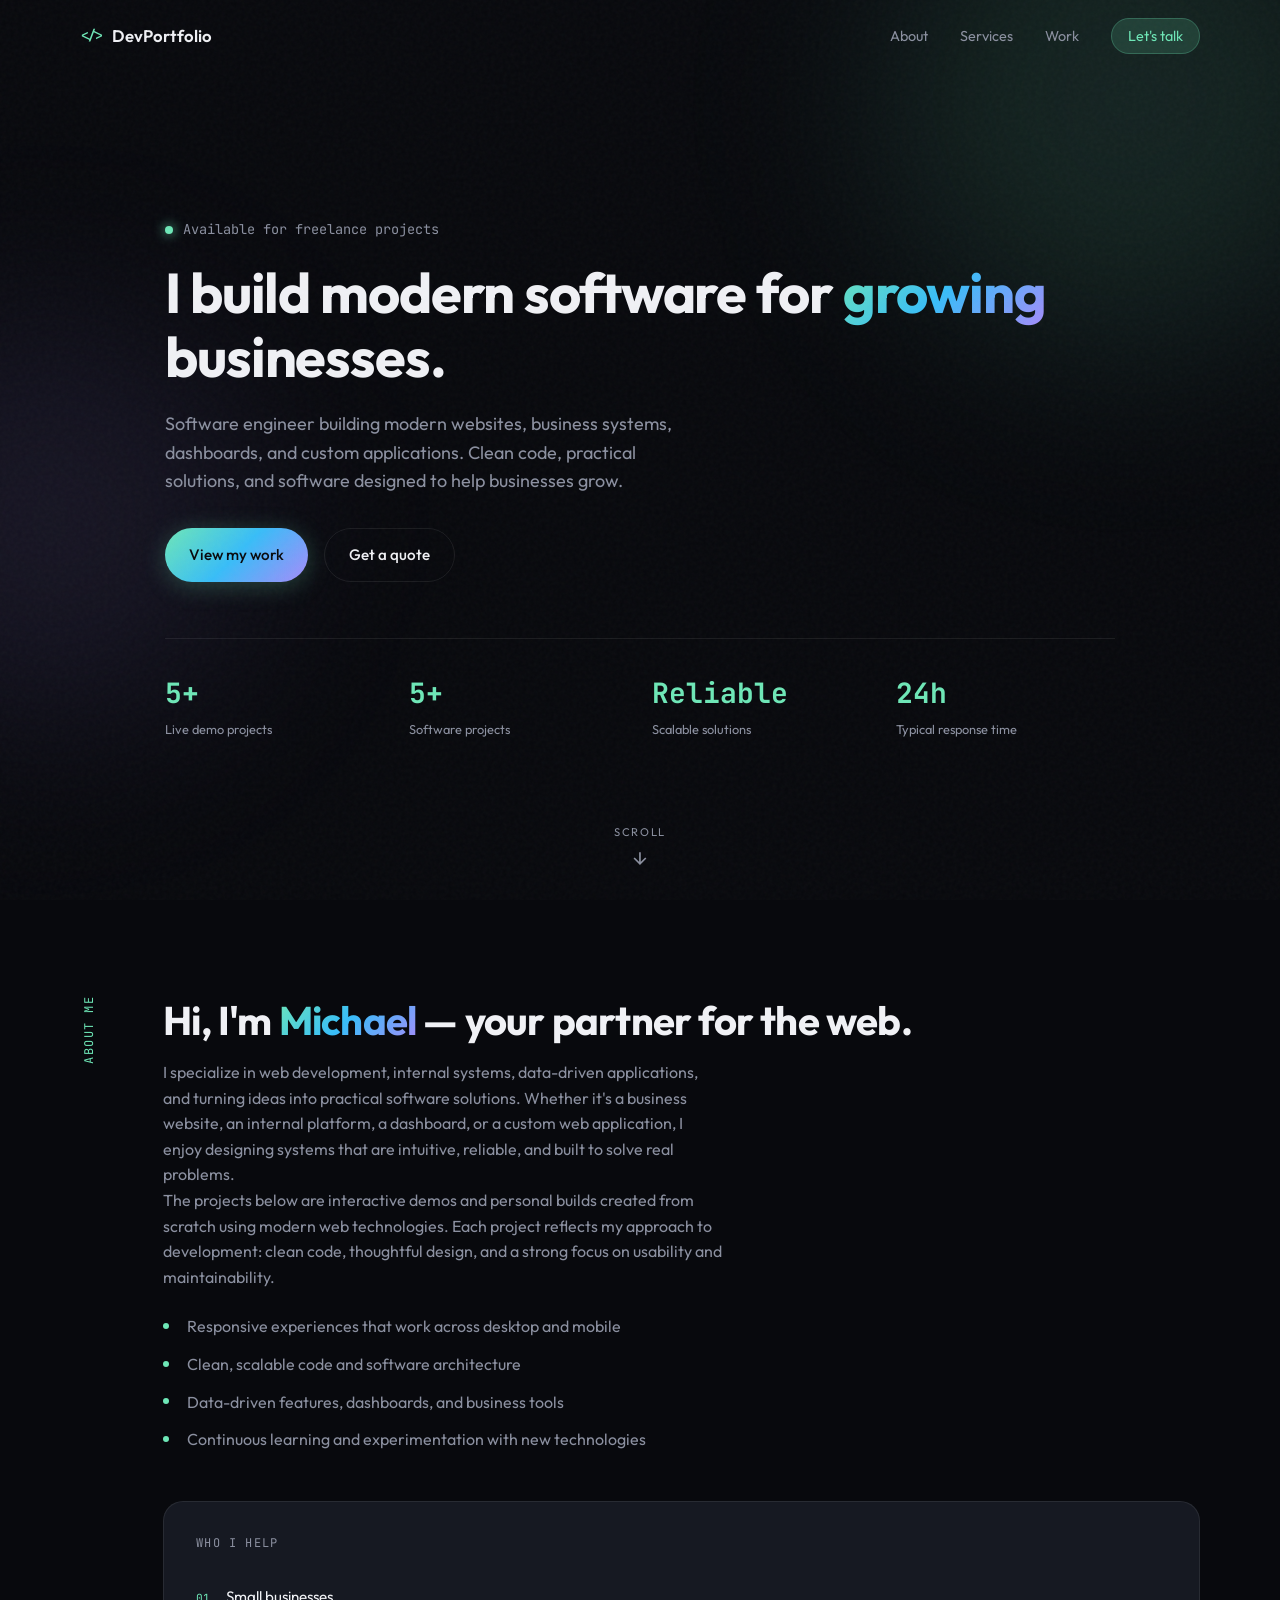
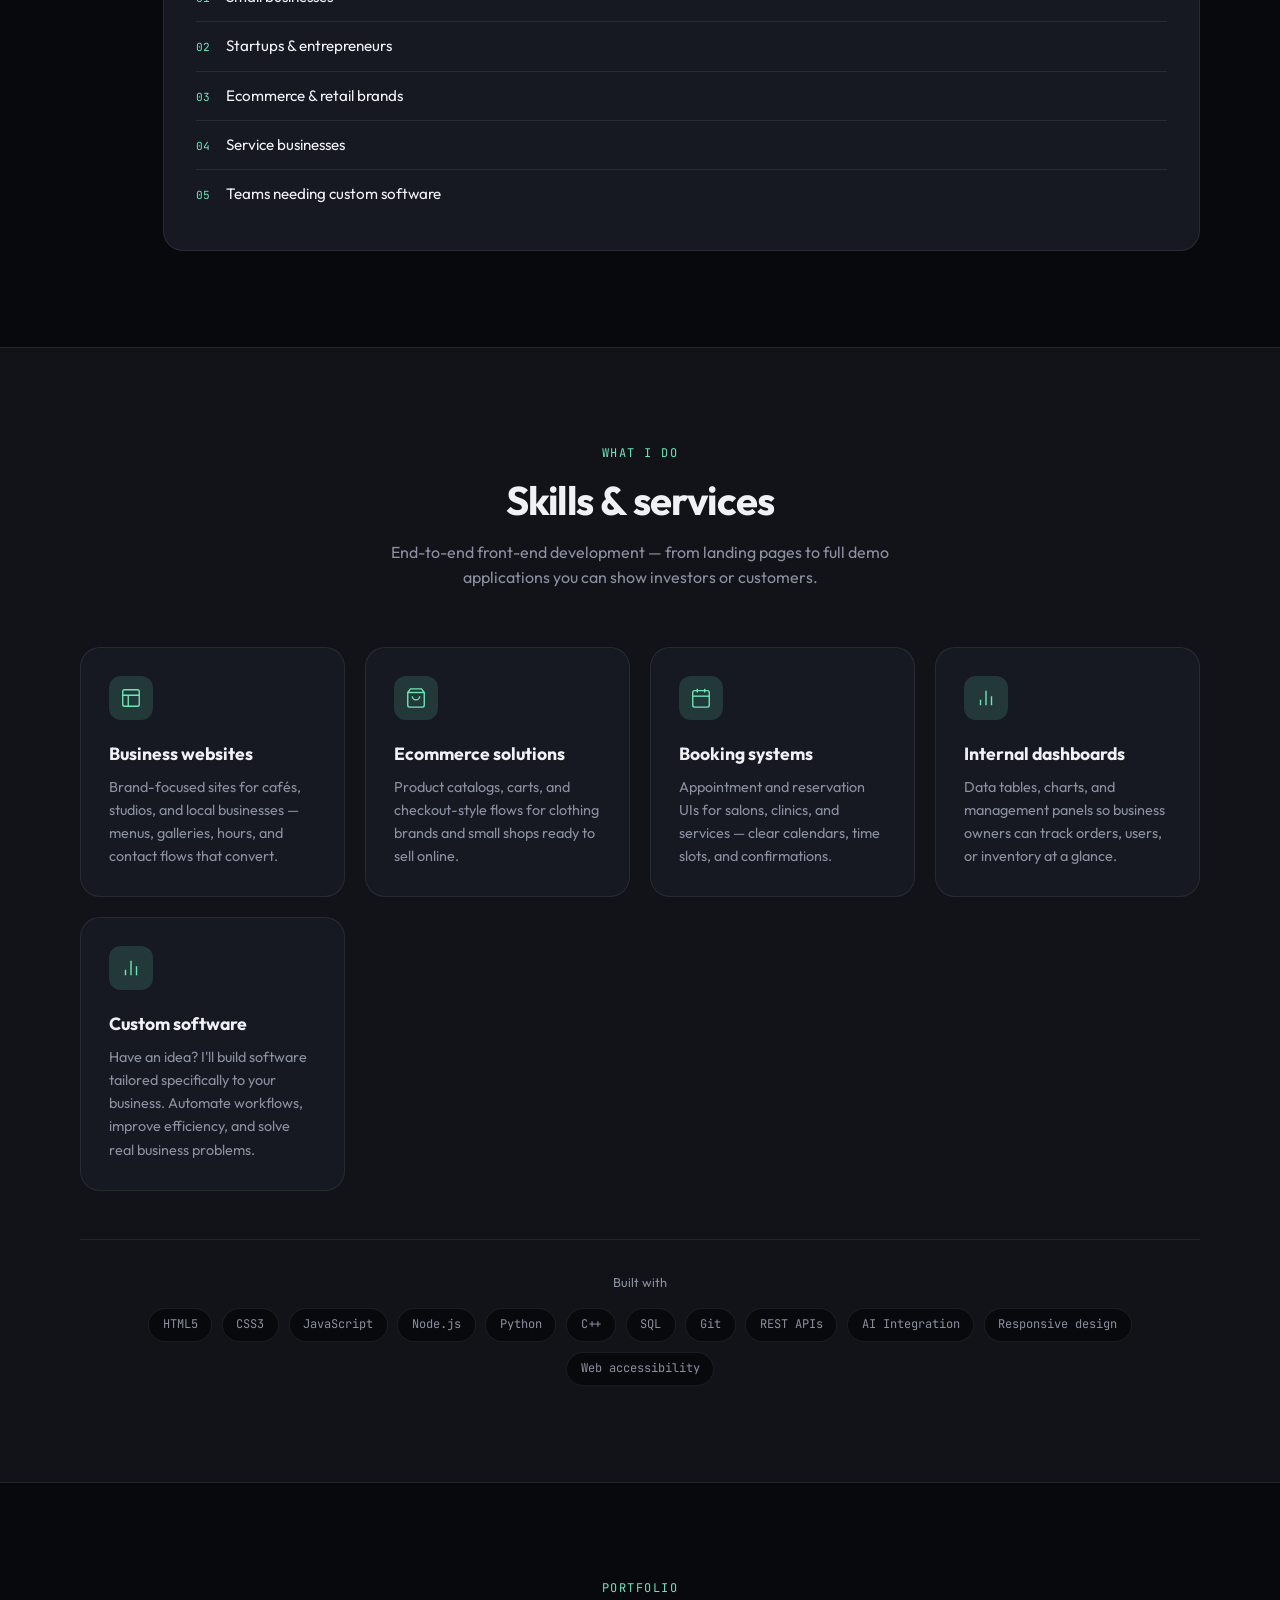
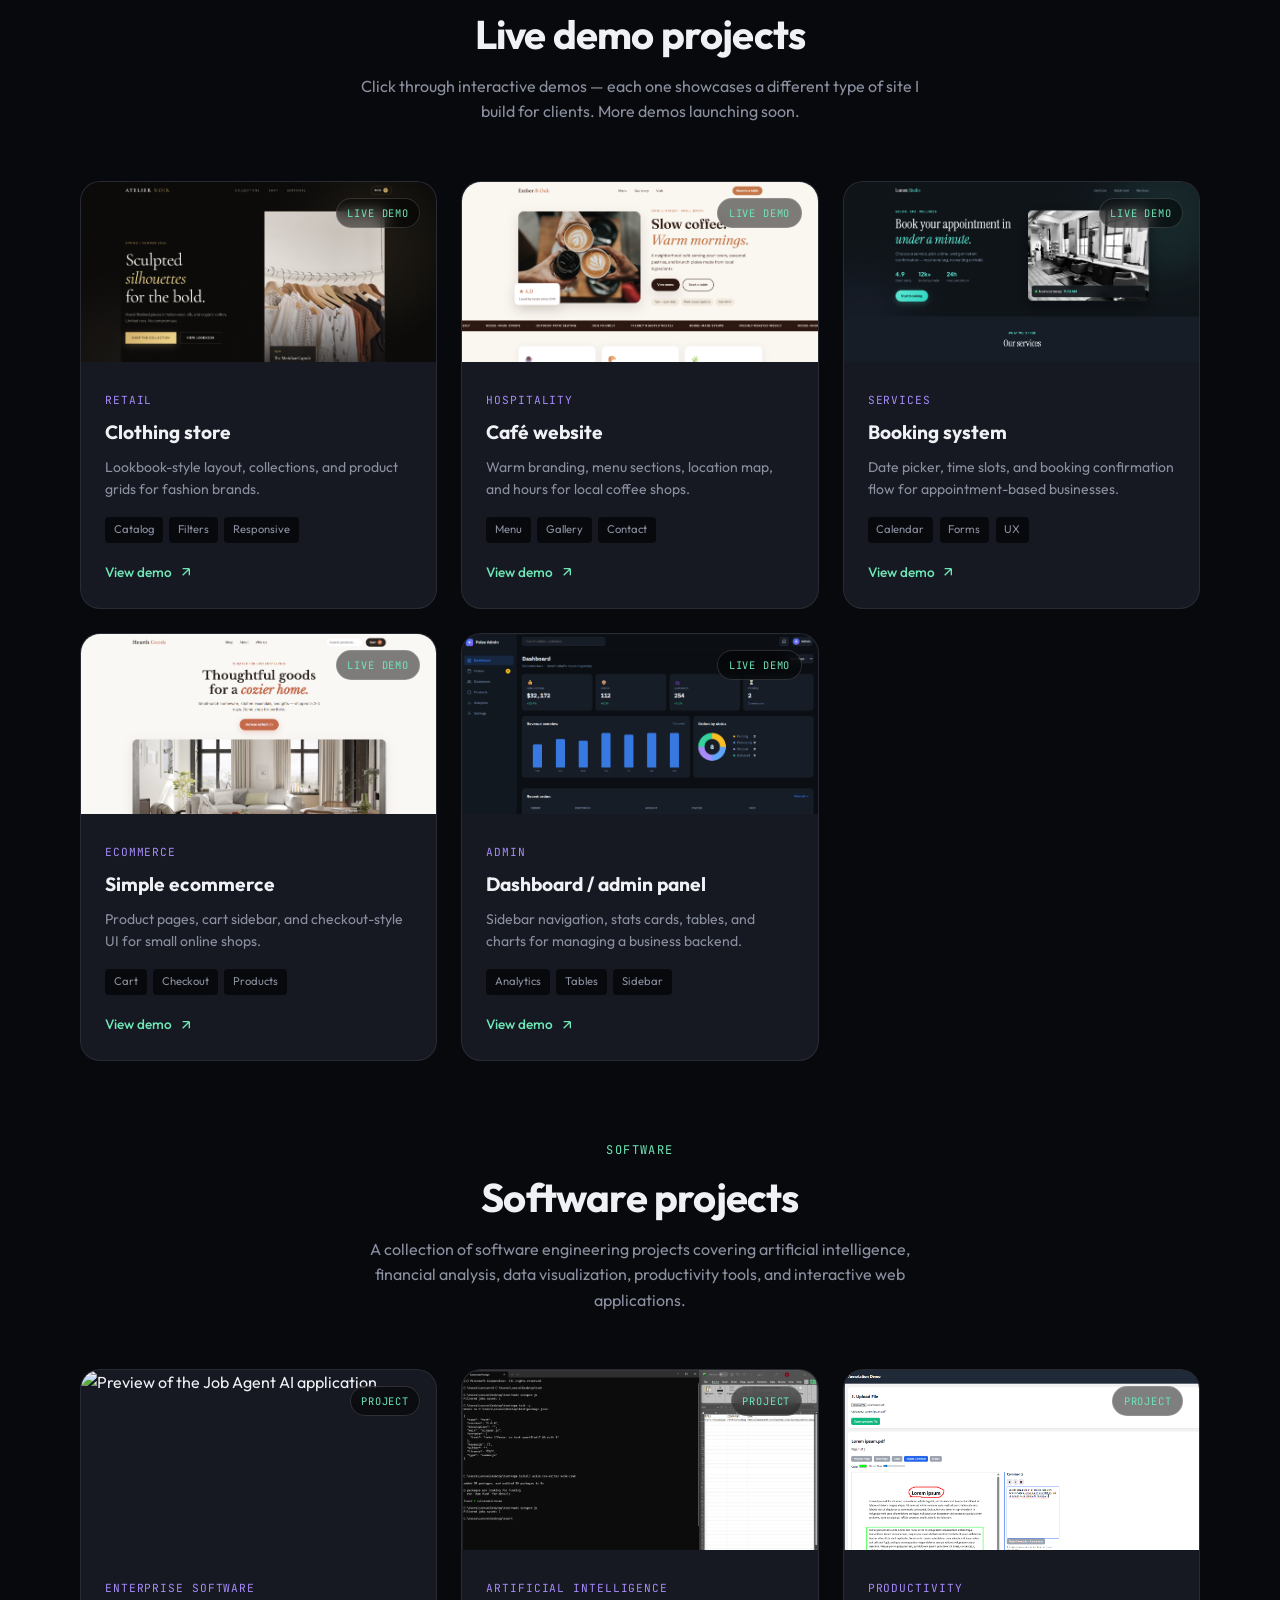
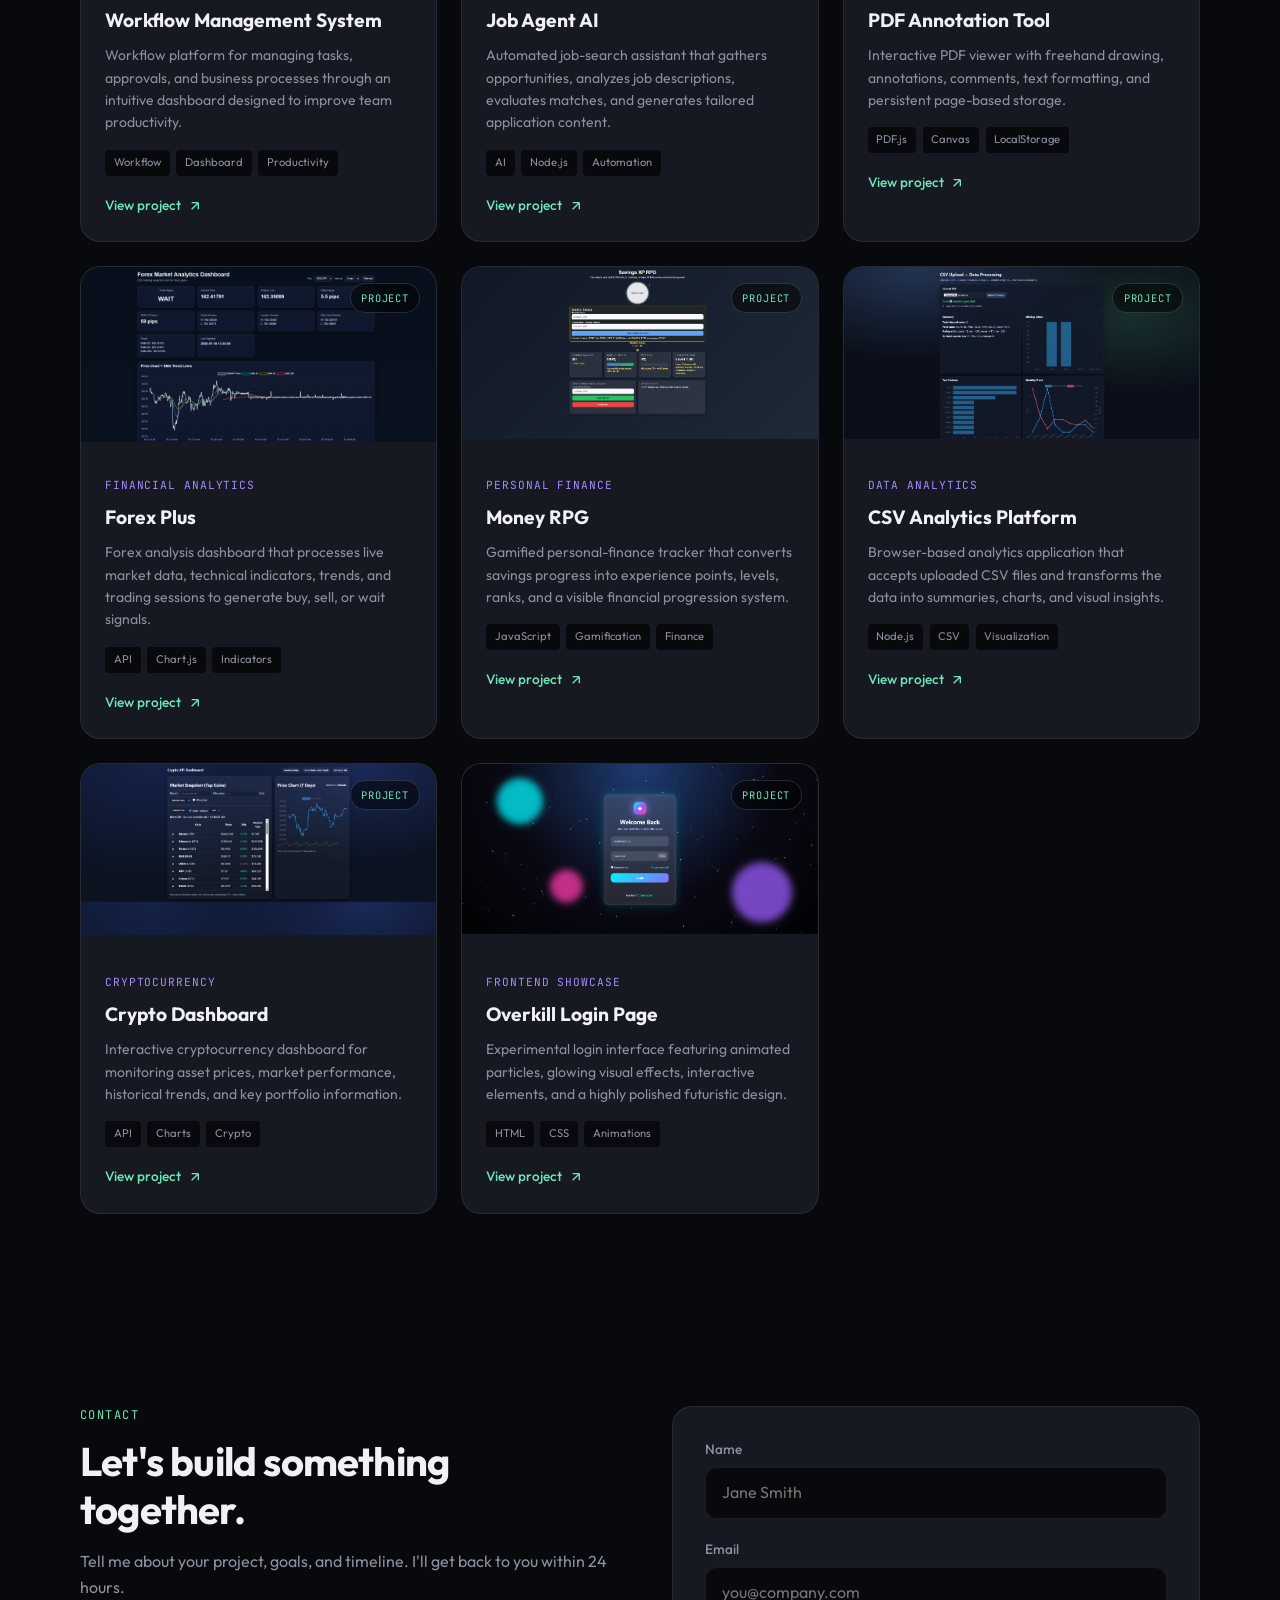
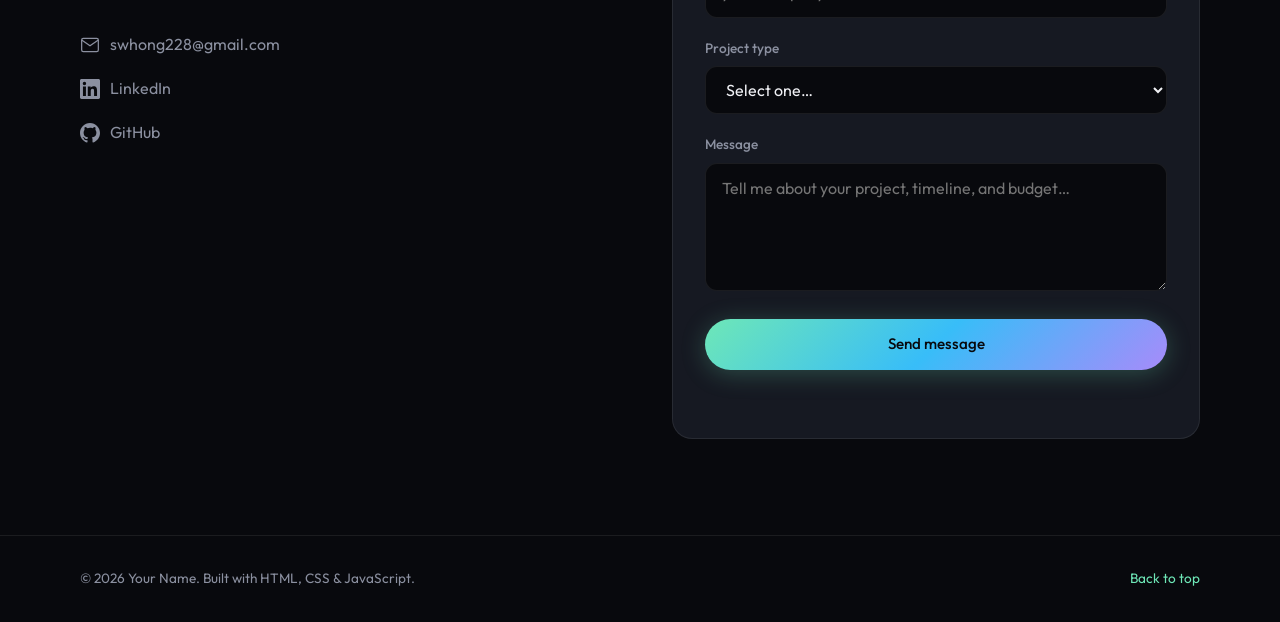
==== index.html @ 82aaf023 "Update index.html" ====
<!DOCTYPE html>
<html lang="en">
<head>
  <meta charset="UTF-8" />
  <meta name="viewport" content="width=device-width, initial-scale=1.0" />
  <meta name="description" content="Freelance web developer — custom websites, ecommerce, booking systems, and admin dashboards for small businesses." />
  <title>Michael Seung Wook Hong | Software Developer</title>
  <link rel="preconnect" href="https://fonts.googleapis.com" />
  <link rel="preconnect" href="https://fonts.gstatic.com" crossorigin />
  <link href="https://fonts.googleapis.com/css2?family=Outfit:wght@300;400;500;600;700&family=JetBrains+Mono:wght@400;500&display=swap" rel="stylesheet" />
  <!-- Use only ONE stylesheet (do not also link styles.css — that causes double styling) -->
  <link rel="stylesheet" href="css/style.css" />
</head>
<body>
  <div class="noise" aria-hidden="true"></div>
  <div class="gradient-orb gradient-orb--1" aria-hidden="true"></div>
  <div class="gradient-orb gradient-orb--2" aria-hidden="true"></div>

  <header class="header" id="header">
    <nav class="nav container" aria-label="Main navigation">
      <a href="#home" class="nav__logo">
        <span class="nav__logo-mark">&lt;/&gt;</span>
        <span class="nav__logo-text">DevPortfolio</span>
      </a>
      <button class="nav__toggle" id="navToggle" aria-label="Open menu" aria-expanded="false">
        <span></span>
        <span></span>
        <span></span>
      </button>
      <ul class="nav__links" id="navLinks">
        <li><a href="#about" class="nav__link">About</a></li>
        <li><a href="#services" class="nav__link">Services</a></li>
        <li><a href="#work" class="nav__link">Work</a></li>
        <li><a href="#contact" class="nav__link nav__link--cta">Let's talk</a></li>
      </ul>
    </nav>
  </header>

  <main>
    <!-- Hero -->
    <section class="hero" id="home">
      <div class="container hero__inner">
        <p class="hero__eyebrow reveal">
          <span class="hero__status"></span>
          Available for freelance projects
        </p>
        <h1 class="hero__title reveal reveal--delay-1">
          I build modern software for
          <span class="hero__highlight">growing</span>
          businesses.
        </h1>
        <p class="hero__subtitle reveal reveal--delay-2">
          Software engineer building modern websites, business systems, dashboards, and custom applications. Clean code, practical solutions, and software designed to help businesses grow.
        </p>
        <div class="hero__actions reveal reveal--delay-3">
          <a href="#work" class="btn btn--primary">View my work</a>
          <a href="#contact" class="btn btn--ghost">Get a quote</a>
        </div>
        <dl class="hero__stats reveal reveal--delay-4">
          <div>
            <dt>5+</dt>
            <dd>Live demo projects</dd>
          </div>
          <div>
            <dt>5+</dt>
            <dd>Software projects</dd>
          </div>
          <div>
            <dt>Reliable</dt>
            <dd>Scalable solutions</dd>
          </div>
          <div>
            <dt>24h</dt>
            <dd>Typical response time</dd>
          </div>
        </dl>
      </div>
      <a href="#about" class="hero__scroll" aria-label="Scroll to about section">
        <span>Scroll</span>
        <svg width="20" height="20" viewBox="0 0 24 24" fill="none" stroke="currentColor" stroke-width="2"><path d="M12 5v14M5 12l7 7 7-7"/></svg>
      </a>
    </section>

    <!-- About -->
    <section class="section about" id="about">
      <div class="container about__grid">
        <div class="section__label reveal">About me</div>
        <div class="about__content">
          <h2 class="section__title reveal">Hi, I'm <span class="text-accent">Michael</span> — your partner for the web.</h2>
          <p class="section__text reveal reveal--delay-1">
            I specialize in web development, internal systems, data-driven applications, and turning ideas into practical software solutions. Whether it's a business website, an internal platform, a dashboard, or a custom web application, I enjoy designing systems that are intuitive, reliable, and built to solve real problems.
          </p>
          <p class="section__text reveal reveal--delay-2">
            The projects below are interactive demos and personal builds created from scratch using modern web technologies. Each project reflects my approach to development: clean code, thoughtful design, and a strong focus on usability and maintainability.
          </p>
          <ul class="about__list reveal reveal--delay-3">
            <li>Responsive experiences that work across desktop and mobile</li>
            <li>Clean, scalable code and software architecture</li>
            <li>Data-driven features, dashboards, and business tools</li>
            <li>Continuous learning and experimentation with new technologies</li>
          </ul>
        </div>
        <div class="about__card reveal reveal--delay-2">
          <div class="about__card-inner">
            <p class="about__card-label">Who I help</p>
            <ul class="about__clients">
              <li><span>01</span> Small businesses</li>
              <li><span>02</span> Startups & entrepreneurs</li>
              <li><span>03</span> Ecommerce & retail brands</li>
              <li><span>04</span> Service businesses</li>
              <li><span>05</span> Teams needing custom software</li>
            </ul>
          </div>
        </div>
      </div>
    </section>

    <!-- Services -->
    <section class="section services" id="services">
      <div class="container">
        <div class="section__header reveal">
          <div class="section__label">What I do</div>
          <h2 class="section__title">Skills &amp; services</h2>
          <p class="section__text section__text--narrow">
            End-to-end front-end development — from landing pages to full demo applications you can show investors or customers.
          </p>
        </div>
        <div class="services__grid">
          <article class="service-card reveal">
            <div class="service-card__icon" aria-hidden="true">
              <svg viewBox="0 0 24 24" fill="none" stroke="currentColor" stroke-width="1.5"><rect x="3" y="3" width="18" height="18" rx="2"/><path d="M3 9h18M9 21V9"/></svg>
            </div>
            <h3>Business websites</h3>
            <p>Brand-focused sites for cafés, studios, and local businesses — menus, galleries, hours, and contact flows that convert.</p>
          </article>
          <article class="service-card reveal reveal--delay-1">
            <div class="service-card__icon" aria-hidden="true">
              <svg viewBox="0 0 24 24" fill="none" stroke="currentColor" stroke-width="1.5"><path d="M6 2L3 6v14a2 2 0 002 2h14a2 2 0 002-2V6l-3-4z"/><line x1="3" y1="6" x2="21" y2="6"/><path d="M16 10a4 4 0 01-8 0"/></svg>
            </div>
            <h3>Ecommerce solutions</h3>
            <p>Product catalogs, carts, and checkout-style flows for clothing brands and small shops ready to sell online.</p>
          </article>
          <article class="service-card reveal reveal--delay-2">
            <div class="service-card__icon" aria-hidden="true">
              <svg viewBox="0 0 24 24" fill="none" stroke="currentColor" stroke-width="1.5"><rect x="3" y="4" width="18" height="18" rx="2"/><line x1="16" y1="2" x2="16" y2="6"/><line x1="8" y1="2" x2="8" y2="6"/><line x1="3" y1="10" x2="21" y2="10"/></svg>
            </div>
            <h3>Booking systems</h3>
            <p>Appointment and reservation UIs for salons, clinics, and services — clear calendars, time slots, and confirmations.</p>
          </article>
          <article class="service-card reveal reveal--delay-3">
            <div class="service-card__icon" aria-hidden="true">
              <svg viewBox="0 0 24 24" fill="none" stroke="currentColor" stroke-width="1.5"><path d="M18 20V10M12 20V4M6 20v-6"/></svg>
            </div>
            <h3>Internal dashboards</h3>
            <p>Data tables, charts, and management panels so business owners can track orders, users, or inventory at a glance.</p>
          </article>
          <article class="service-card reveal reveal--delay-3">
            <div class="service-card__icon" aria-hidden="true">
              <svg viewBox="0 0 24 24" fill="none" stroke="currentColor" stroke-width="1.5"><path d="M18 20V10M12 20V4M6 20v-6"/></svg>
            </div>
            <h3>Custom software</h3>
            <p>Have an idea? I'll build software tailored specifically to your business. Automate workflows, improve efficiency, and solve real business problems.</p>
          </article>
        </div>
        <div class="tech-stack reveal">
          <p class="tech-stack__label">Built with</p>
          <ul class="tech-stack__list">
            <li>HTML5</li>
            <li>CSS3</li>
            <li>JavaScript</li>
            <li>Node.js</li>
            <li>Python</li>
            <li>C++</li>
            <li>SQL</li>
            <li>Git</li>
            <li>REST APIs</li>
            <li>AI Integration</li>
            <li>Responsive design</li>
            <li>Web accessibility</li>
          </ul>
        </div>
      </div>
    </section>

    <!-- Work / Demos -->
    <section class="section work" id="work">
      <div class="container">
        <div class="section__header reveal">
          <div class="section__label">Portfolio</div>
          <h2 class="section__title">Live demo projects</h2>
          <p class="section__text section__text--narrow">
            Click through interactive demos — each one showcases a different type of site I build for clients. More demos launching soon.
          </p>
        </div>
        <div class="projects__grid">
          <!-- 1. Clothing store -->
          <article class="project-card reveal" data-demo="clothing-store">
            <a href="demos/clothing-store/index.html" class="project-card__link">
              <div class="project-card__visual">
                <img src="images/clothing.png" alt="Preview of the clothing store demo" class="project-card__image"/>
                <span class="project-card__badge">Live demo</span>
              </div>
              <div class="project-card__body">
                <span class="project-card__category">Retail</span>
                <h3>Clothing store</h3>
                <p>Lookbook-style layout, collections, and product grids for fashion brands.</p>
                <ul class="project-card__tags">
                  <li>Catalog</li>
                  <li>Filters</li>
                  <li>Responsive</li>
                </ul>
                <span class="project-card__cta">View demo <svg width="16" height="16" viewBox="0 0 24 24" fill="none" stroke="currentColor" stroke-width="2"><path d="M7 17L17 7M17 7H7M17 7v10"/></svg></span>
              </div>
            </a>
          </article>

          <!-- 2. Cafe -->
          <article class="project-card reveal reveal--delay-1" data-demo="cafe">
            <a href="demos/cafe/index.html" class="project-card__link">
              <div class="project-card__visual">
                <img src="images/cafe.png" alt="Preview of the cafe website demo" class="project-card__image"/>
                <span class="project-card__badge">Live demo</span>
              </div>
              <div class="project-card__body">
                <span class="project-card__category">Hospitality</span>
                <h3>Café website</h3>
                <p>Warm branding, menu sections, location map, and hours for local coffee shops.</p>
                <ul class="project-card__tags">
                  <li>Menu</li>
                  <li>Gallery</li>
                  <li>Contact</li>
                </ul>
                <span class="project-card__cta">View demo <svg width="16" height="16" viewBox="0 0 24 24" fill="none" stroke="currentColor" stroke-width="2"><path d="M7 17L17 7M17 7H7M17 7v10"/></svg></span>
              </div>
            </a>
          </article>

          <!-- 3. Booking -->
          <article class="project-card reveal reveal--delay-2" data-demo="booking">
            <a href="demos/booking/index.html" class="project-card__link">
              <div class="project-card__visual">
                <img src="images/booking.png" alt="Preview of the booking system demo" class="project-card__image"/>
                <span class="project-card__badge">Live demo</span>
              </div>
              <div class="project-card__body">
                <span class="project-card__category">Services</span>
                <h3>Booking system</h3>
                <p>Date picker, time slots, and booking confirmation flow for appointment-based businesses.</p>
                <ul class="project-card__tags">
                  <li>Calendar</li>
                  <li>Forms</li>
                  <li>UX</li>
                </ul>
                <span class="project-card__cta">View demo <svg width="16" height="16" viewBox="0 0 24 24" fill="none" stroke="currentColor" stroke-width="2"><path d="M7 17L17 7M17 7H7M17 7v10"/></svg></span>
              </div>
            </a>
          </article>

          <!-- 4. Simple ecommerce -->
          <article class="project-card reveal" data-demo="ecommerce">
            <a href="demos/ecommerce/index.html" class="project-card__link">
              <div class="project-card__visual">
                <img src="images/ecommerce.png" alt="Preview of the simple ecommerce demo" class="project-card__image"/>
                <span class="project-card__badge">Live demo</span>
              </div>
              <div class="project-card__body">
                <span class="project-card__category">Ecommerce</span>
                <h3>Simple ecommerce</h3>
                <p>Product pages, cart sidebar, and checkout-style UI for small online shops.</p>
                <ul class="project-card__tags">
                  <li>Cart</li>
                  <li>Checkout</li>
                  <li>Products</li>
                </ul>
                <span class="project-card__cta">View demo <svg width="16" height="16" viewBox="0 0 24 24" fill="none" stroke="currentColor" stroke-width="2"><path d="M7 17L17 7M17 7H7M17 7v10"/></svg></span>
              </div>
            </a>
          </article>

          <!-- 5. Dashboard -->
          <article class="project-card reveal reveal--delay-1" data-demo="dashboard">
            <a href="demos/dashboard/index.html" class="project-card__link">
              <div class="project-card__visual">
                <img src="images/admin.png" alt="Preview of the dashboard/admin panel demo" class="project-card__image"/>
                <span class="project-card__badge">Live demo</span>
              </div>
              <div class="project-card__body">
                <span class="project-card__category">Admin</span>
                <h3>Dashboard / admin panel</h3>
                <p>Sidebar navigation, stats cards, tables, and charts for managing a business backend.</p>
                <ul class="project-card__tags">
                  <li>Analytics</li>
                  <li>Tables</li>
                  <li>Sidebar</li>
                </ul>
                <span class="project-card__cta">View demo <svg width="16" height="16" viewBox="0 0 24 24" fill="none" stroke="currentColor" stroke-width="2"><path d="M7 17L17 7M17 7H7M17 7v10"/></svg></span>
              </div>
            </a>
          </article>
        </div>

       <!-- Software Projects -->
<div class="section__header reveal" style="margin-top: 5rem;">
  <div class="section__label">Software</div>
  <h2 class="section__title">Software projects</h2>
  <p class="section__text section__text--narrow">
    A collection of software engineering projects covering artificial intelligence, financial analysis, data visualization, productivity tools, and interactive web applications.
  </p>
</div>

<div class="projects__grid">

  <!-- 0. Workflow platform -->
  <article class="project-card reveal reveal--delay-1">
    <a href="workflow-production-5339.up.railway.app" class="project-card__link">
      <div class="project-card__visual">
        <img
          src="images/work-platform.png"
          alt="Preview of the Job Agent AI application"
          class="project-card__image"
        />
        <span class="project-card__badge">Project</span>
      </div>

      <div class="project-card__body">
        <span class="project-card__category">Enterprise Software</span>
        <h3>Workflow Management System</h3>
        <p>
          Workflow platform for managing tasks, approvals, and business processes
          through an intuitive dashboard designed to improve team productivity.
        </p>

        <ul class="project-card__tags">
          <li>Workflow</li>
          <li>Dashboard</li>
          <li>Productivity</li>
        </ul>

        <span class="project-card__cta">
          View project
          <svg
            width="16"
            height="16"
            viewBox="0 0 24 24"
            fill="none"
            stroke="currentColor"
            stroke-width="2"
          >
            <path d="M7 17L17 7M17 7H7M17 7v10"/>
          </svg>
        </span>
      </div>
    </a>
  </article>

  <!-- 1. Job Agent AI -->
  <article class="project-card reveal reveal--delay-1">
    <a href="https://github.com/s-w00k/AI-Job-Hunter-Agent" class="project-card__link">
      <div class="project-card__visual">
        <img
          src="images/job-agent.png"
          alt="Preview of the Job Agent AI application"
          class="project-card__image"
        />
        <span class="project-card__badge">Project</span>
      </div>

      <div class="project-card__body">
        <span class="project-card__category">Artificial Intelligence</span>
        <h3>Job Agent AI</h3>
        <p>
          Automated job-search assistant that gathers opportunities, analyzes
          job descriptions, evaluates matches, and generates tailored application content.
        </p>

        <ul class="project-card__tags">
          <li>AI</li>
          <li>Node.js</li>
          <li>Automation</li>
        </ul>

        <span class="project-card__cta">
          View project
          <svg
            width="16"
            height="16"
            viewBox="0 0 24 24"
            fill="none"
            stroke="currentColor"
            stroke-width="2"
          >
            <path d="M7 17L17 7M17 7H7M17 7v10"/>
          </svg>
        </span>
      </div>
    </a>
  </article>

  <!-- 2. PDF Annotation Tool -->
  <article class="project-card reveal">
    <a href="https://s-w00k.github.io/AnnotationFeature/" class="project-card__link">
      <div class="project-card__visual">
        <img
          src="images/pdf-annotation.png"
          alt="Preview of the PDF annotation application"
          class="project-card__image"
        />
        <span class="project-card__badge">Project</span>
      </div>

      <div class="project-card__body">
        <span class="project-card__category">Productivity</span>
        <h3>PDF Annotation Tool</h3>
        <p>
          Interactive PDF viewer with freehand drawing, annotations, comments,
          text formatting, and persistent page-based storage.
        </p>

        <ul class="project-card__tags">
          <li>PDF.js</li>
          <li>Canvas</li>
          <li>LocalStorage</li>
        </ul>

        <span class="project-card__cta">
          View project
          <svg
            width="16"
            height="16"
            viewBox="0 0 24 24"
            fill="none"
            stroke="currentColor"
            stroke-width="2"
          >
            <path d="M7 17L17 7M17 7H7M17 7v10"/>
          </svg>
        </span>
      </div>
    </a>
  </article>

  <!-- 3. Forex Plus -->
  <article class="project-card reveal reveal--delay-2">
    <a href="https://forexplus.onrender.com/" class="project-card__link">
      <div class="project-card__visual">
        <img
          src="images/forex-plus.png"
          alt="Preview of the Forex Plus trading dashboard"
          class="project-card__image"
        />
        <span class="project-card__badge">Project</span>
      </div>

      <div class="project-card__body">
        <span class="project-card__category">Financial Analytics</span>
        <h3>Forex Plus</h3>
        <p>
          Forex analysis dashboard that processes live market data, technical
          indicators, trends, and trading sessions to generate buy, sell, or wait signals.
        </p>

        <ul class="project-card__tags">
          <li>API</li>
          <li>Chart.js</li>
          <li>Indicators</li>
        </ul>

        <span class="project-card__cta">
          View project
          <svg
            width="16"
            height="16"
            viewBox="0 0 24 24"
            fill="none"
            stroke="currentColor"
            stroke-width="2"
          >
            <path d="M7 17L17 7M17 7H7M17 7v10"/>
          </svg>
        </span>
      </div>
    </a>
  </article>

  <!-- 4. Money RPG -->
  <article class="project-card reveal">
    <a href="https://s-w00k.github.io/savingsxp/" class="project-card__link">
      <div class="project-card__visual">
        <img
          src="images/money-rpg.png"
          alt="Preview of the Money RPG application"
          class="project-card__image"
        />
        <span class="project-card__badge">Project</span>
      </div>

      <div class="project-card__body">
        <span class="project-card__category">Personal Finance</span>
        <h3>Money RPG</h3>
        <p>
          Gamified personal-finance tracker that converts savings progress into
          experience points, levels, ranks, and a visible financial progression system.
        </p>

        <ul class="project-card__tags">
          <li>JavaScript</li>
          <li>Gamification</li>
          <li>Finance</li>
        </ul>

        <span class="project-card__cta">
          View project
          <svg
            width="16"
            height="16"
            viewBox="0 0 24 24"
            fill="none"
            stroke="currentColor"
            stroke-width="2"
          >
            <path d="M7 17L17 7M17 7H7M17 7v10"/>
          </svg>
        </span>
      </div>
    </a>
  </article>

  <!-- 5. CSV Analytics Platform -->
  <article class="project-card reveal reveal--delay-1">
    <a href="https://csv-data-processing-visualization-engine.onrender.com/" class="project-card__link">
      <div class="project-card__visual">
        <img
          src="images/csv-analytics.png"
          alt="Preview of the CSV analytics platform"
          class="project-card__image"
        />
        <span class="project-card__badge">Project</span>
      </div>

      <div class="project-card__body">
        <span class="project-card__category">Data Analytics</span>
        <h3>CSV Analytics Platform</h3>
        <p>
          Browser-based analytics application that accepts uploaded CSV files
          and transforms the data into summaries, charts, and visual insights.
        </p>

        <ul class="project-card__tags">
          <li>Node.js</li>
          <li>CSV</li>
          <li>Visualization</li>
        </ul>

        <span class="project-card__cta">
          View project
          <svg
            width="16"
            height="16"
            viewBox="0 0 24 24"
            fill="none"
            stroke="currentColor"
            stroke-width="2"
          >
            <path d="M7 17L17 7M17 7H7M17 7v10"/>
          </svg>
        </span>
      </div>
    </a>
  </article>

  <!-- 6. Crypto Dashboard -->
  <article class="project-card reveal reveal--delay-2">
    <a href="https://s-w00k.github.io/Crypto-Dashboard/" class="project-card__link">
      <div class="project-card__visual">
        <img
          src="images/crypto-dashboard.png"
          alt="Preview of the cryptocurrency dashboard"
          class="project-card__image"
        />
        <span class="project-card__badge">Project</span>
      </div>

      <div class="project-card__body">
        <span class="project-card__category">Cryptocurrency</span>
        <h3>Crypto Dashboard</h3>
        <p>
          Interactive cryptocurrency dashboard for monitoring asset prices,
          market performance, historical trends, and key portfolio information.
        </p>

        <ul class="project-card__tags">
          <li>API</li>
          <li>Charts</li>
          <li>Crypto</li>
        </ul>

        <span class="project-card__cta">
          View project
          <svg
            width="16"
            height="16"
            viewBox="0 0 24 24"
            fill="none"
            stroke="currentColor"
            stroke-width="2"
          >
            <path d="M7 17L17 7M17 7H7M17 7v10"/>
          </svg>
        </span>
      </div>
    </a>
  </article>

  <!-- 7. Overkill Login Page -->
  <article class="project-card reveal">
    <a href="https://s-w00k.github.io/overkill_loginPage/" class="project-card__link">
      <div class="project-card__visual">
        <img
          src="images/overkill-login.png"
          alt="Preview of the Overkill Login Page"
          class="project-card__image"
        />
        <span class="project-card__badge">Project</span>
      </div>

      <div class="project-card__body">
        <span class="project-card__category">Frontend Showcase</span>
        <h3>Overkill Login Page</h3>
        <p>
          Experimental login interface featuring animated particles, glowing
          visual effects, interactive elements, and a highly polished futuristic design.
        </p>

        <ul class="project-card__tags">
          <li>HTML</li>
          <li>CSS</li>
          <li>Animations</li>
        </ul>

        <span class="project-card__cta">
          View project
          <svg
            width="16"
            height="16"
            viewBox="0 0 24 24"
            fill="none"
            stroke="currentColor"
            stroke-width="2"
          >
            <path d="M7 17L17 7M17 7H7M17 7v10"/>
          </svg>
        </span>
      </div>
    </a>
  </article>

</div>
      </div>
    </section>

    <!-- Contact -->
    <section class="section contact" id="contact">
      <div class="container contact__grid">
        <div class="contact__intro reveal">
          <div class="section__label">Contact</div>
          <h2 class="section__title">Let's build something together.</h2>
          <p class="section__text">
            Tell me about your project, goals, and timeline. I'll get back to you within 24 hours.
          </p>
          <ul class="contact__links">
            <li>
              <a href="mailto:swhong228@gmail.com">
                <svg viewBox="0 0 24 24" fill="none" stroke="currentColor" stroke-width="1.5" width="20" height="20"><path d="M4 4h16c1.1 0 2 .9 2 2v12c0 1.1-.9 2-2 2H4c-1.1 0-2-.9-2-2V6c0-1.1.9-2 2-2z"/><polyline points="22,6 12,13 2,6"/></svg>
                swhong228@gmail.com
              </a>
            </li>
            <li>
              <a href="https://www.linkedin.com/in/michael-hong-313a43211/" target="_blank" rel="noopener noreferrer">
                <svg viewBox="0 0 24 24" fill="currentColor" width="20" height="20"><path d="M20.447 20.452h-3.554v-5.569c0-1.328-.027-3.037-1.852-3.037-1.853 0-2.136 1.445-2.136 2.939v5.667H9.351V9h3.414v1.561h.046c.477-.9 1.637-1.85 3.37-1.85 3.601 0 4.267 2.37 4.267 5.455v6.286zM5.337 7.433a2.062 2.062 0 01-2.063-2.065 2.064 2.064 0 112.063 2.065zm1.782 13.019H3.555V9h3.564v11.452zM22.225 0H1.771C.792 0 0 .774 0 1.729v20.542C0 23.227.792 24 1.771 24h20.451C23.2 24 24 23.227 24 22.271V1.729C24 .774 23.2 0 22.222 0h.003z"/></svg>
                LinkedIn
              </a>
            </li>
            <li>
              <a href="https://github.com/s-w00k" target="_blank" rel="noopener noreferrer">
                <svg viewBox="0 0 24 24" fill="currentColor" width="20" height="20"><path d="M12 0C5.374 0 0 5.373 0 12c0 5.302 3.438 9.8 8.207 11.387.599.111.793-.261.793-.577v-2.234c-3.338.726-4.033-1.416-4.033-1.416-.546-1.387-1.333-1.756-1.333-1.756-1.089-.745.083-.729.083-.729 1.205.084 1.839 1.237 1.839 1.237 1.07 1.834 2.807 1.304 3.492.997.107-.775.418-1.305.762-1.604-2.665-.305-5.467-1.334-5.467-5.931 0-1.311.469-2.381 1.236-3.221-.124-.303-.535-1.524.117-3.176 0 0 1.008-.322 3.301 1.23A11.509 11.509 0 0112 5.803c1.02.005 2.047.138 3.006.404 2.291-1.552 3.297-1.23 3.297-1.23.653 1.653.242 2.874.118 3.176.77.84 1.235 1.911 1.235 3.221 0 4.609-2.807 5.624-5.479 5.921.43.372.823 1.102.823 2.222v3.293c0 .319.192.694.801.576C20.566 21.797 24 17.3 24 12c0-6.627-5.373-12-12-12z"/></svg>
                GitHub
              </a>
            </li>
          </ul>
        </div>
        <form class="contact__form reveal reveal--delay-1" id="contactForm" action="https://formspree.io/f/mvzepwaq" method="POST">
          <div class="form-group">
            <label for="name">Name</label>
            <input type="text" id="name" name="name" required autocomplete="name" placeholder="Jane Smith" />
          </div>
          <div class="form-group">
            <label for="email">Email</label>
            <input type="email" id="email" name="email" required autocomplete="email" placeholder="you@company.com" />
          </div>
          <div class="form-group">
            <label for="project">Project type</label>
            <select id="project" name="project">
              <option value="">Select one…</option>
              <option value="website">Business website</option>
              <option value="ecommerce">Ecommerce / store</option>
              <option value="booking">Booking system</option>
              <option value="dashboard">Dashboard / admin</option>
              <option value="other">Something else</option>
            </select>
          </div>
          <div class="form-group">
            <label for="message">Message</label>
            <textarea id="message" name="message" rows="4" required placeholder="Tell me about your project, timeline, and budget…"></textarea>
          </div>
          <button type="submit" class="btn btn--primary btn--full">Send message</button>
          <p class="form-note" id="formNote" role="status" aria-live="polite"></p>
        </form>
      </div>
    </section>
  </main>

  <footer class="footer">
    <div class="container footer__inner">
      <p>&copy; <span id="year"></span> Your Name. Built with HTML, CSS &amp; JavaScript.</p>
      <a href="#home" class="footer__top">Back to top</a>
    </div>
  </footer>

  <!-- Toast for coming-soon demos -->
  <div class="toast" id="toast" role="alert" aria-live="assertive" hidden>
    <p>This demo is coming soon — we're building it next!</p>
  </div>

  <script src="js/main.js" defer></script>
</body>
</html>
---- css/style.css ----
/* ===== Variables ===== */
:root {
    --bg: #08090d;
    --bg-elevated: #111318;
    --bg-card: #161922;
    --border: rgba(255, 255, 255, 0.08);
    --text: #f0f1f5;
    --text-muted: #8b90a0;
    --accent: #6ee7b7;
    --accent-dim: rgba(110, 231, 183, 0.15);
    --accent-2: #a78bfa;
    --gradient: linear-gradient(135deg, #6ee7b7 0%, #38bdf8 50%, #a78bfa 100%);
    --font: "Outfit", system-ui, sans-serif;
    --font-mono: "JetBrains Mono", monospace;
    --radius: 12px;
    --radius-lg: 20px;
    --header-h: 72px;
    --container: min(1120px, calc(100% - 2.5rem));
    --ease: cubic-bezier(0.22, 1, 0.36, 1);
  }
  
  /* ===== Reset & base ===== */
  *,
  *::before,
  *::after {
    box-sizing: border-box;
    margin: 0;
    padding: 0;
  }
  
  html {
    scroll-behavior: smooth;
    scroll-padding-top: var(--header-h);
  }
  
  body {
    font-family: var(--font);
    font-size: 1rem;
    line-height: 1.6;
    color: var(--text);
    background: var(--bg);
    overflow-x: hidden;
    -webkit-font-smoothing: antialiased;
  }
  
  img {
    max-width: 100%;
    display: block;
  }
  
  a {
    color: inherit;
    text-decoration: none;
  }
  
  ul {
    list-style: none;
  }
  
  button,
  input,
  select,
  textarea {
    font: inherit;
    color: inherit;
  }
  
  .container {
    width: var(--container);
    margin-inline: auto;
  }
  
  .text-accent {
    background: var(--gradient);
    -webkit-background-clip: text;
    background-clip: text;
    -webkit-text-fill-color: transparent;
  }
  
  /* ===== Background effects ===== */
  .noise {
    position: fixed;
    inset: 0;
    pointer-events: none;
    z-index: 9999;
    opacity: 0.035;
    background-image: url("data:image/svg+xml,%3Csvg viewBox='0 0 256 256' xmlns='http://www.w3.org/2000/svg'%3E%3Cfilter id='n'%3E%3CfeTurbulence type='fractalNoise' baseFrequency='0.9' numOctaves='4' stitchTiles='stitch'/%3E%3C/filter%3E%3Crect width='100%25' height='100%25' filter='url(%23n)'/%3E%3C/svg%3E");
  }
  
  .gradient-orb {
    position: fixed;
    border-radius: 50%;
    filter: blur(100px);
    pointer-events: none;
    z-index: 0;
  }
  
  .gradient-orb--1 {
    width: 500px;
    height: 500px;
    top: -150px;
    right: -100px;
    background: rgba(110, 231, 183, 0.12);
  }
  
  .gradient-orb--2 {
    width: 400px;
    height: 400px;
    bottom: 20%;
    left: -150px;
    background: rgba(167, 139, 250, 0.1);
  }
  
  /* ===== Header ===== */
  .header {
    position: fixed;
    top: 0;
    left: 0;
    right: 0;
    z-index: 100;
    height: var(--header-h);
    transition: background 0.3s var(--ease), border-color 0.3s var(--ease);
  }
  
  .header--scrolled {
    background: rgba(8, 9, 13, 0.85);
    backdrop-filter: blur(12px);
    border-bottom: 1px solid var(--border);
  }
  
  .nav {
    display: flex;
    align-items: center;
    justify-content: space-between;
    height: 100%;
  }
  
  .nav__logo {
    display: flex;
    align-items: center;
    gap: 0.5rem;
    font-weight: 600;
    font-size: 1.05rem;
  }
  
  .nav__logo-mark {
    font-family: var(--font-mono);
    font-size: 0.85rem;
    color: var(--accent);
  }
  
  .nav__links {
    display: flex;
    align-items: center;
    gap: 2rem;
  }
  
  .nav__link {
    font-size: 0.9rem;
    color: var(--text-muted);
    transition: color 0.2s;
  }
  
  .nav__link:hover,
  .nav__link.active {
    color: var(--text);
  }
  
  .nav__link--cta {
    padding: 0.5rem 1rem;
    background: var(--accent-dim);
    color: var(--accent);
    border-radius: 999px;
    border: 1px solid rgba(110, 231, 183, 0.25);
  }
  
  .nav__link--cta:hover {
    background: rgba(110, 231, 183, 0.25);
    color: var(--accent);
  }
  
  .nav__toggle {
    display: none;
    flex-direction: column;
    gap: 5px;
    background: none;
    border: none;
    cursor: pointer;
    padding: 0.5rem;
  }
  
  .nav__toggle span {
    display: block;
    width: 22px;
    height: 2px;
    background: var(--text);
    border-radius: 2px;
    transition: transform 0.3s var(--ease), opacity 0.3s;
  }
  
  .nav__toggle[aria-expanded="true"] span:nth-child(1) {
    transform: translateY(7px) rotate(45deg);
  }
  
  .nav__toggle[aria-expanded="true"] span:nth-child(2) {
    opacity: 0;
  }
  
  .nav__toggle[aria-expanded="true"] span:nth-child(3) {
    transform: translateY(-7px) rotate(-45deg);
  }
  
  /* ===== Buttons ===== */
  .btn {
    display: inline-flex;
    align-items: center;
    justify-content: center;
    gap: 0.5rem;
    padding: 0.85rem 1.5rem;
    font-weight: 500;
    font-size: 0.95rem;
    border-radius: 999px;
    border: none;
    cursor: pointer;
    transition: transform 0.2s var(--ease), box-shadow 0.2s, background 0.2s;
  }
  
  .btn--primary {
    background: var(--gradient);
    color: #08090d;
    box-shadow: 0 4px 24px rgba(110, 231, 183, 0.25);
  }
  
  .btn--primary:hover {
    transform: translateY(-2px);
    box-shadow: 0 8px 32px rgba(110, 231, 183, 0.35);
  }
  
  .btn--ghost {
    background: transparent;
    color: var(--text);
    border: 1px solid var(--border);
  }
  
  .btn--ghost:hover {
    border-color: rgba(255, 255, 255, 0.2);
    background: rgba(255, 255, 255, 0.04);
  }
  
  .btn--full {
    width: 100%;
  }
  
  /* ===== Hero ===== */
  .hero {
    position: relative;
    min-height: 100vh;
    display: flex;
    flex-direction: column;
    justify-content: center;
    padding: calc(var(--header-h) + 3rem) 0 4rem;
    z-index: 1;
  }
  
  .hero__inner {
    max-width: 950px;
  }
  
  .hero__eyebrow {
    display: inline-flex;
    align-items: center;
    gap: 0.6rem;
    font-size: 0.85rem;
    color: var(--text-muted);
    margin-bottom: 1.25rem;
    font-family: var(--font-mono);
  }
  
  .hero__status {
    width: 8px;
    height: 8px;
    border-radius: 50%;
    background: var(--accent);
    box-shadow: 0 0 12px var(--accent);
    animation: pulse 2s ease-in-out infinite;
  }
  
  @keyframes pulse {
    0%, 100% { opacity: 1; }
    50% { opacity: 0.5; }
  }
  
  .hero__title {
    font-size: clamp(2.25rem, 5vw, 3.5rem);
    font-weight: 700;
    line-height: 1.15;
    letter-spacing: -0.02em;
    margin-bottom: 1.25rem;
  }
  
  .hero__highlight {
    background: var(--gradient);
    -webkit-background-clip: text;
    background-clip: text;
    -webkit-text-fill-color: transparent;
  }
  
  .hero__subtitle {
    font-size: 1.125rem;
    color: var(--text-muted);
    max-width: 540px;
    margin-bottom: 2rem;
  }
  
  .hero__actions {
    display: flex;
    flex-wrap: wrap;
    gap: 1rem;
    margin-bottom: 3.5rem;
  }
  
  .hero__stats {
    display: grid;
    grid-template-columns: repeat(4, 1fr);
    gap: 1.5rem;
    padding-top: 2rem;
    border-top: 1px solid var(--border);
  }
  
  .hero__stats dt {
    font-size: 1.75rem;
    font-weight: 700;
    font-family: var(--font-mono);
    color: var(--accent);
  }
  
  .hero__stats dd {
    font-size: 0.8rem;
    color: var(--text-muted);
    margin-top: 0.25rem;
  }
  
  .hero__scroll {
    position: absolute;
    bottom: 2rem;
    left: 50%;
    transform: translateX(-50%);
    display: flex;
    flex-direction: column;
    align-items: center;
    gap: 0.35rem;
    font-size: 0.7rem;
    text-transform: uppercase;
    letter-spacing: 0.15em;
    color: var(--text-muted);
    animation: bounce 2s ease-in-out infinite;
  }
  
  @keyframes bounce {
    0%, 100% { transform: translateX(-50%) translateY(0); }
    50% { transform: translateX(-50%) translateY(6px); }
  }
  
  /* ===== Sections ===== */
  .section {
    position: relative;
    padding: 6rem 0;
    z-index: 1;
  }
  
  .section__label {
    font-family: var(--font-mono);
    font-size: 0.75rem;
    text-transform: uppercase;
    letter-spacing: 0.12em;
    color: var(--accent);
    margin-bottom: 0.75rem;
  }
  
  .section__title {
    font-size: clamp(1.75rem, 3.5vw, 2.5rem);
    font-weight: 700;
    letter-spacing: -0.02em;
    line-height: 1.2;
    margin-bottom: 1rem;
  }
  
  .section__text {
    color: var(--text-muted);
    max-width: 560px;
  }
  
  .section__text--narrow {
    margin-inline: auto;
    text-align: center;
  }
  
  .section__header {
    text-align: center;
    margin-bottom: 3.5rem;
  }
  
  .section__header .section__label,
  .section__header .section__title {
    margin-inline: auto;
  }
  
  /* ===== About ===== */
  .about__grid {
    display: grid;
    grid-template-columns: auto 1fr;
    gap: 2rem 4rem;
    align-items: start;
  }
  
  .about__grid .section__label {
    grid-row: 1;
    grid-column: 1;
    writing-mode: vertical-rl;
    transform: rotate(180deg);
    margin: 0;
    padding-top: 0.5rem;
  }
  
  .about__content {
    grid-column: 2;
  }
  
  .about__list {
    margin-top: 1.5rem;
    display: flex;
    flex-direction: column;
    gap: 0.75rem;
  }
  
  .about__list li {
    position: relative;
    padding-left: 1.5rem;
    color: var(--text-muted);
  }
  
  .about__list li::before {
    content: "";
    position: absolute;
    left: 0;
    top: 0.55em;
    width: 6px;
    height: 6px;
    border-radius: 50%;
    background: var(--accent);
  }
  
  .about__card {
    grid-column: 2;
    margin-top: 1rem;
  }
  
  .about__card-inner {
    background: var(--bg-card);
    border: 1px solid var(--border);
    border-radius: var(--radius-lg);
    padding: 2rem;
  }
  
  .about__card-label {
    font-family: var(--font-mono);
    font-size: 0.75rem;
    text-transform: uppercase;
    letter-spacing: 0.1em;
    color: var(--text-muted);
    margin-bottom: 1.25rem;
  }
  
  .about__clients li {
    display: flex;
    align-items: baseline;
    gap: 1rem;
    padding: 0.75rem 0;
    border-bottom: 1px solid var(--border);
    font-size: 0.95rem;
  }
  
  .about__clients li:last-child {
    border-bottom: none;
  }
  
  .about__clients span {
    font-family: var(--font-mono);
    font-size: 0.7rem;
    color: var(--accent);
  }
  
  /* ===== Services ===== */
  .services {
    background: var(--bg-elevated);
    border-block: 1px solid var(--border);
  }
  
  .services__grid {
    display: grid;
    grid-template-columns: repeat(auto-fit, minmax(240px, 1fr));
    gap: 1.25rem;
    margin-bottom: 3rem;
  }
  
  .service-card {
    background: var(--bg-card);
    border: 1px solid var(--border);
    border-radius: var(--radius-lg);
    padding: 1.75rem;
    transition: border-color 0.3s, transform 0.3s var(--ease);
  }
  
  .service-card:hover {
    border-color: rgba(110, 231, 183, 0.2);
    transform: translateY(-4px);
  }
  
  .service-card__icon {
    width: 44px;
    height: 44px;
    display: flex;
    align-items: center;
    justify-content: center;
    background: var(--accent-dim);
    border-radius: var(--radius);
    margin-bottom: 1.25rem;
    color: var(--accent);
  }
  
  .service-card__icon svg {
    width: 22px;
    height: 22px;
  }
  
  .service-card h3 {
    font-size: 1.1rem;
    margin-bottom: 0.5rem;
  }
  
  .service-card p {
    font-size: 0.9rem;
    color: var(--text-muted);
  }
  
  .tech-stack {
    text-align: center;
    padding-top: 2rem;
    border-top: 1px solid var(--border);
  }
  
  .tech-stack__label {
    font-size: 0.8rem;
    color: var(--text-muted);
    margin-bottom: 1rem;
  }
  
  .tech-stack__list {
    display: flex;
    flex-wrap: wrap;
    justify-content: center;
    gap: 0.6rem;
  }
  
  .tech-stack__list li {
    font-family: var(--font-mono);
    font-size: 0.75rem;
    padding: 0.4rem 0.85rem;
    background: var(--bg);
    border: 1px solid var(--border);
    border-radius: 999px;
    color: var(--text-muted);
  }
  
  /* ===== Projects ===== */
  .projects__grid {
    display: grid;
    grid-template-columns: repeat(auto-fill, minmax(320px, 1fr));
    gap: 1.5rem;
  }
  
  .project-card {
    border-radius: var(--radius-lg);
    overflow: hidden;
    background: var(--bg-card);
    border: 1px solid var(--border);
    transition: border-color 0.3s, transform 0.3s var(--ease), box-shadow 0.3s;
  }
  
  .project-card:hover {
    border-color: rgba(110, 231, 183, 0.2);
    transform: translateY(-6px);
    box-shadow: 0 20px 40px rgba(0, 0, 0, 0.35);
  }
  
  .project-card__link {
    display: block;
    cursor: pointer;
  }
  
  .project-card__link--soon {
    cursor: default;
  }
  
  .project-card__visual {
    position: relative;
    height: 180px;
    overflow: hidden;
  }
  
  .project-card__visual--fashion {
    background: linear-gradient(160deg, #1a1520 0%, #2d2438 50%, #4a3f55 100%);
  }
  
  .project-card__visual--cafe {
    background: linear-gradient(160deg, #1a1410 0%, #3d2e1f 50%, #5c4330 100%);
  }
  
  .project-card__visual--booking {
    background: linear-gradient(160deg, #0f1a20 0%, #1e3a4a 50%, #2d5a6e 100%);
  }
  
  .project-card__visual--shop {
    background: linear-gradient(160deg, #101820 0%, #1e3348 50%, #2a4a62 100%);
  }
  
  .project-card__visual--dashboard {
    background: linear-gradient(160deg, #12101a 0%, #252038 50%, #3d3560 100%);
  }
  
  .project-card__badge {
    position: absolute;
    top: 1rem;
    right: 1rem;
    z-index: 2;
    font-family: var(--font-mono);
    font-size: 0.65rem;
    text-transform: uppercase;
    letter-spacing: 0.08em;
    padding: 0.35rem 0.65rem;
    background: rgba(0, 0, 0, 0.5);
    backdrop-filter: blur(8px);
    border: 1px solid rgba(255, 255, 255, 0.15);
    border-radius: 999px;
    color: var(--accent);
  }
  
  .project-card__mock {
    position: absolute;
    inset: 1.5rem;
    display: flex;
    gap: 0.5rem;
    align-items: flex-end;
    opacity: 0.4;
  }
  
  .project-card__mock span {
    flex: 1;
    background: rgba(255, 255, 255, 0.15);
    border-radius: 4px;
  }
  
  .project-card__mock span:nth-child(1) { height: 70%; }
  .project-card__mock span:nth-child(2) { height: 90%; }
  .project-card__mock span:nth-child(3) { height: 55%; }
  
  .project-card__mock--menu {
    flex-direction: column;
    align-items: stretch;
  }
  
  .project-card__mock--menu span {
    height: 12px !important;
    flex: none;
  }
  
  .project-card__mock--menu span:last-child {
    width: 60%;
  }
  
  .project-card__mock--calendar {
    display: grid;
    grid-template-columns: repeat(4, 1fr);
    gap: 0.4rem;
    align-items: stretch;
  }
  
  .project-card__mock--calendar span {
    aspect-ratio: 1;
    height: auto !important;
  }
  
  .project-card__mock--cart span {
    width: 48px;
    height: 48px !important;
    border-radius: 50%;
    margin: auto;
  }
  
  .project-card__mock--dash {
    flex-direction: column;
    gap: 0.4rem;
  }
  
  .project-card__mock--dash span {
    height: 8px !important;
    flex: none;
  }
  
  .project-card__mock--dash span:first-child {
    width: 40%;
    height: 24px !important;
  }
  
  .project-card__body {
    padding: 1.5rem;
  }
  
  .project-card__category {
    font-family: var(--font-mono);
    font-size: 0.7rem;
    text-transform: uppercase;
    letter-spacing: 0.08em;
    color: var(--accent-2);
  }
  
  .project-card__body h3 {
    font-size: 1.2rem;
    margin: 0.35rem 0 0.5rem;
  }
  
  .project-card__body > p {
    font-size: 0.875rem;
    color: var(--text-muted);
    margin-bottom: 1rem;
  }
  
  .project-card__tags {
    display: flex;
    flex-wrap: wrap;
    gap: 0.4rem;
    margin-bottom: 1rem;
  }
  
  .project-card__tags li {
    font-size: 0.7rem;
    padding: 0.25rem 0.55rem;
    background: var(--bg);
    border-radius: 4px;
    color: var(--text-muted);
  }
  
  .project-card__cta {
    display: inline-flex;
    align-items: center;
    gap: 0.35rem;
    font-size: 0.85rem;
    font-weight: 500;
    color: var(--accent);
    transition: gap 0.2s;
  }
  
  .project-card:hover .project-card__cta {
    gap: 0.6rem;
  }
  
  /* ===== Contact ===== */
  .contact__grid {
    display: grid;
    grid-template-columns: 1fr 1fr;
    gap: 4rem;
    align-items: start;
  }
  
  .contact__links {
    margin-top: 2rem;
    display: flex;
    flex-direction: column;
    gap: 0.85rem;
  }
  
  .contact__links a {
    display: inline-flex;
    align-items: center;
    gap: 0.65rem;
    color: var(--text-muted);
    transition: color 0.2s;
  }
  
  .contact__links a:hover {
    color: var(--accent);
  }
  
  .contact__form {
    background: var(--bg-card);
    border: 1px solid var(--border);
    border-radius: var(--radius-lg);
    padding: 2rem;
  }
  
  .form-group {
    margin-bottom: 1.25rem;
  }
  
  .form-group label {
    display: block;
    font-size: 0.85rem;
    font-weight: 500;
    margin-bottom: 0.4rem;
    color: var(--text-muted);
  }
  
  .form-group input,
  .form-group select,
  .form-group textarea {
    width: 100%;
    padding: 0.75rem 1rem;
    background: var(--bg);
    border: 1px solid var(--border);
    border-radius: var(--radius);
    transition: border-color 0.2s;
  }
  
  .form-group input:focus,
  .form-group select:focus,
  .form-group textarea:focus {
    outline: none;
    border-color: rgba(110, 231, 183, 0.4);
  }
  
  .form-group textarea {
    resize: vertical;
    min-height: 100px;
  }
  
  .form-note {
    margin-top: 1rem;
    font-size: 0.85rem;
    text-align: center;
    min-height: 1.25rem;
  }
  
  .form-note.success {
    color: var(--accent);
  }
  
  .form-note.error {
    color: #f87171;
  }
  
  /* ===== Footer ===== */
  .footer {
    position: relative;
    z-index: 1;
    padding: 2rem 0;
    border-top: 1px solid var(--border);
  }
  
  .footer__inner {
    display: flex;
    justify-content: space-between;
    align-items: center;
    flex-wrap: wrap;
    gap: 1rem;
    font-size: 0.85rem;
    color: var(--text-muted);
  }
  
  .footer__top {
    color: var(--accent);
    font-size: 0.85rem;
  }
  
  .footer__top:hover {
    text-decoration: underline;
  }
  
  /* ===== Toast ===== */
  .toast {
    position: fixed;
    bottom: 2rem;
    left: 50%;
    transform: translateX(-50%) translateY(100px);
    z-index: 200;
    padding: 1rem 1.5rem;
    background: var(--bg-card);
    border: 1px solid rgba(110, 231, 183, 0.3);
    border-radius: var(--radius);
    box-shadow: 0 12px 40px rgba(0, 0, 0, 0.5);
    transition: transform 0.4s var(--ease), opacity 0.4s;
    opacity: 0;
    pointer-events: none;
  }
  
  .toast.show {
    transform: translateX(-50%) translateY(0);
    opacity: 1;
  }
  
  .toast p {
    font-size: 0.9rem;
    color: var(--text);
  }
  
  /* Reveal classes kept for markup; content is always visible */
  .reveal--delay-1 { transition-delay: 0.1s; }
  .reveal--delay-2 { transition-delay: 0.2s; }
  .reveal--delay-3 { transition-delay: 0.3s; }
  .reveal--delay-4 { transition-delay: 0.4s; }
  
  /* ===== Responsive ===== */
  @media (max-width: 900px) {
    .about__grid {
      grid-template-columns: 1fr;
    }
  
    .about__grid .section__label {
      writing-mode: horizontal-tb;
      transform: none;
    }
  
    .about__content,
    .about__card {
      grid-column: 1;
    }
  
    .contact__grid {
      grid-template-columns: 1fr;
      gap: 2.5rem;
    }
  
    .hero__stats {
      grid-template-columns: 1fr;
      gap: 1rem;
    }
  }
  
  @media (max-width: 768px) {
    .nav__toggle {
      display: flex;
    }

    /* Hide menu off-screen until opened — prevents duplicate nav links showing */
    .nav__links {
      display: none;
      position: fixed;
      top: var(--header-h);
      left: 0;
      right: 0;
      z-index: 99;
      flex-direction: column;
      padding: 2rem;
      gap: 1.5rem;
      background: rgba(8, 9, 13, 0.98);
      backdrop-filter: blur(12px);
      border-bottom: 1px solid var(--border);
    }

    .nav__links.open {
      display: flex;
    }
  
    .hero__scroll {
      display: none;
    }
  
    .projects__grid {
      grid-template-columns: 1fr;
    }
  }
  
  @media (prefers-reduced-motion: reduce) {
    html {
      scroll-behavior: auto;
    }

    .hero__status,
    .hero__scroll {
      animation: none;
    }
  }
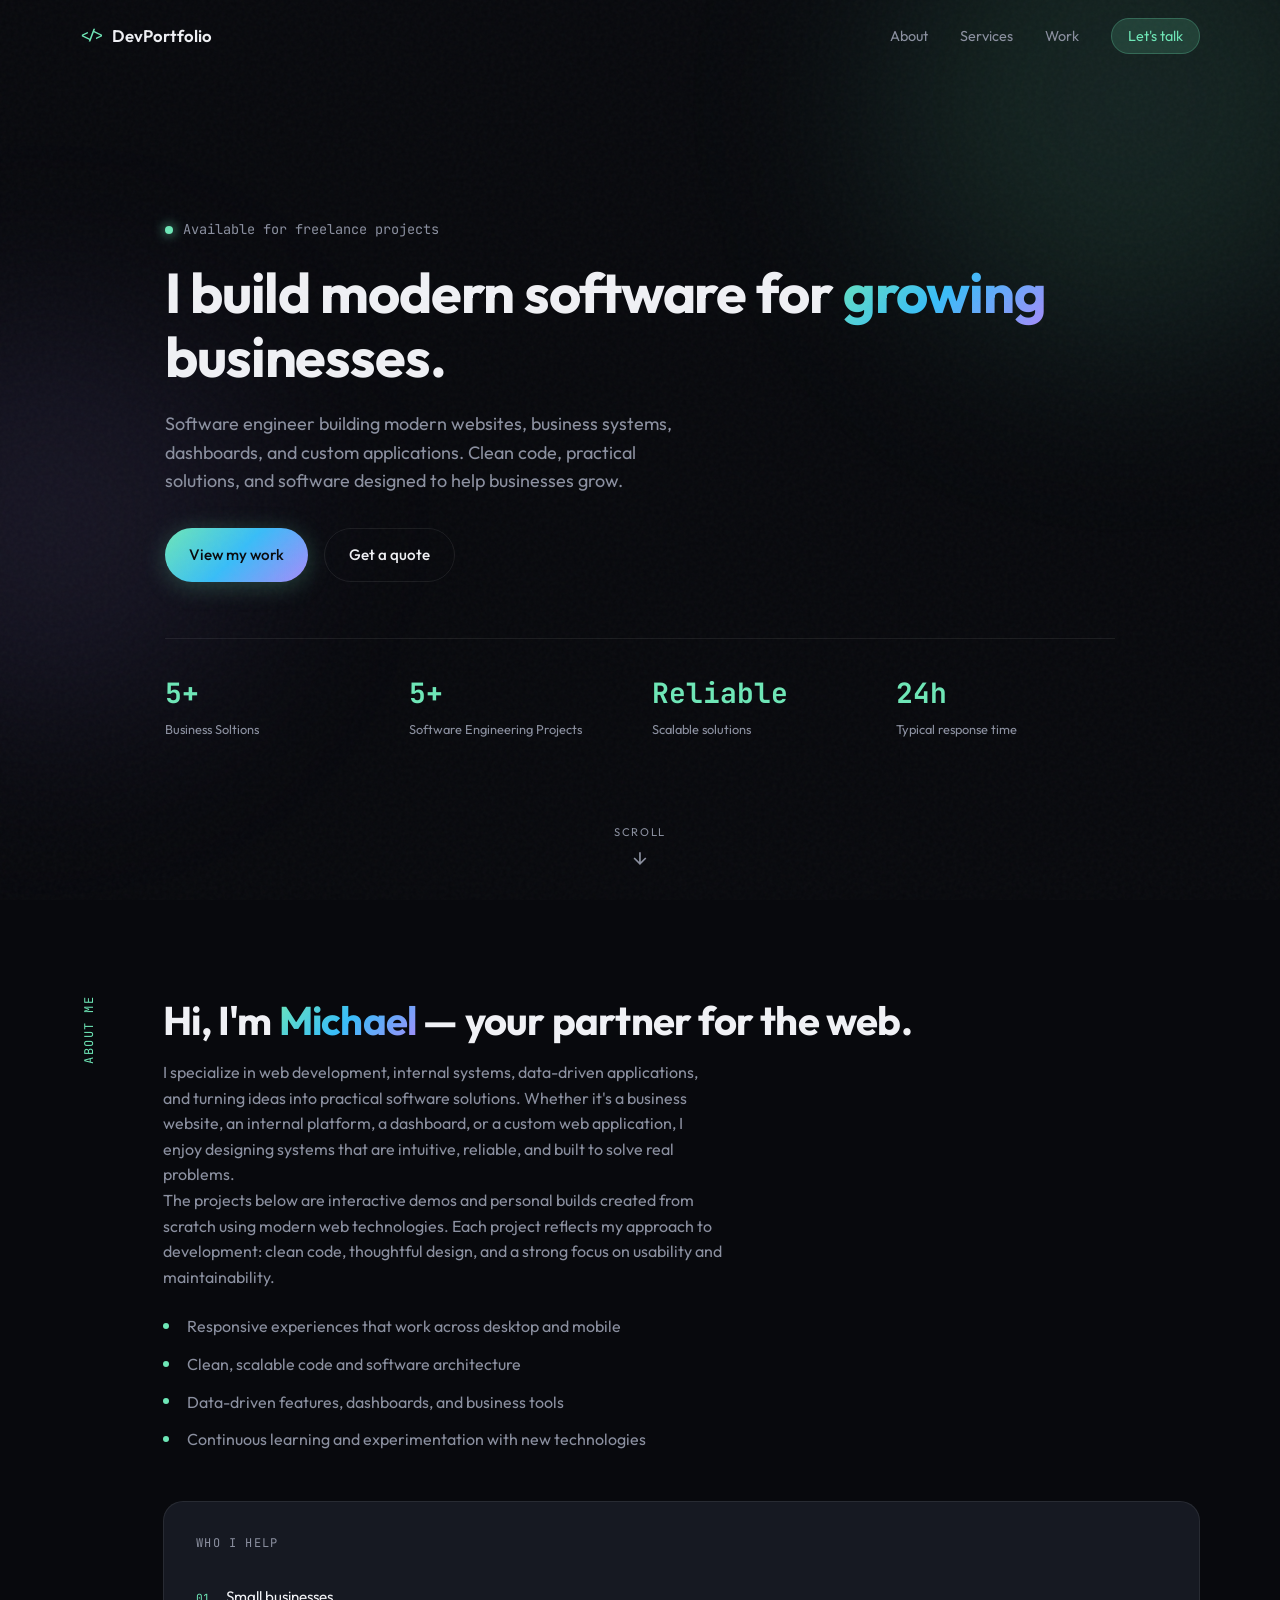
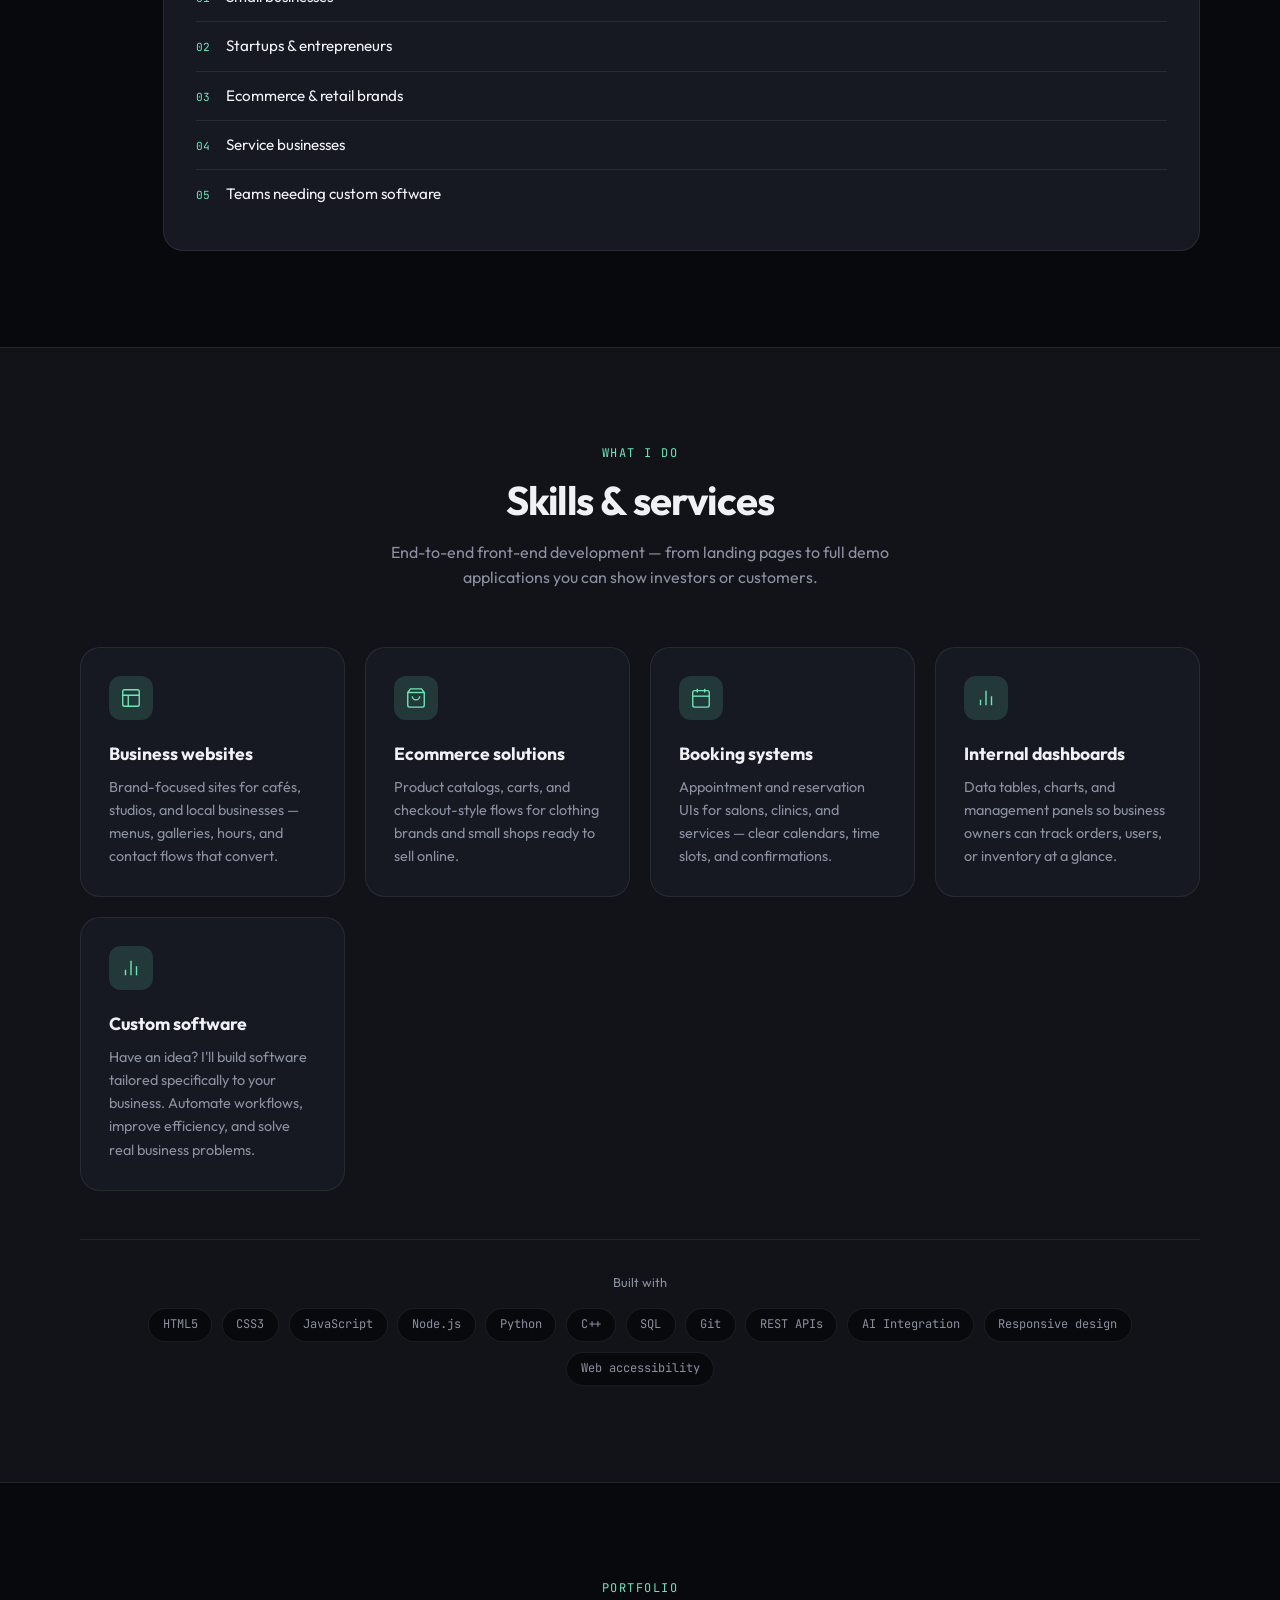
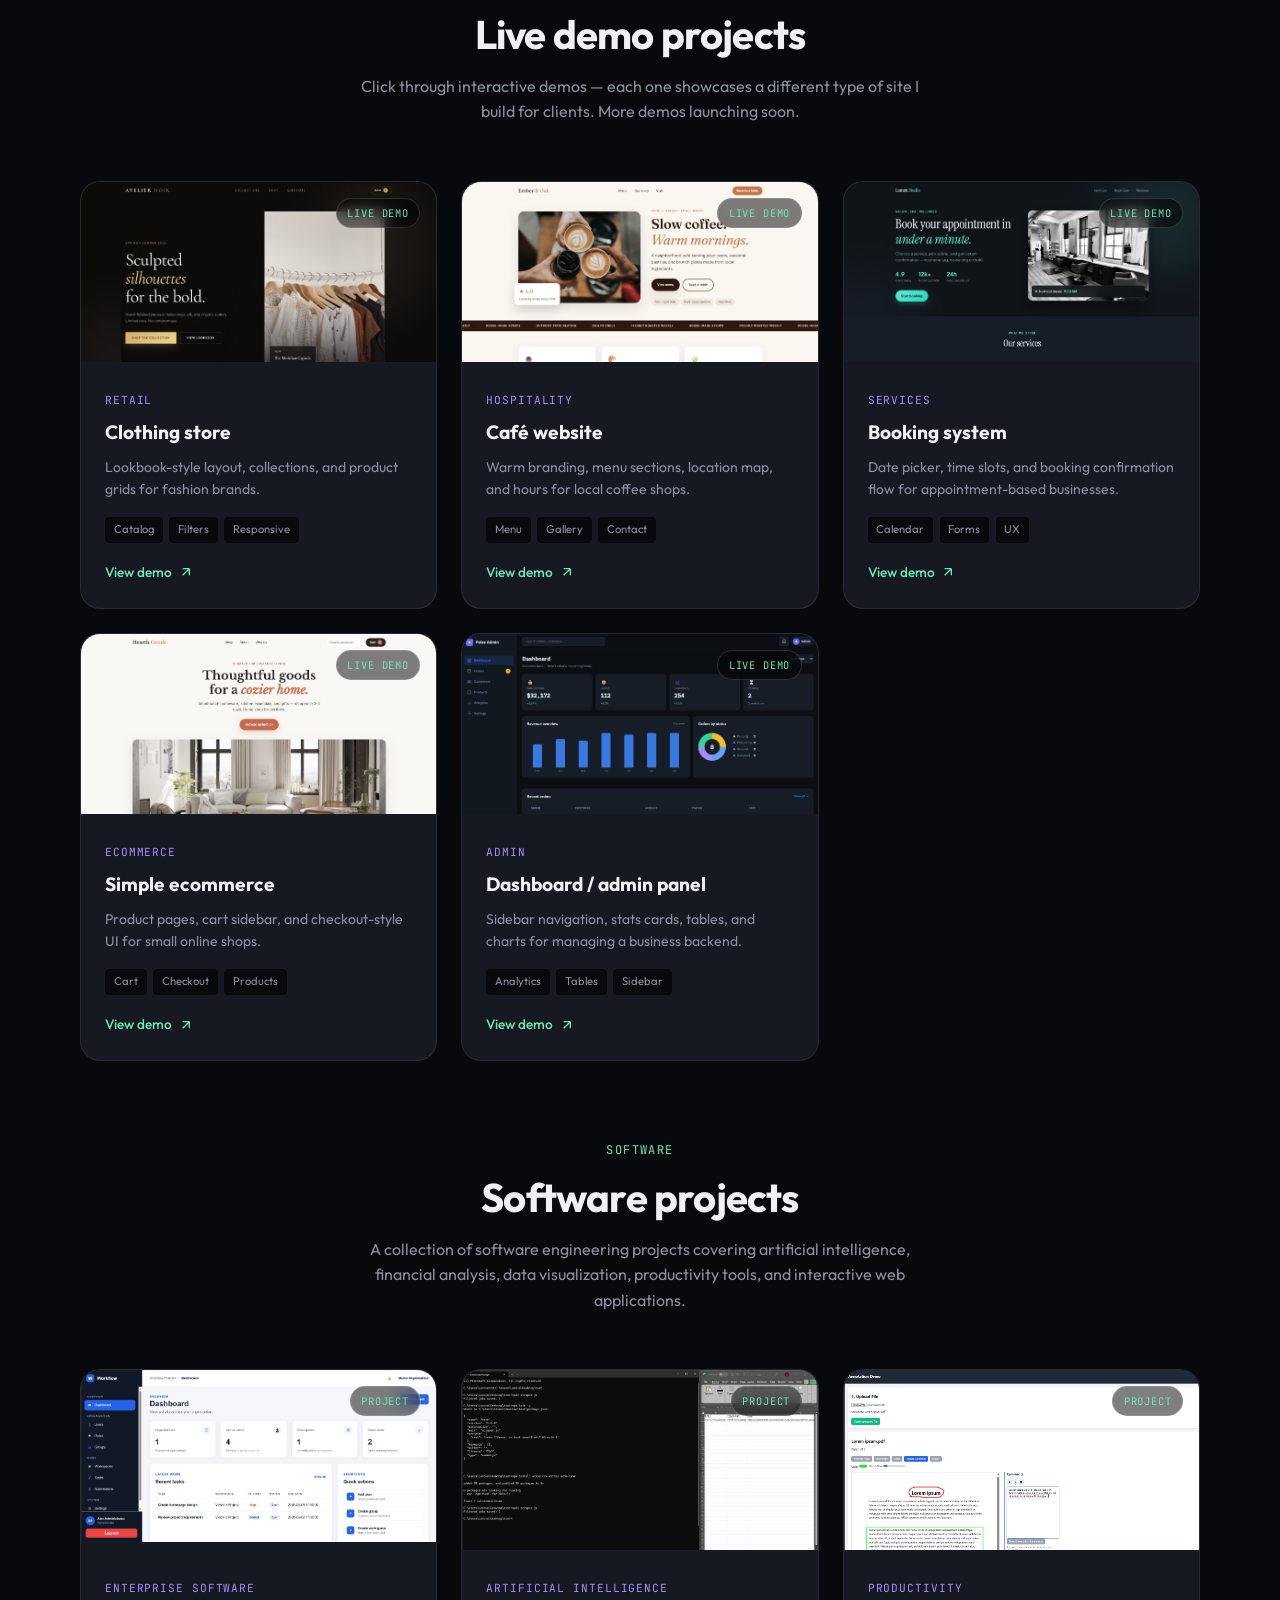
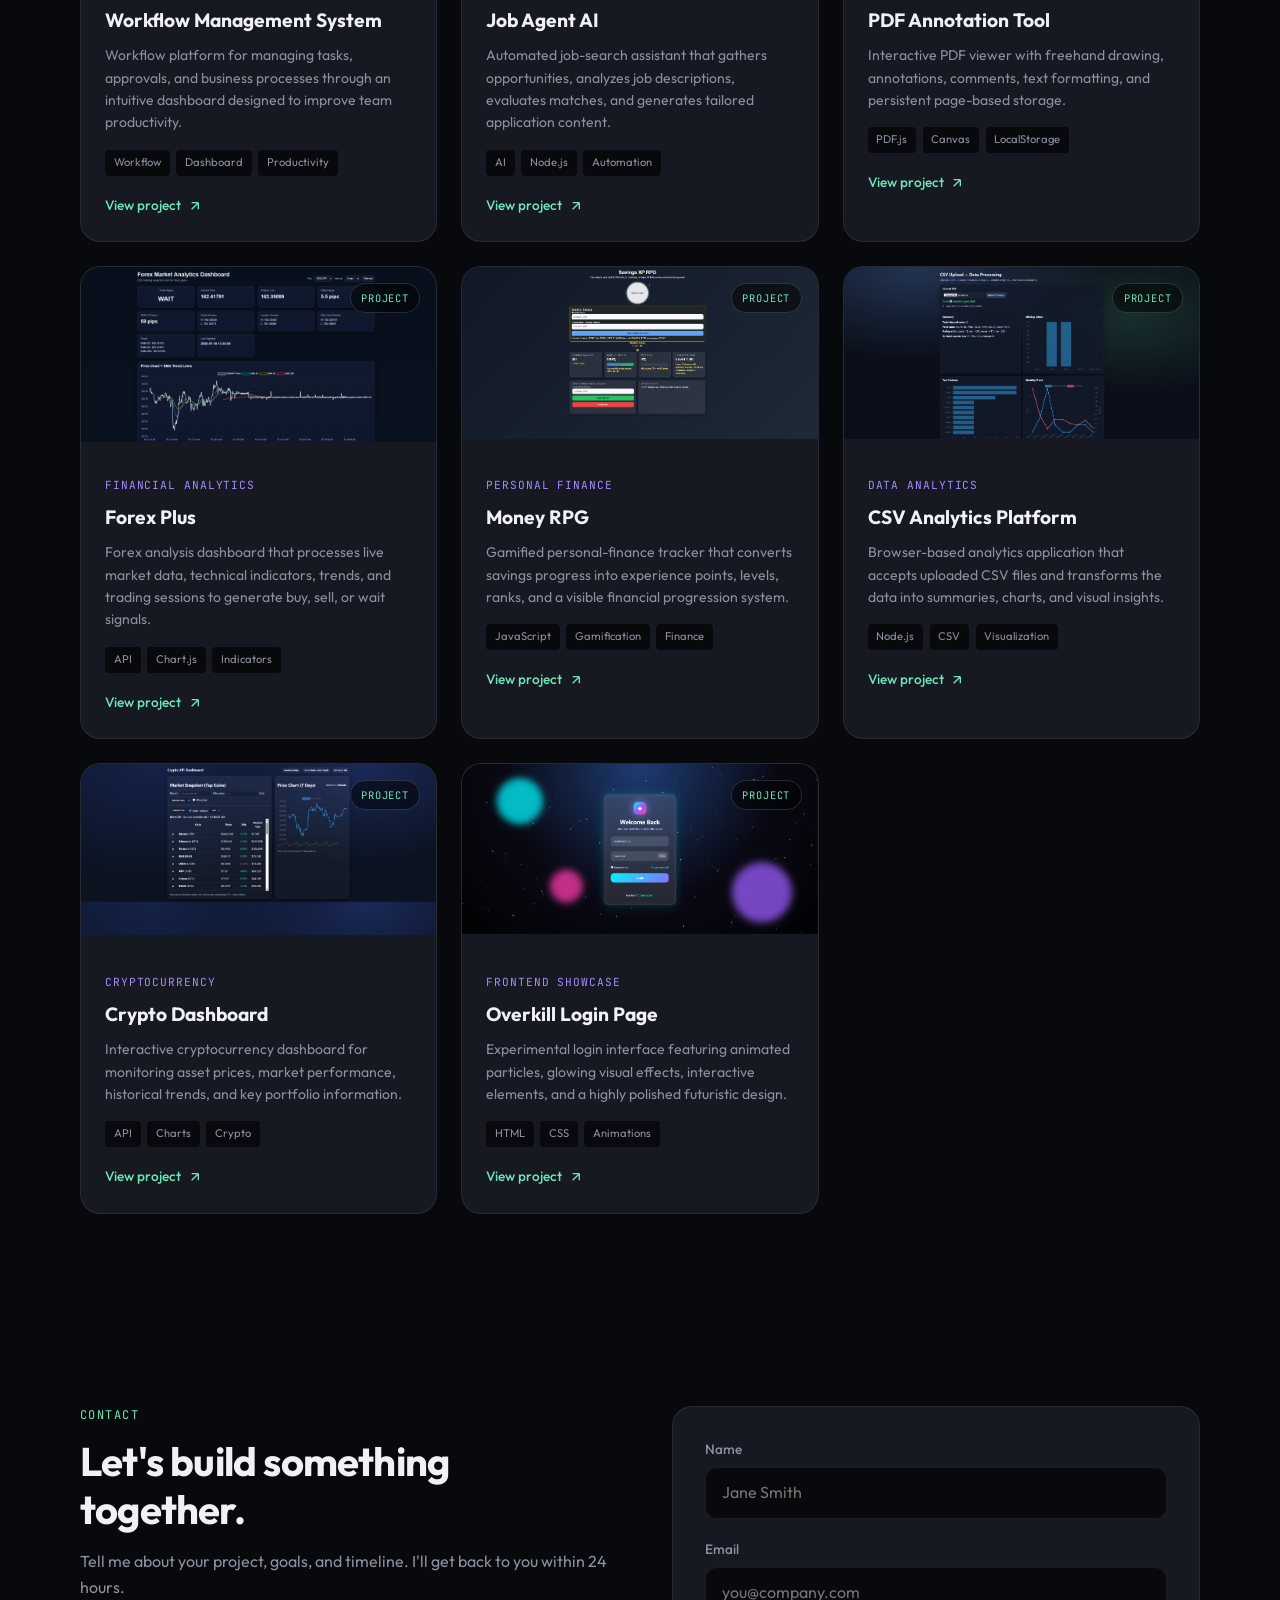
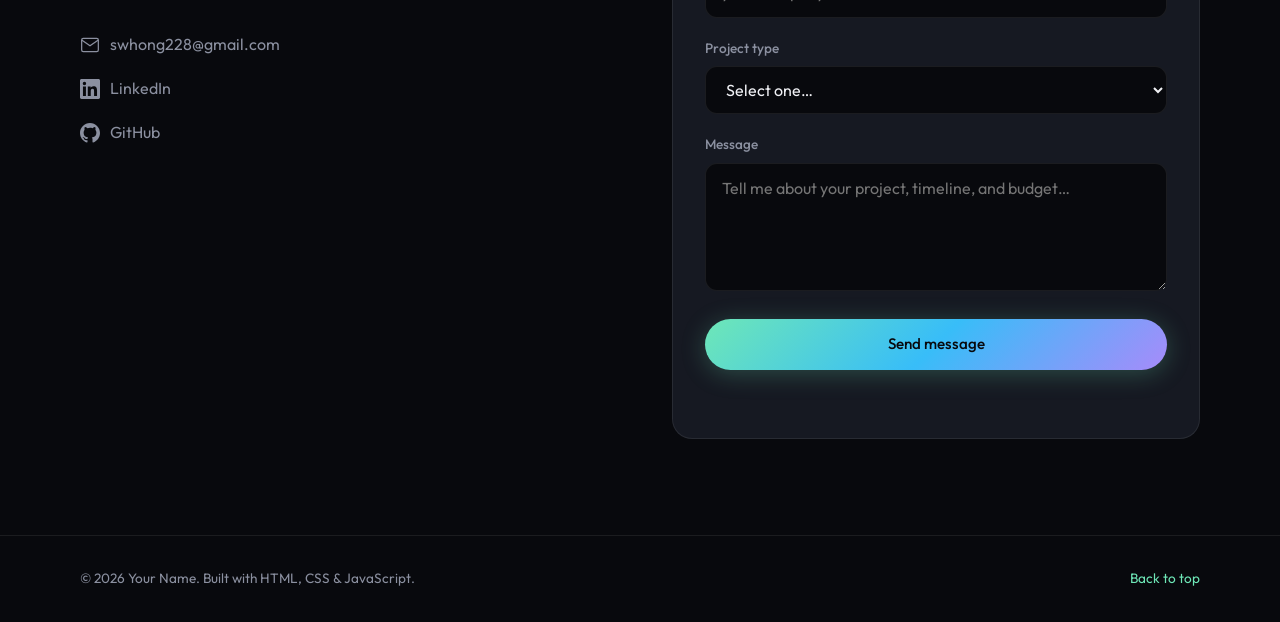
==== commit f0afa0f2: "Update index.html" ====
--- a/index.html
+++ b/index.html
@@ -59,11 +59,11 @@
         <dl class="hero__stats reveal reveal--delay-4">
           <div>
             <dt>5+</dt>
-            <dd>Live demo projects</dd>
+            <dd>Business Soltions</dd>
           </div>
           <div>
             <dt>5+</dt>
-            <dd>Software projects</dd>
+            <dd>Software Engineering Projects</dd>
           </div>
           <div>
             <dt>Reliable</dt>
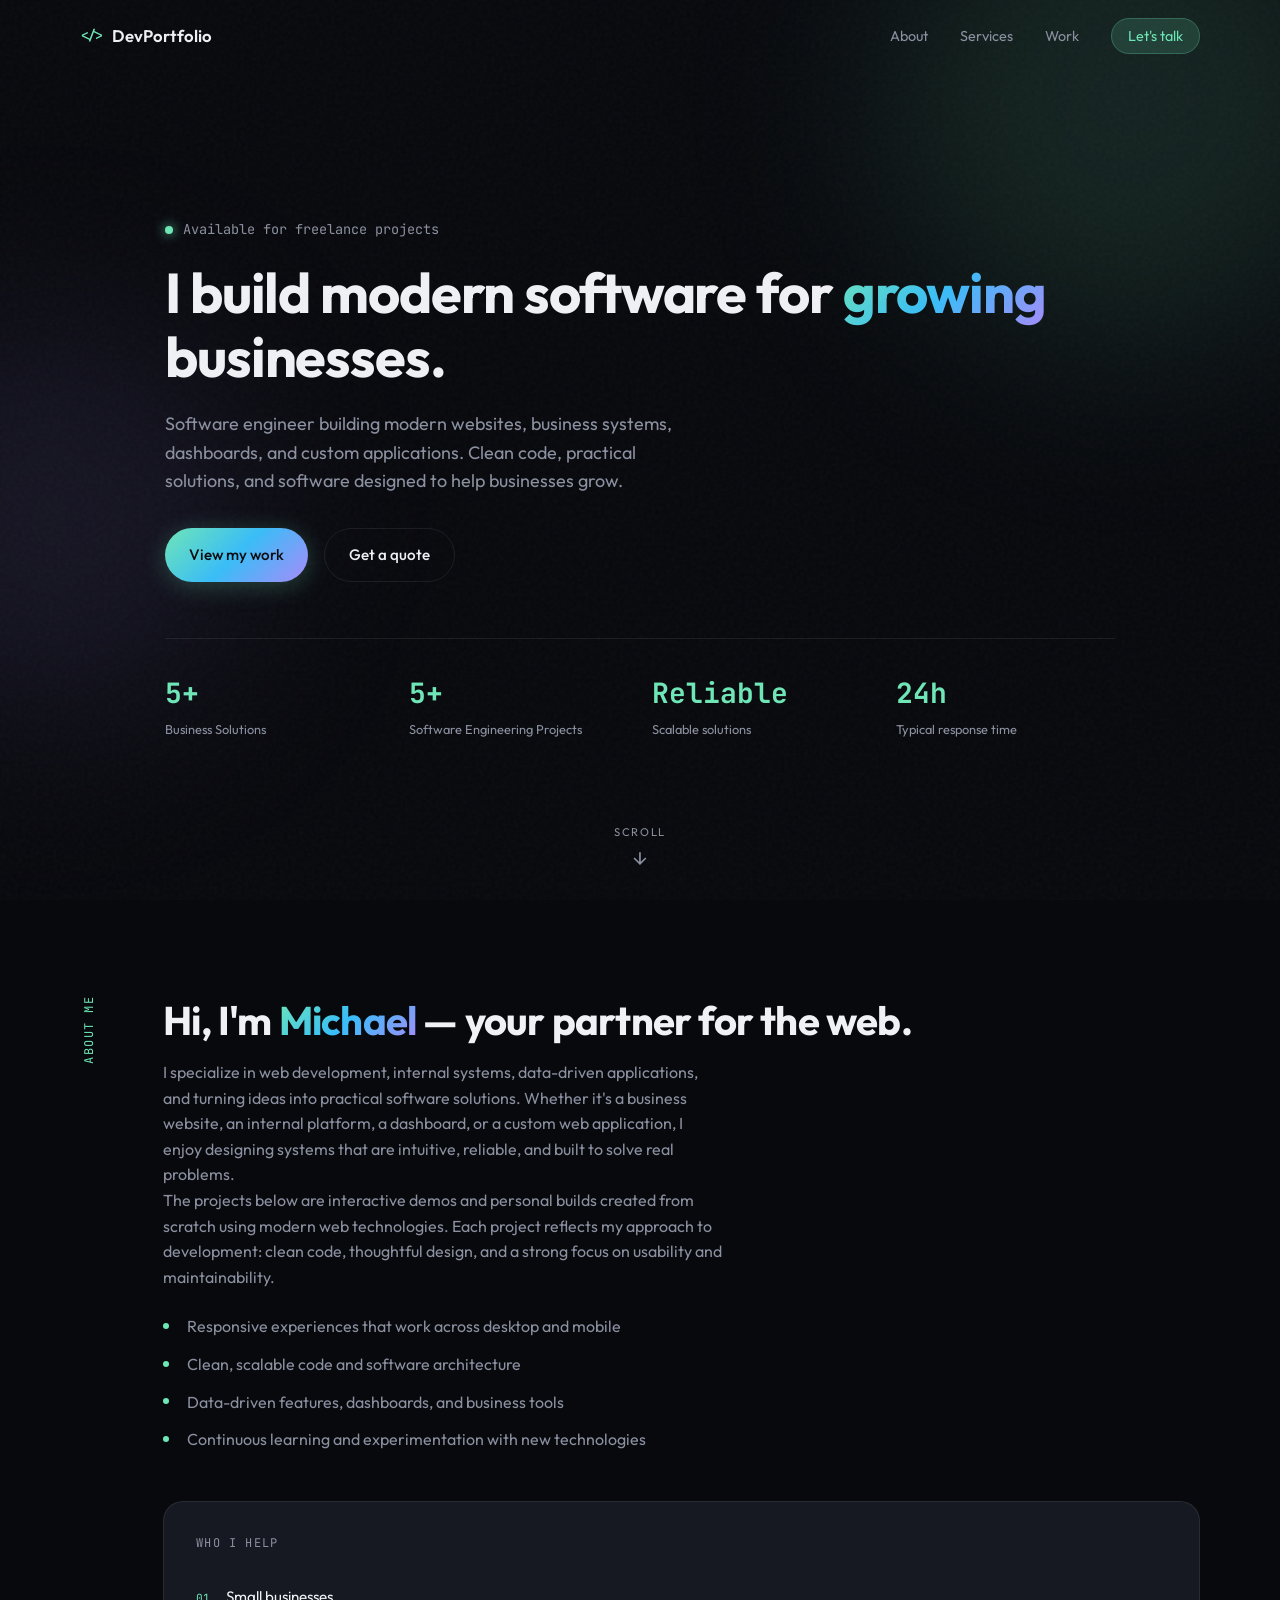
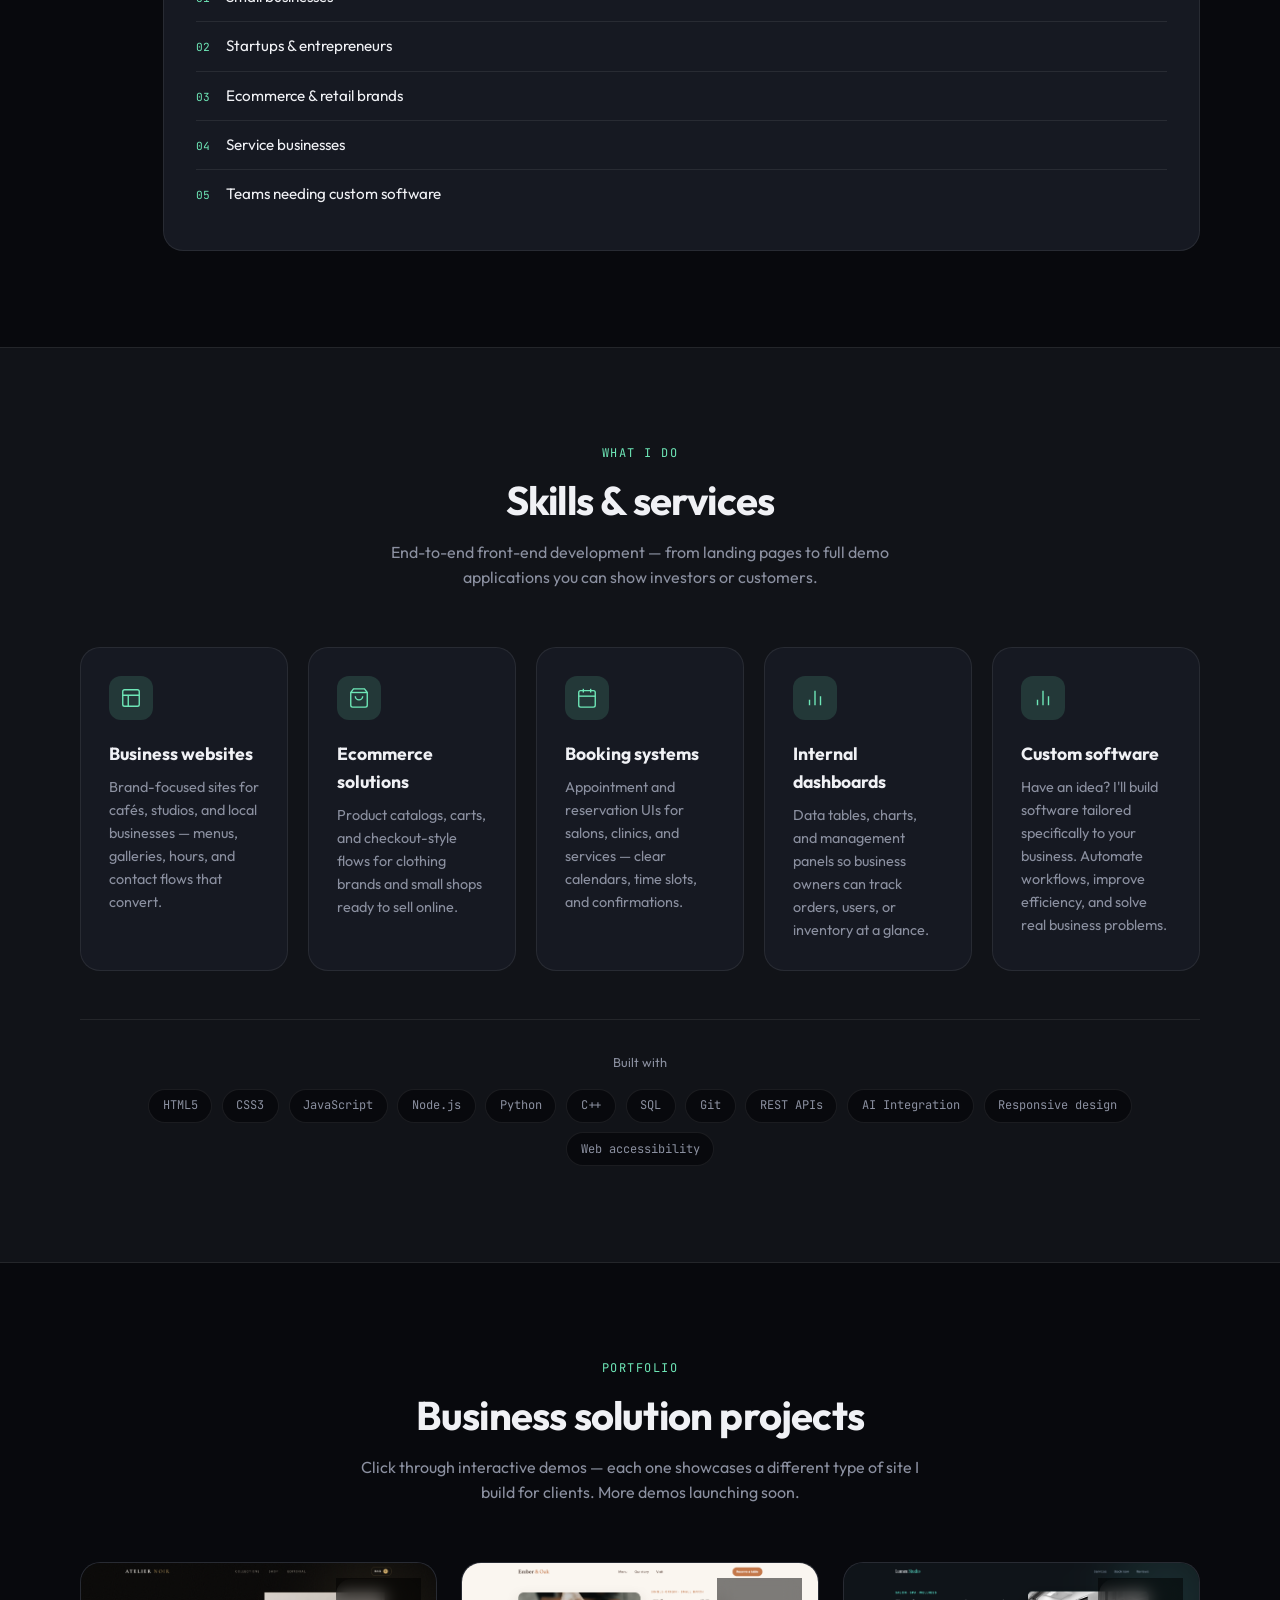
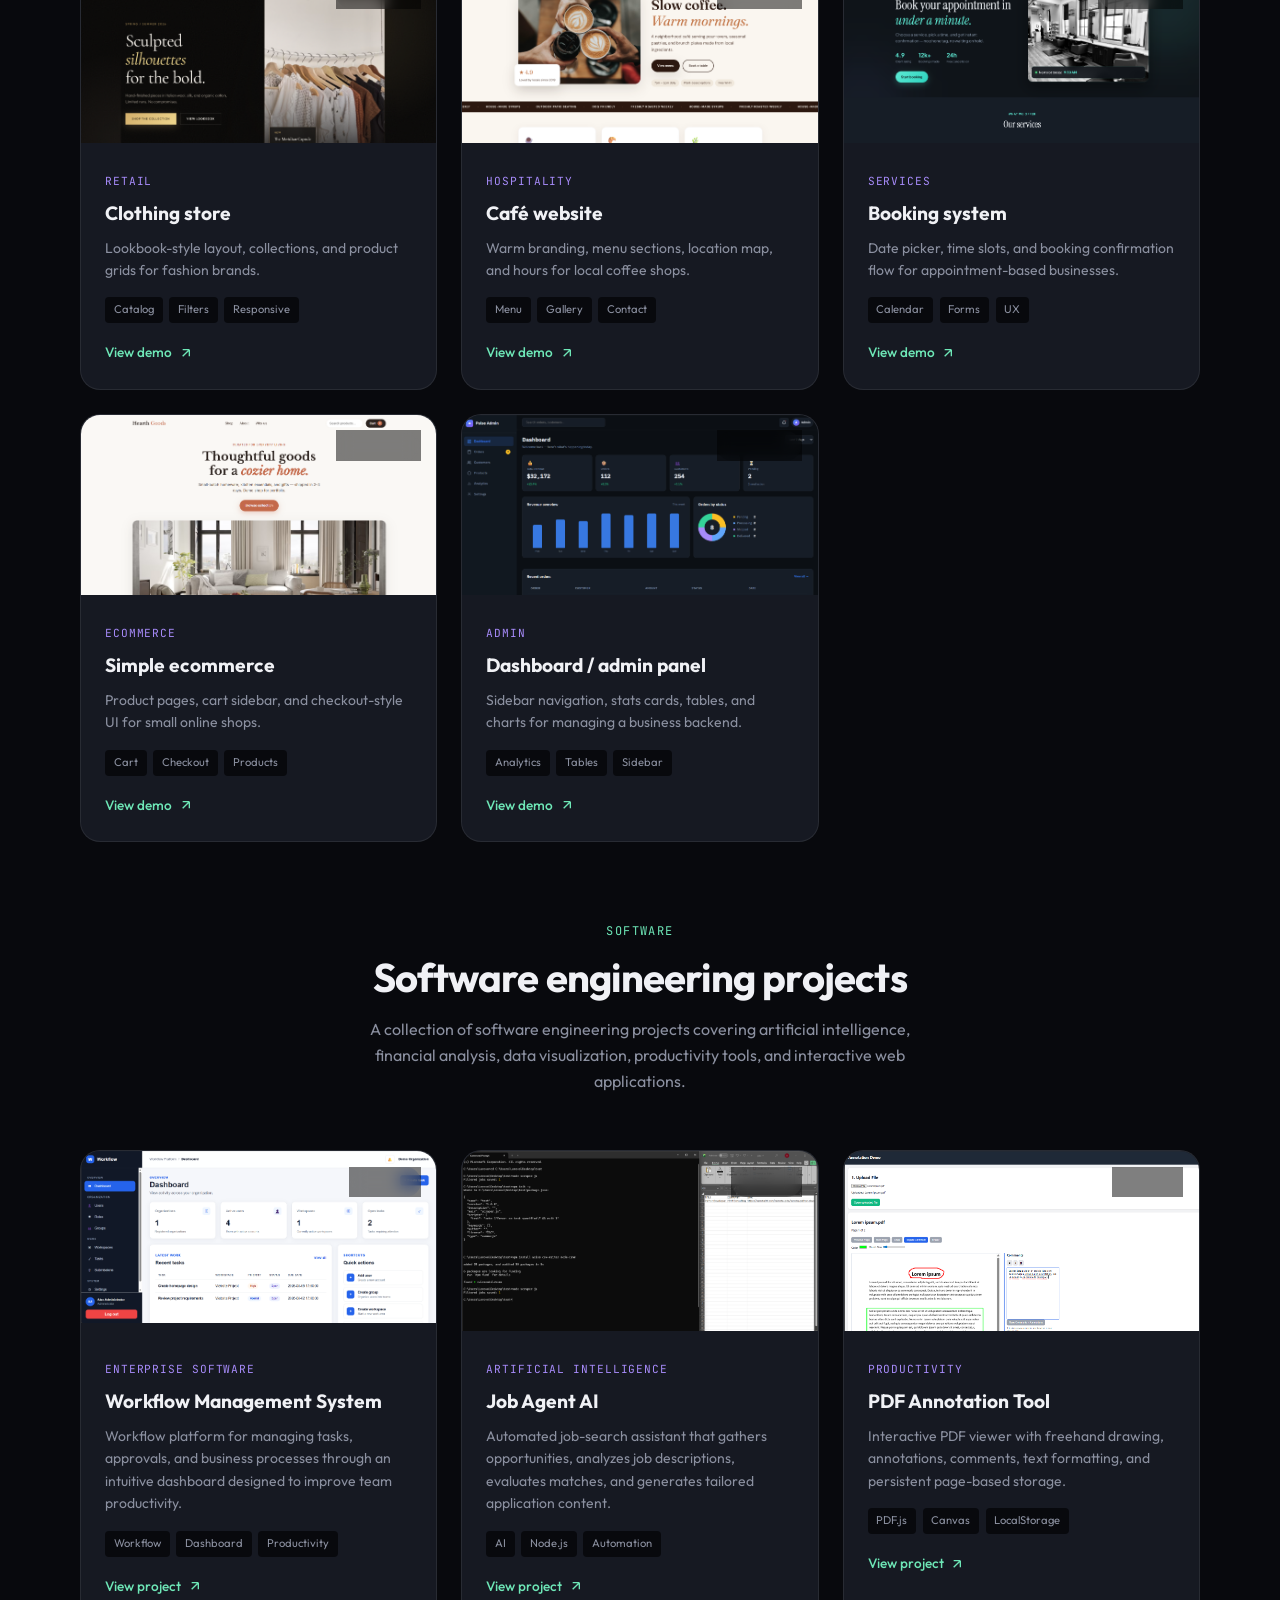
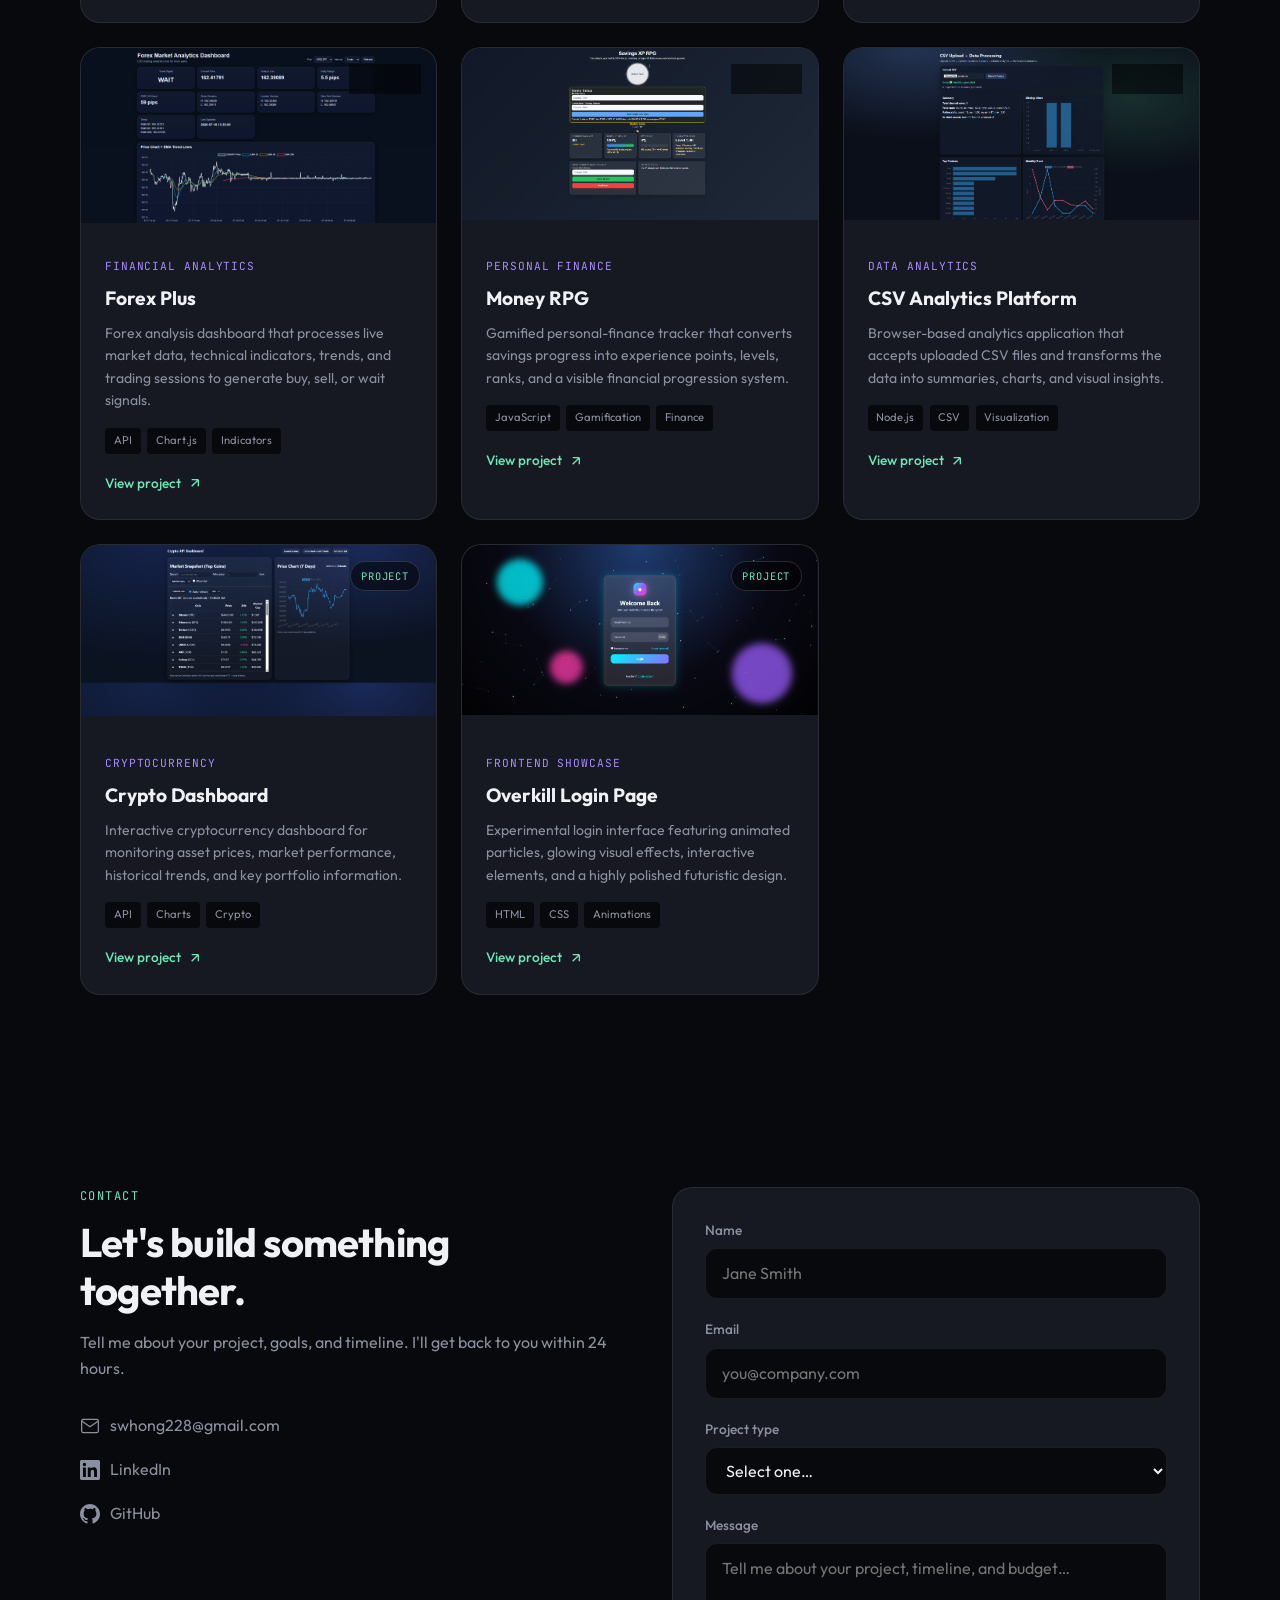
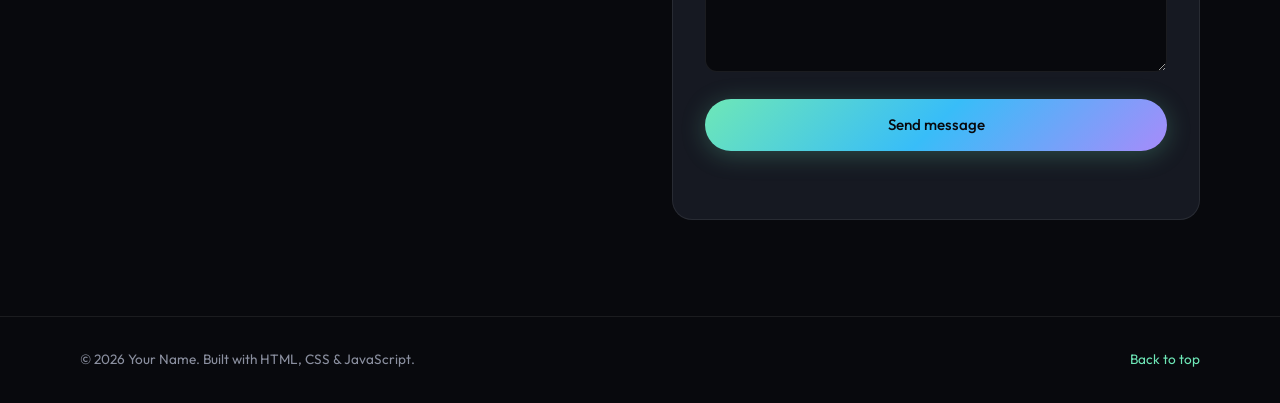
==== commit f5d3fc54: "Update index.html" ====
--- a/index.html
+++ b/index.html
@@ -59,7 +59,7 @@
         <dl class="hero__stats reveal reveal--delay-4">
           <div>
             <dt>5+</dt>
-            <dd>Business Soltions</dd>
+            <dd>Business Solutions</dd>
           </div>
           <div>
             <dt>5+</dt>
@@ -187,7 +187,7 @@
       <div class="container">
         <div class="section__header reveal">
           <div class="section__label">Portfolio</div>
-          <h2 class="section__title">Live demo projects</h2>
+          <h2 class="section__title">Business solution projects</h2>
           <p class="section__text section__text--narrow">
             Click through interactive demos — each one showcases a different type of site I build for clients. More demos launching soon.
           </p>
@@ -302,7 +302,7 @@
        <!-- Software Projects -->
 <div class="section__header reveal" style="margin-top: 5rem;">
   <div class="section__label">Software</div>
-  <h2 class="section__title">Software projects</h2>
+  <h2 class="section__title">Software engineering projects</h2>
   <p class="section__text section__text--narrow">
     A collection of software engineering projects covering artificial intelligence, financial analysis, data visualization, productivity tools, and interactive web applications.
   </p>
--- a/css/style.css
+++ b/css/style.css
@@ -498,7 +498,7 @@
   
   .services__grid {
     display: grid;
-    grid-template-columns: repeat(auto-fit, minmax(240px, 1fr));
+    grid-template-columns: repeat(5, 1fr);
     gap: 1.25rem;
     margin-bottom: 3rem;
   }
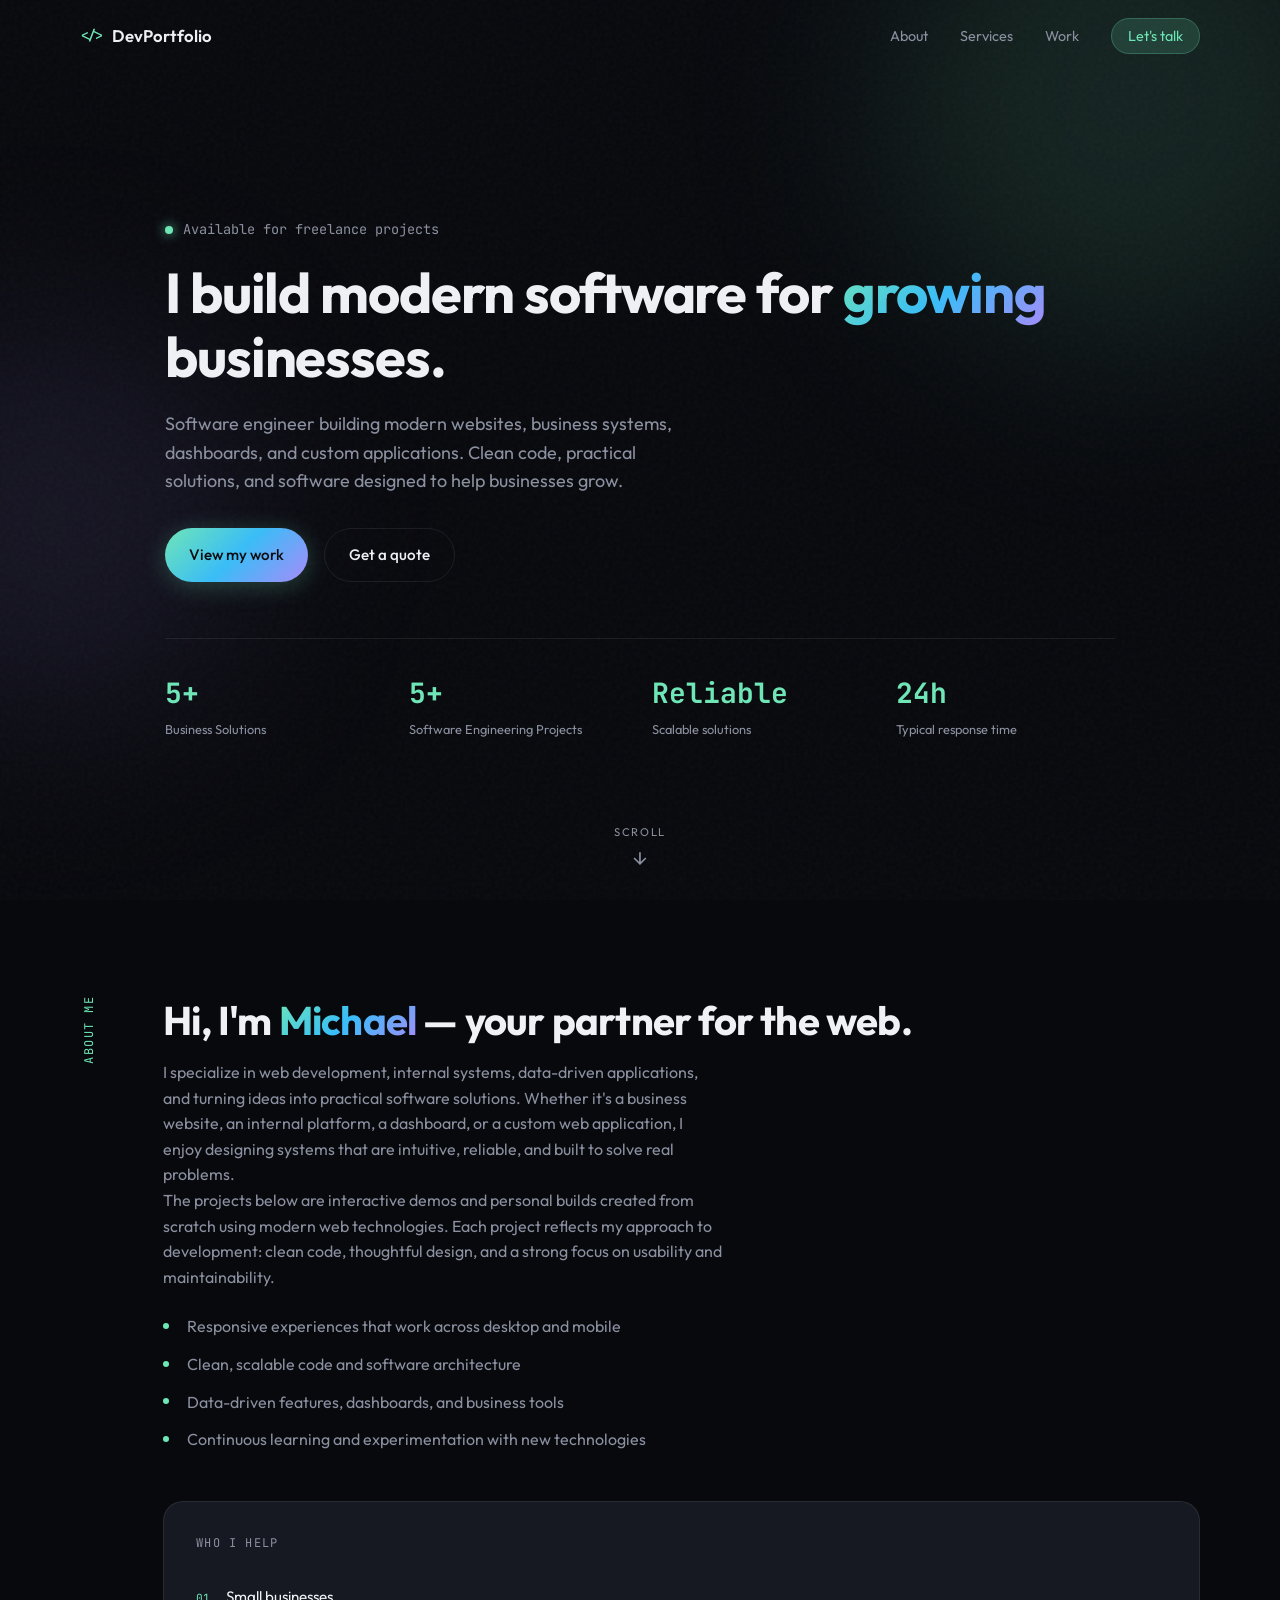
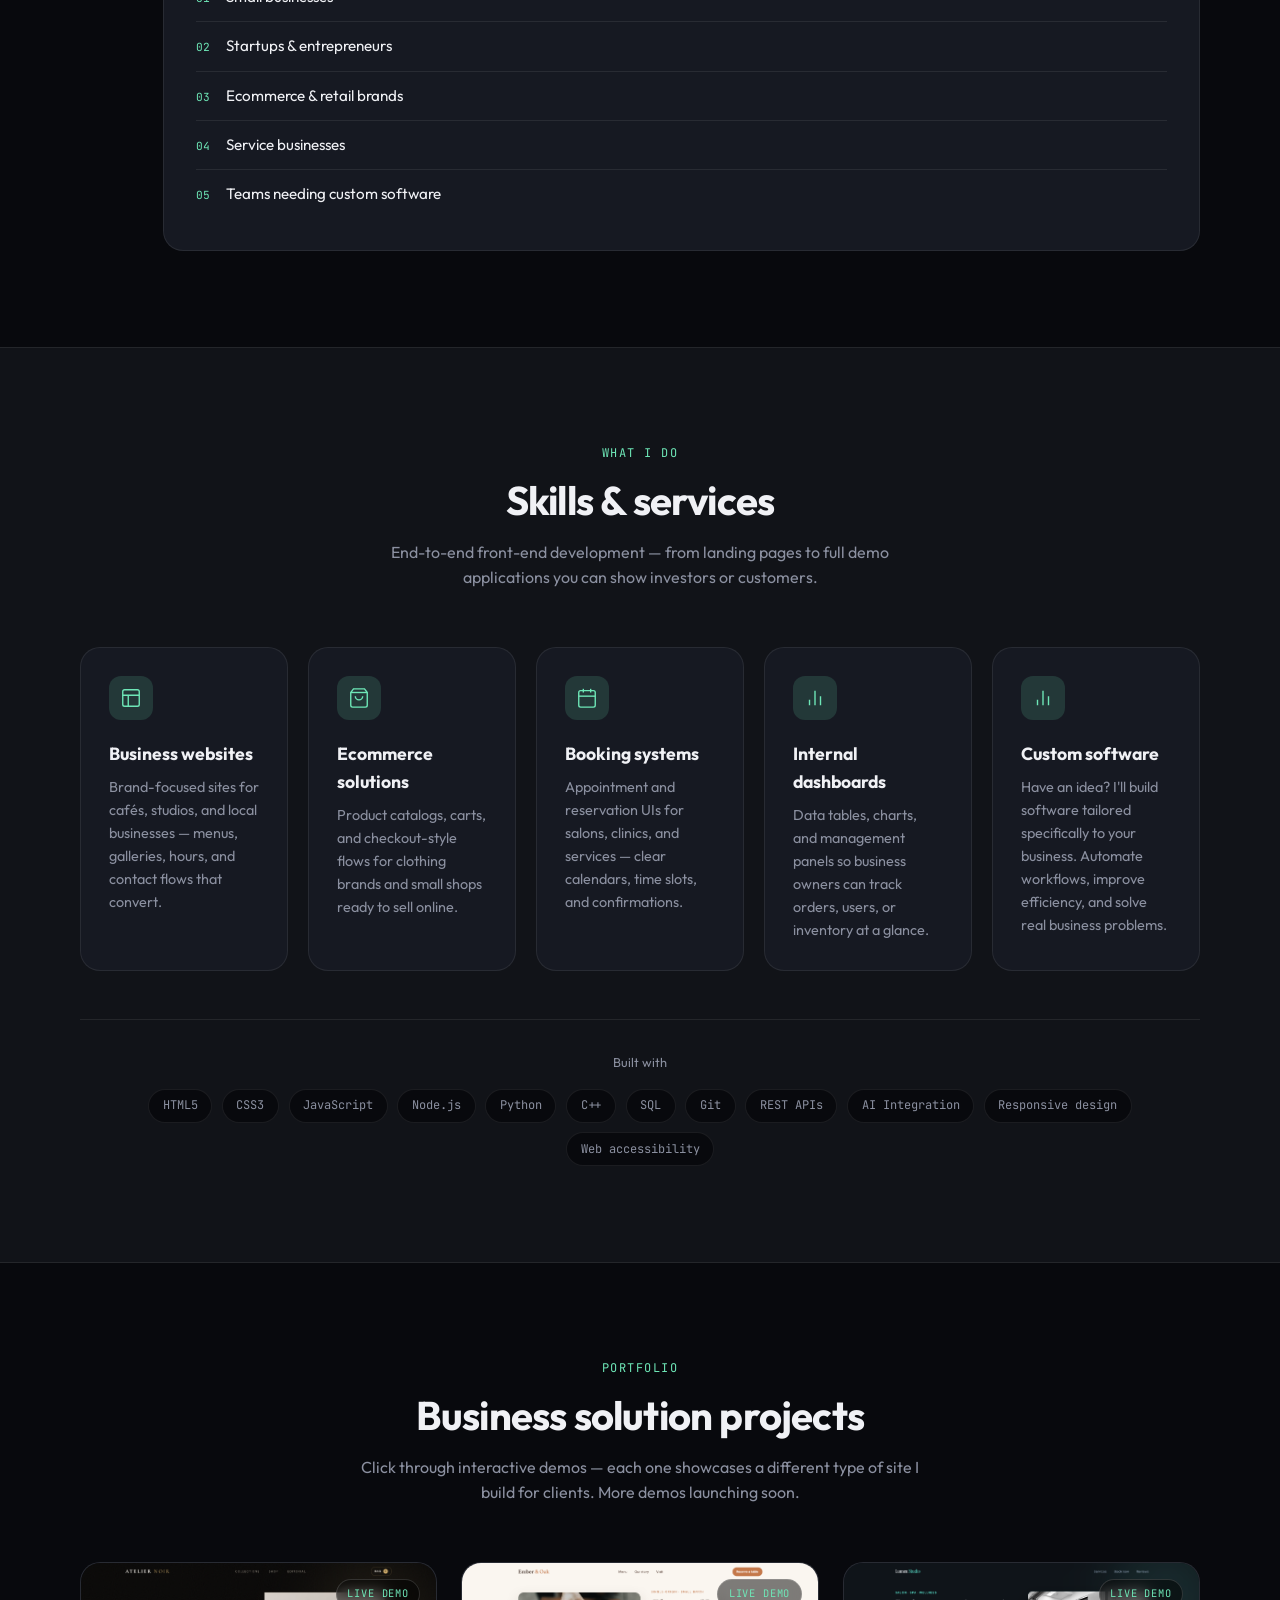
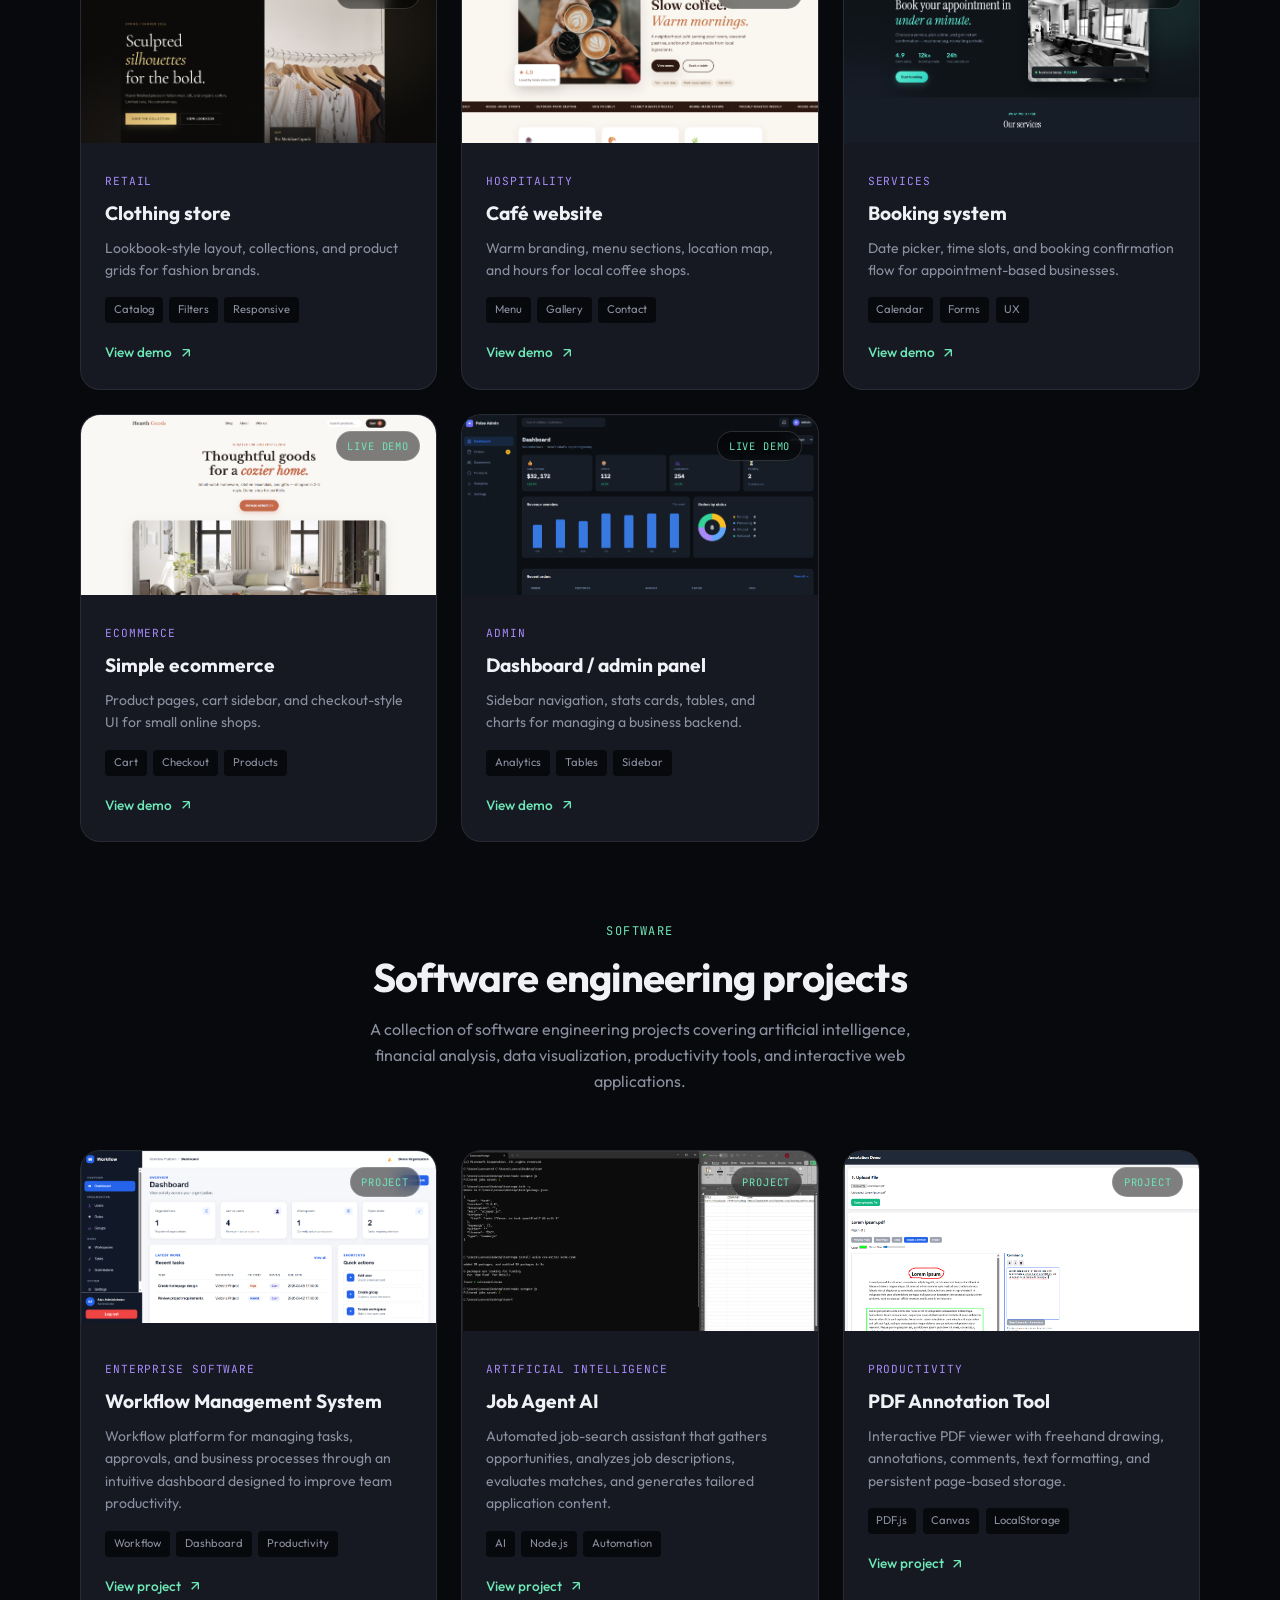
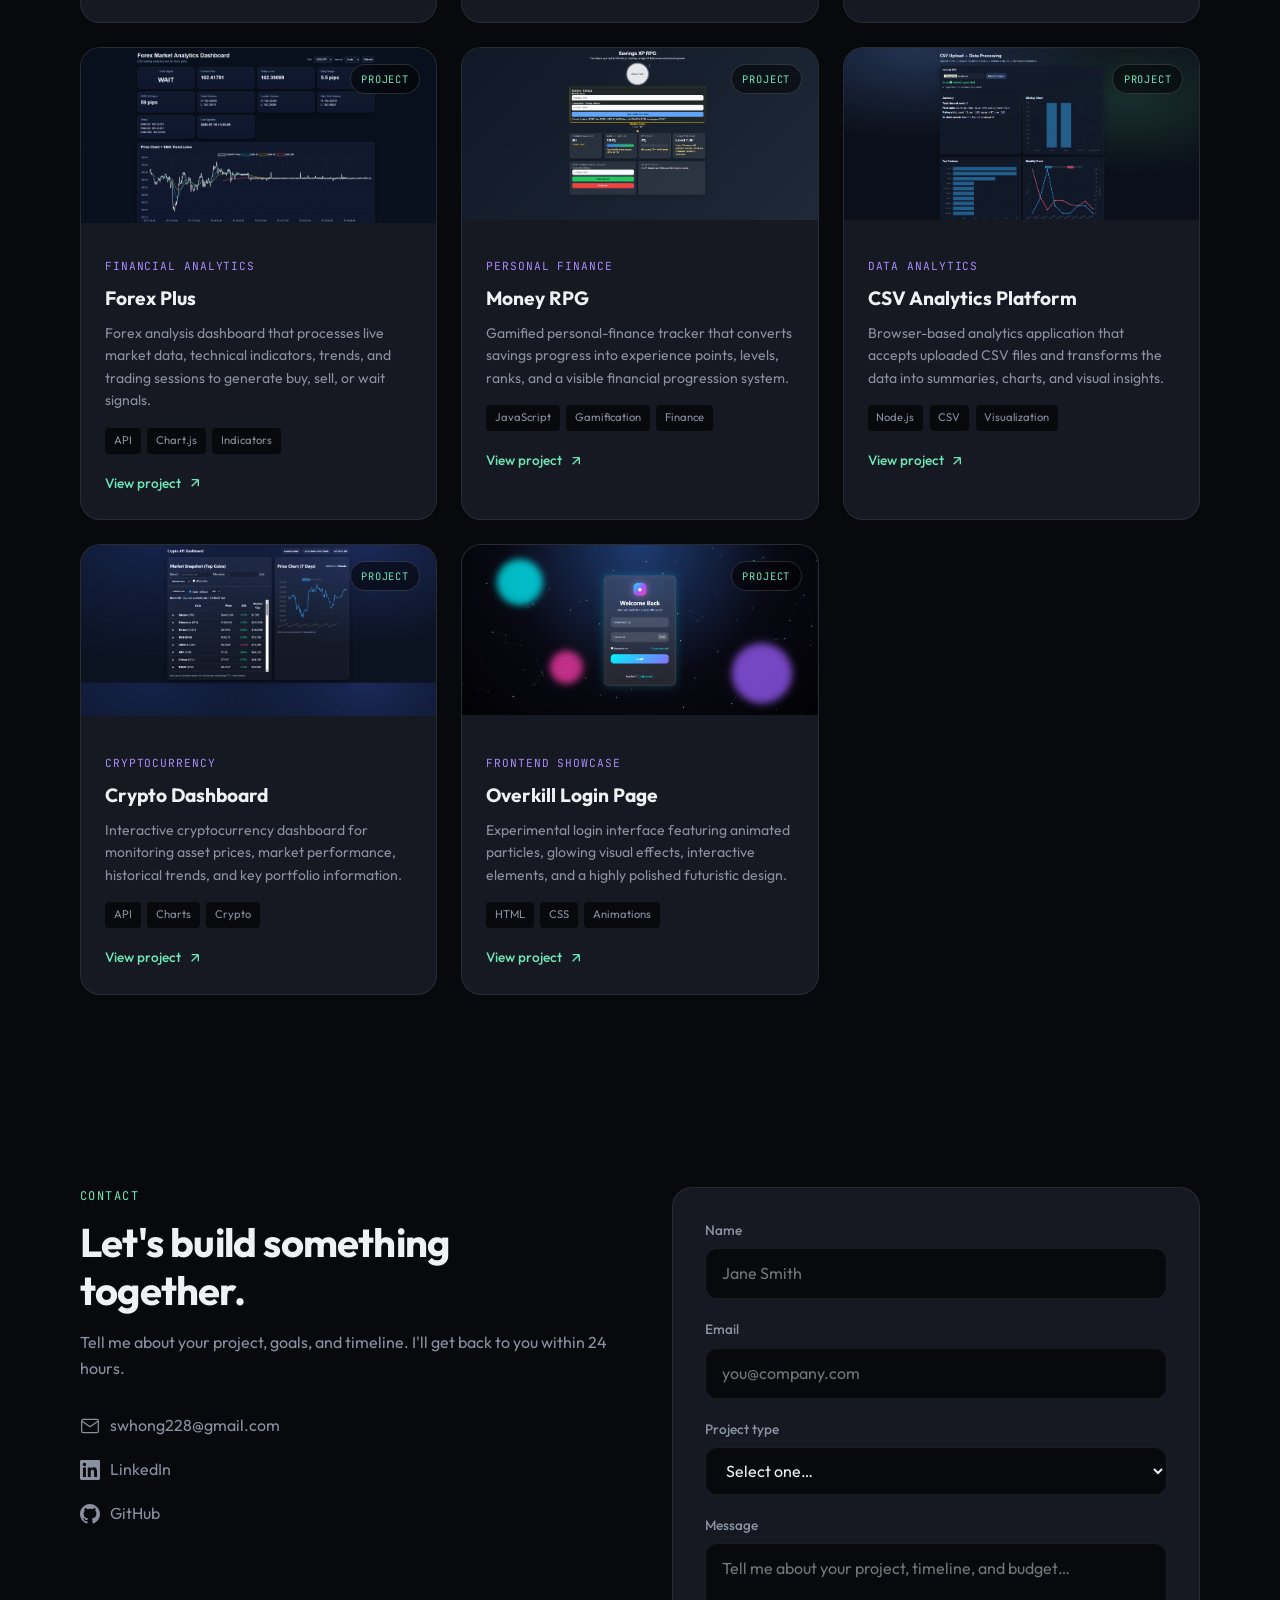
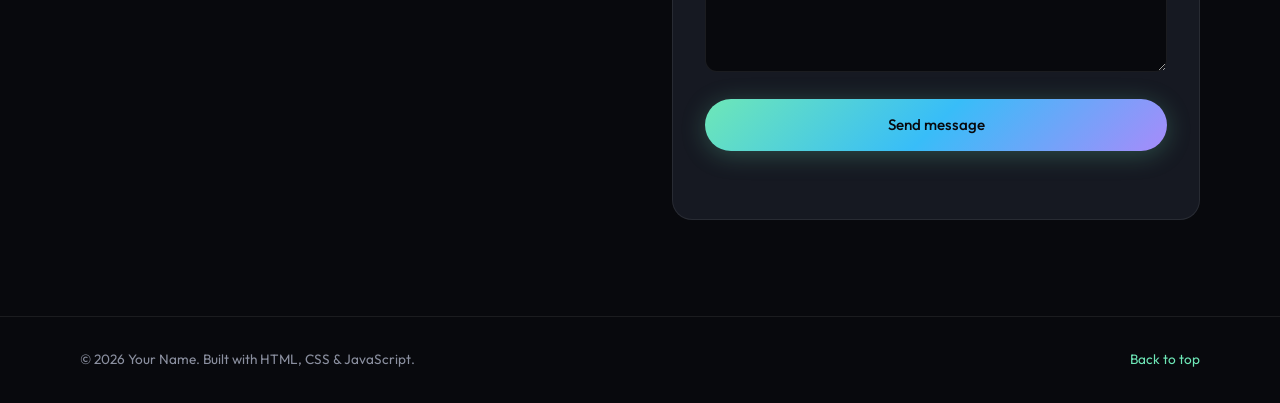
==== commit d9bcb363: "Update index.html" ====
--- a/index.html
+++ b/index.html
@@ -312,7 +312,7 @@
 
   <!-- 0. Workflow platform -->
   <article class="project-card reveal reveal--delay-1">
-    <a href="workflow-production-5339.up.railway.app" class="project-card__link">
+    <a href="https://workflow-production-5339.up.railway.app/login" class="project-card__link">
       <div class="project-card__visual">
         <img
           src="images/work-platform.png"
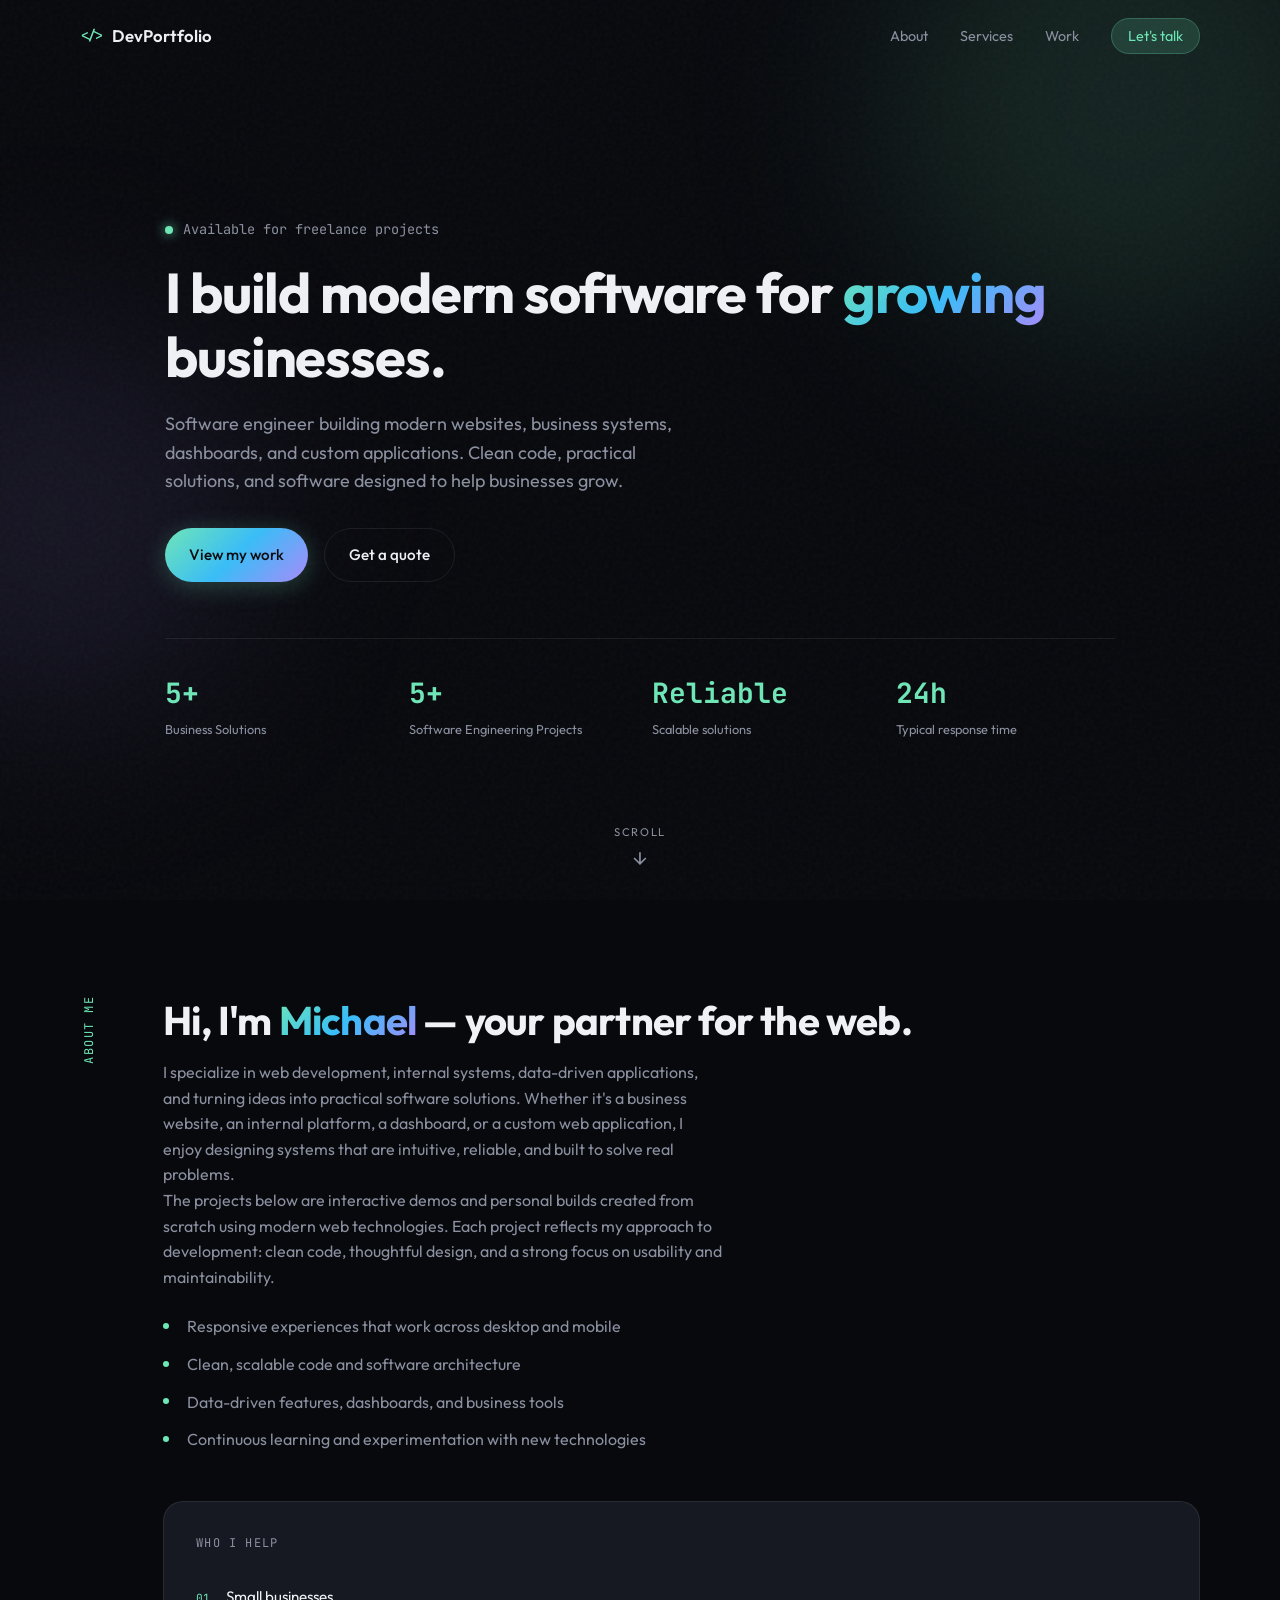
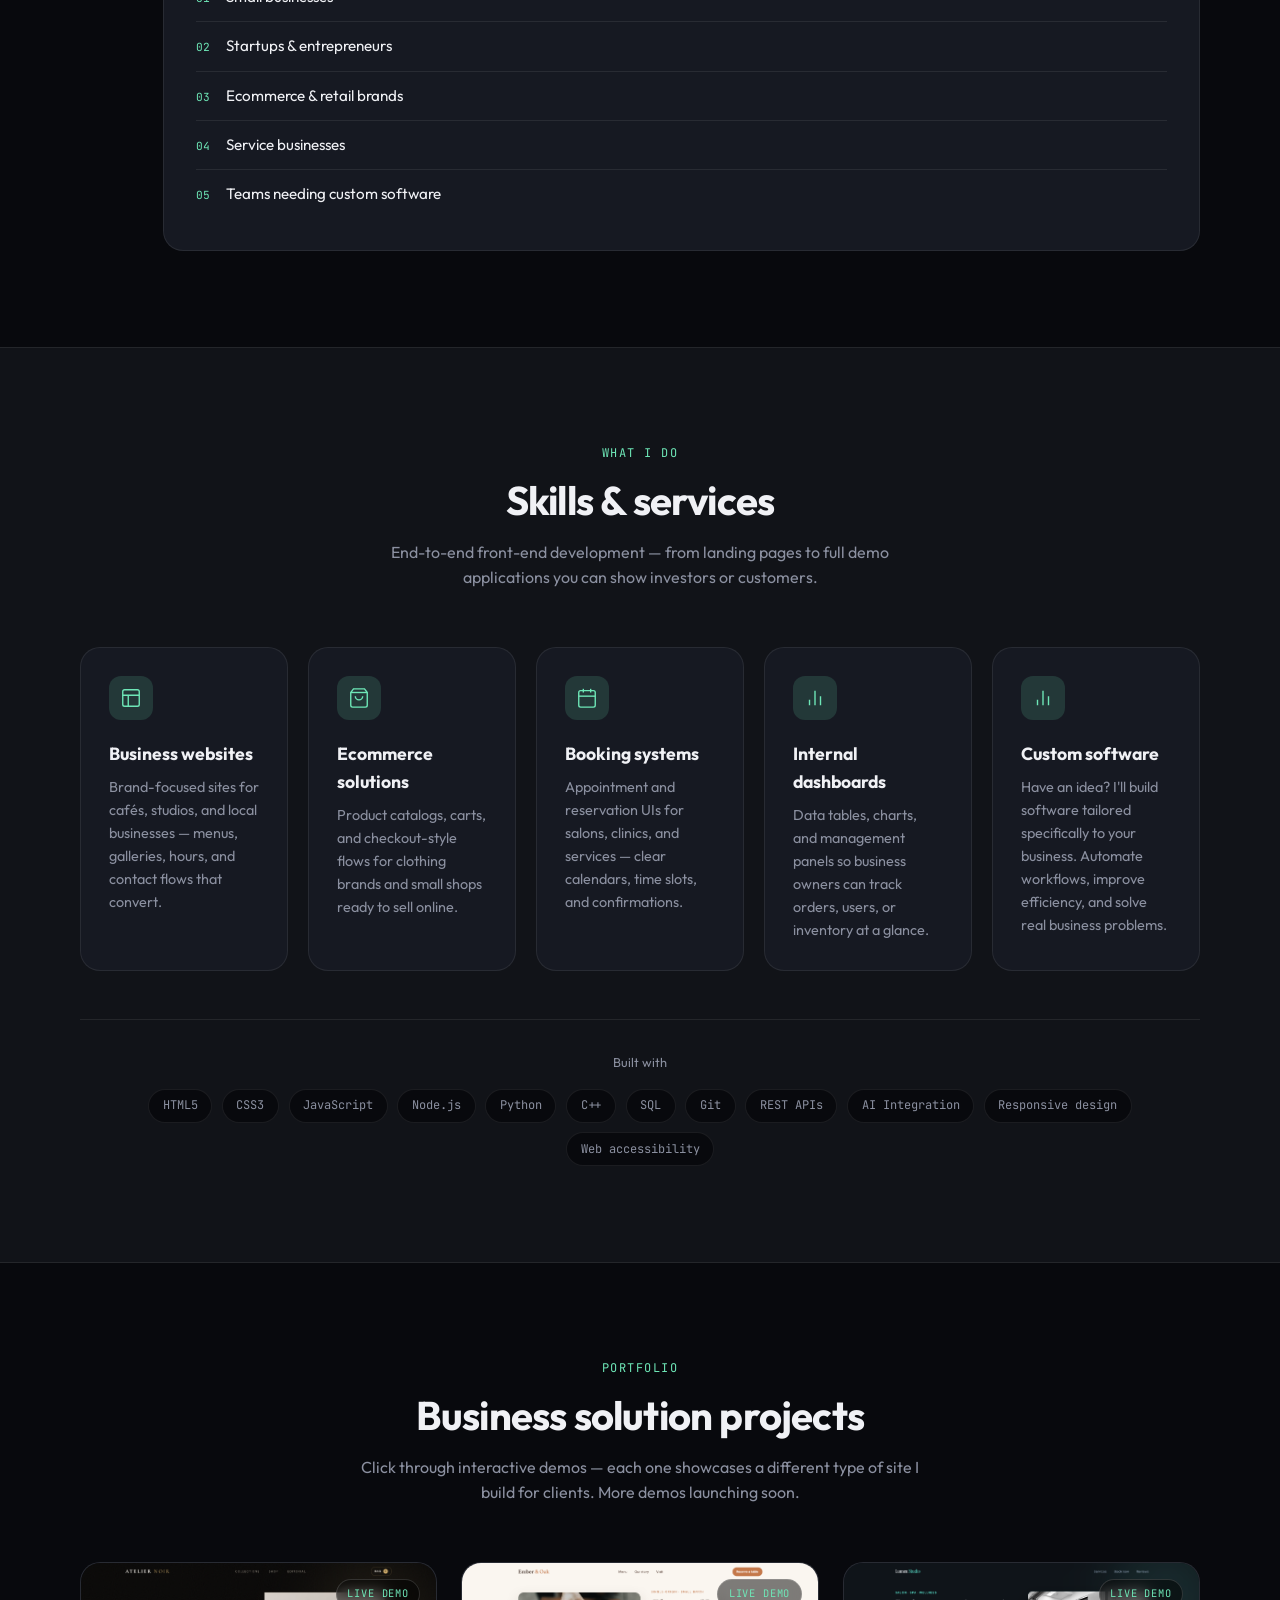
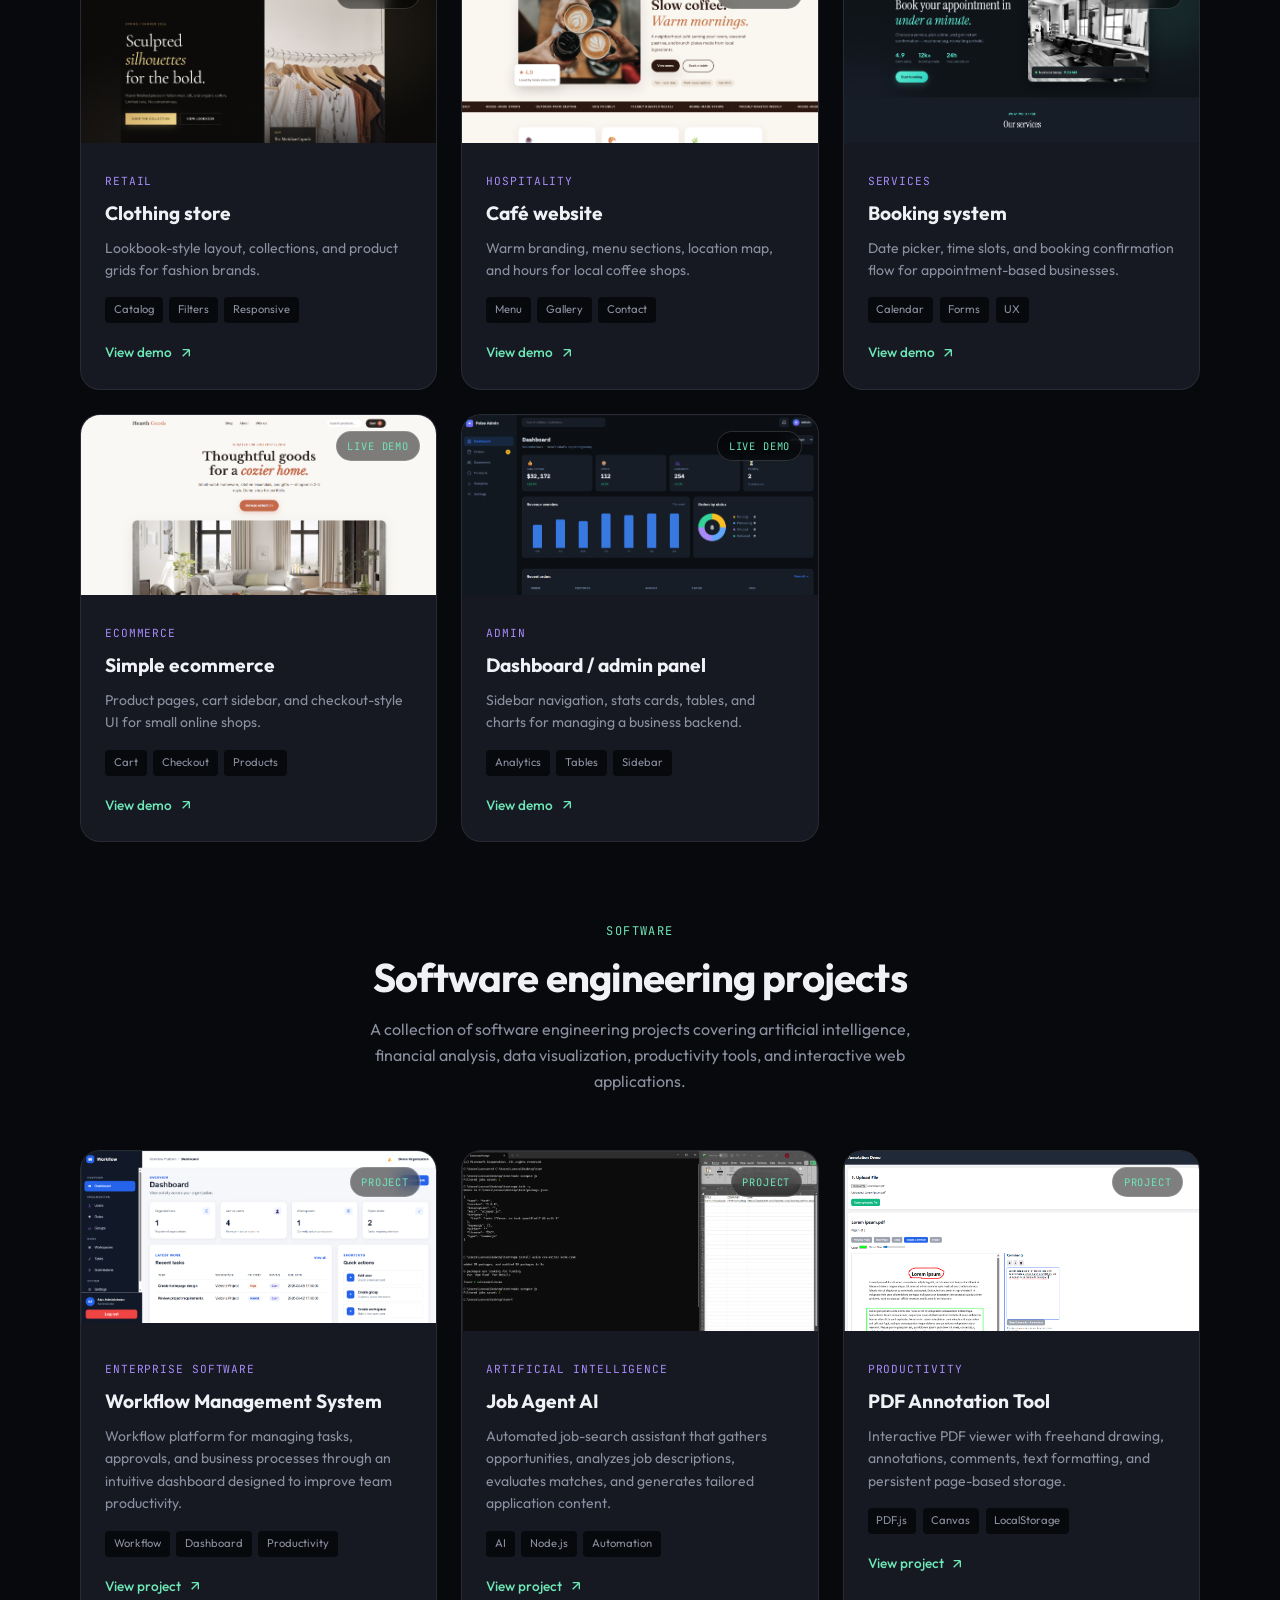
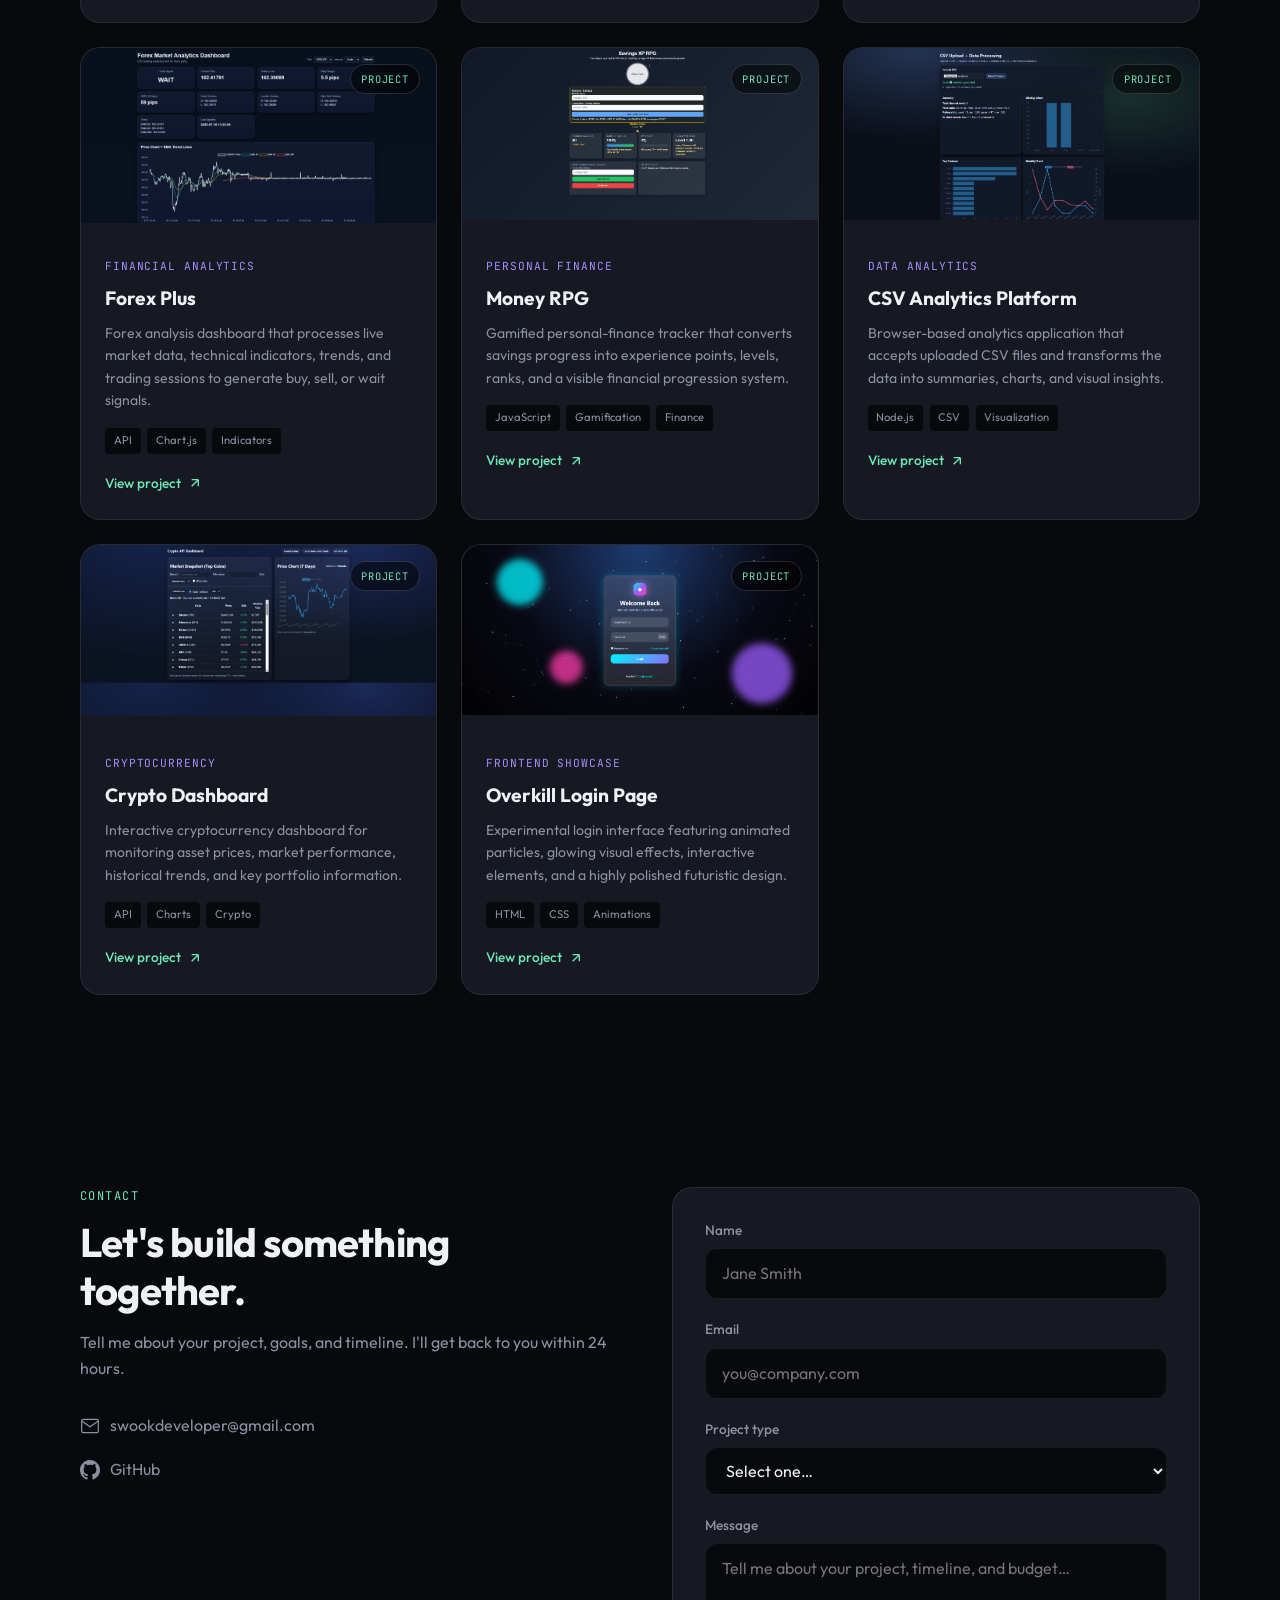
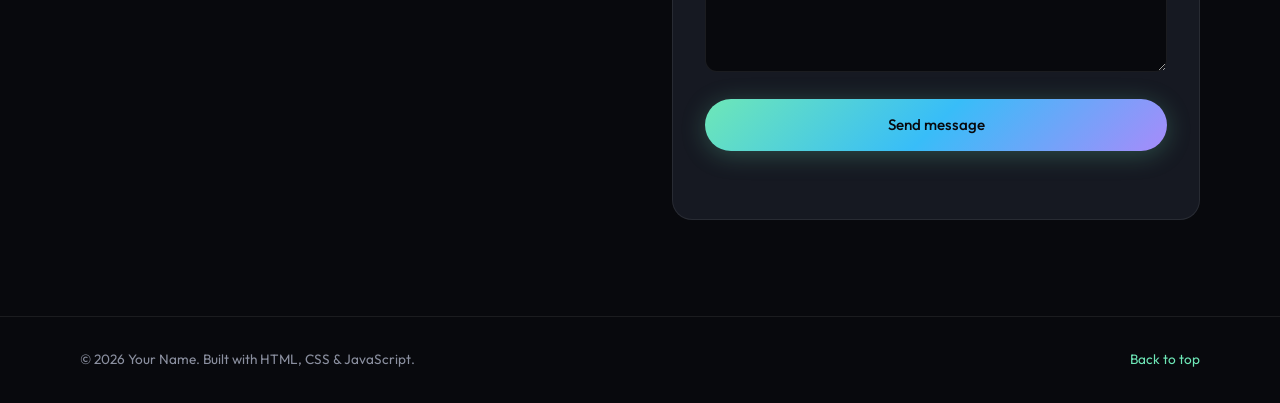
==== commit ba62bc17: "Update index.html" ====
--- a/index.html
+++ b/index.html
@@ -669,15 +669,9 @@
           </p>
           <ul class="contact__links">
             <li>
-              <a href="mailto:swhong228@gmail.com">
+              <a href="mailto:swookdeveloper@gmail.com">
                 <svg viewBox="0 0 24 24" fill="none" stroke="currentColor" stroke-width="1.5" width="20" height="20"><path d="M4 4h16c1.1 0 2 .9 2 2v12c0 1.1-.9 2-2 2H4c-1.1 0-2-.9-2-2V6c0-1.1.9-2 2-2z"/><polyline points="22,6 12,13 2,6"/></svg>
-                swhong228@gmail.com
-              </a>
-            </li>
-            <li>
-              <a href="https://www.linkedin.com/in/michael-hong-313a43211/" target="_blank" rel="noopener noreferrer">
-                <svg viewBox="0 0 24 24" fill="currentColor" width="20" height="20"><path d="M20.447 20.452h-3.554v-5.569c0-1.328-.027-3.037-1.852-3.037-1.853 0-2.136 1.445-2.136 2.939v5.667H9.351V9h3.414v1.561h.046c.477-.9 1.637-1.85 3.37-1.85 3.601 0 4.267 2.37 4.267 5.455v6.286zM5.337 7.433a2.062 2.062 0 01-2.063-2.065 2.064 2.064 0 112.063 2.065zm1.782 13.019H3.555V9h3.564v11.452zM22.225 0H1.771C.792 0 0 .774 0 1.729v20.542C0 23.227.792 24 1.771 24h20.451C23.2 24 24 23.227 24 22.271V1.729C24 .774 23.2 0 22.222 0h.003z"/></svg>
-                LinkedIn
+                swookdeveloper@gmail.com
               </a>
             </li>
             <li>
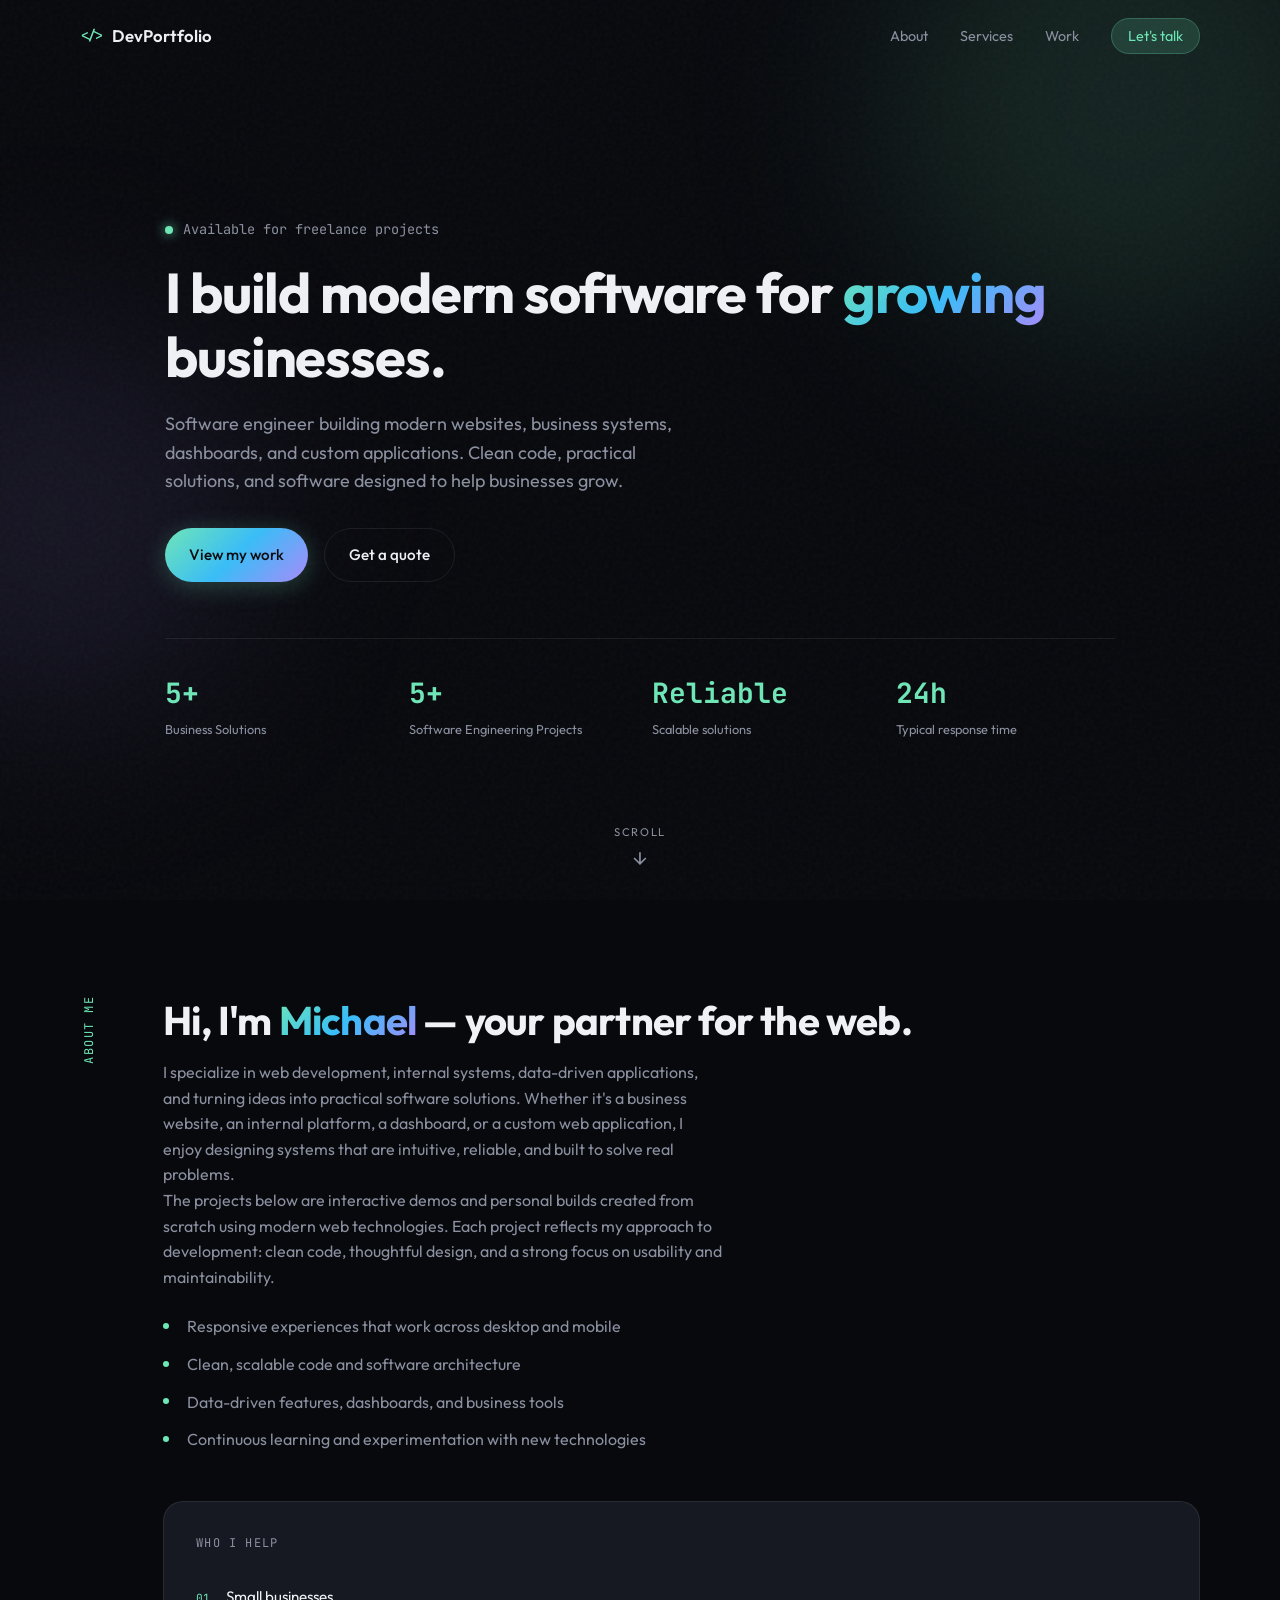
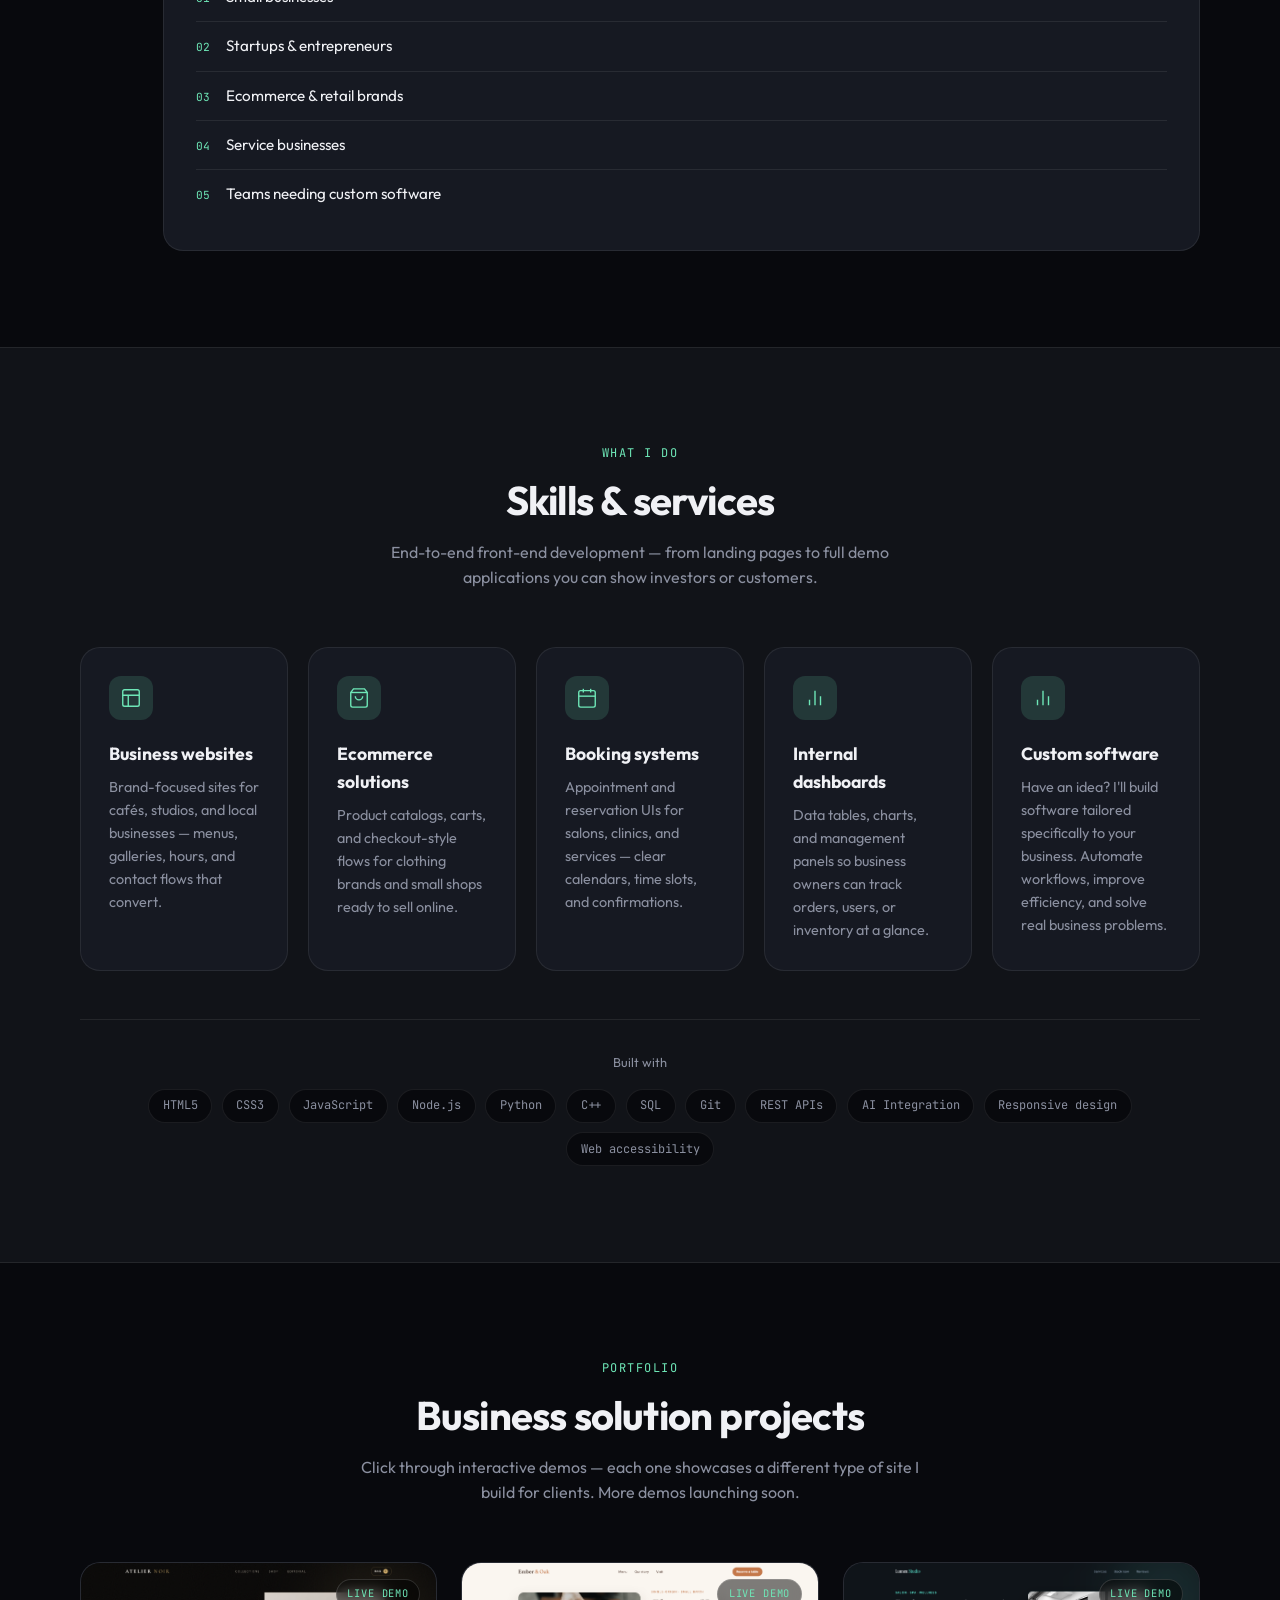
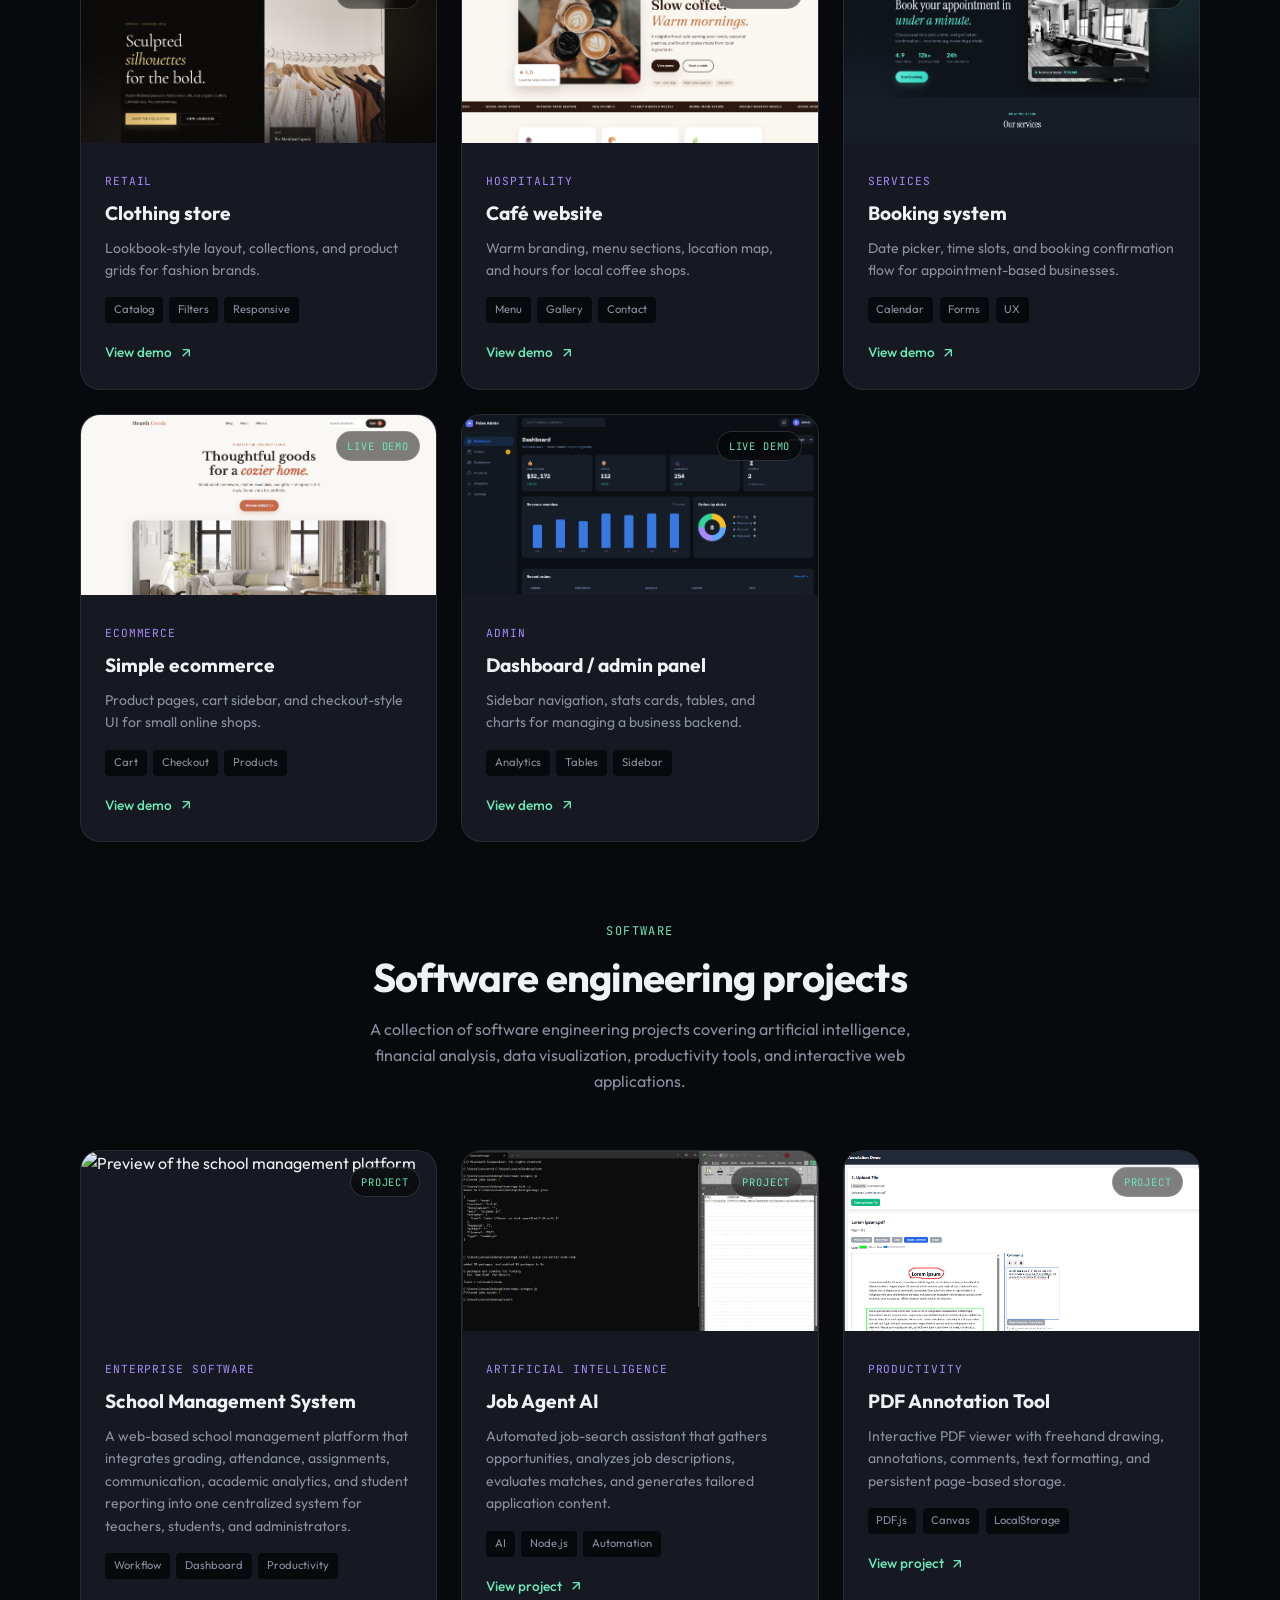
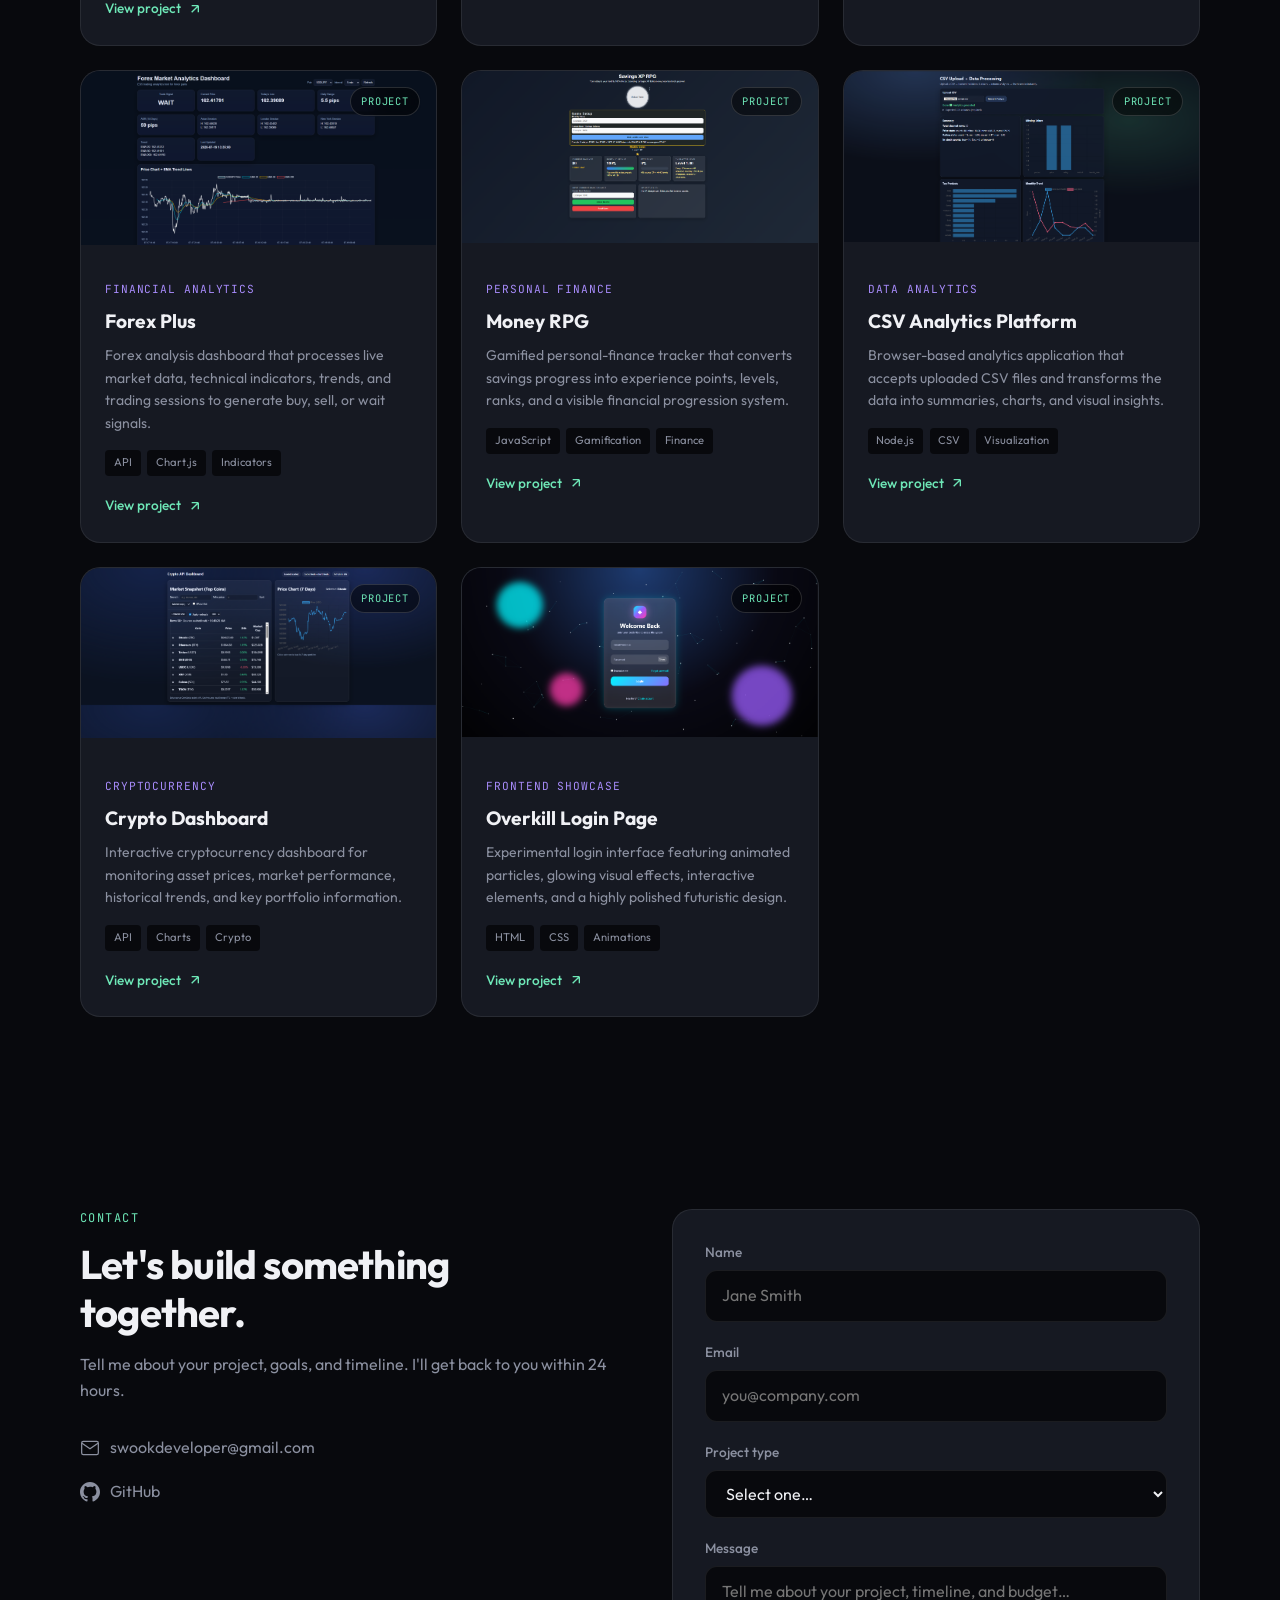
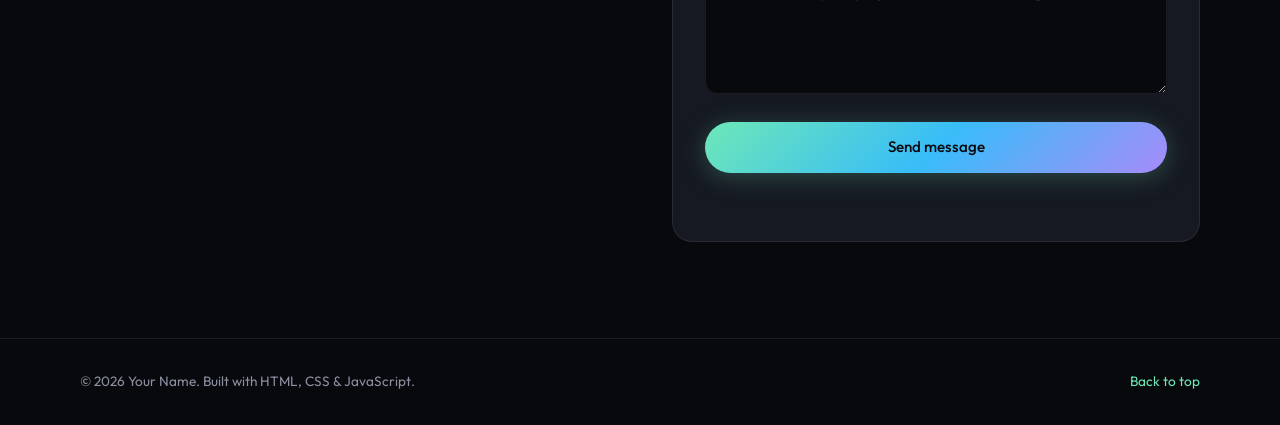
==== commit 7571d04d: "Update index.html" ====
--- a/index.html
+++ b/index.html
@@ -4,7 +4,7 @@
   <meta charset="UTF-8" />
   <meta name="viewport" content="width=device-width, initial-scale=1.0" />
   <meta name="description" content="Freelance web developer — custom websites, ecommerce, booking systems, and admin dashboards for small businesses." />
-  <title>Michael Seung Wook Hong | Software Developer</title>
+  <title>swook | Software Developer</title>
   <link rel="preconnect" href="https://fonts.googleapis.com" />
   <link rel="preconnect" href="https://fonts.gstatic.com" crossorigin />
   <link href="https://fonts.googleapis.com/css2?family=Outfit:wght@300;400;500;600;700&family=JetBrains+Mono:wght@400;500&display=swap" rel="stylesheet" />
@@ -312,11 +312,11 @@
 
   <!-- 0. Workflow platform -->
   <article class="project-card reveal reveal--delay-1">
-    <a href="https://workflow-production-5339.up.railway.app/login" class="project-card__link">
+    <a href="https://github.com/s-w00k/scmgmt" class="project-card__link">
       <div class="project-card__visual">
         <img
-          src="images/work-platform.png"
-          alt="Preview of the Job Agent AI application"
+          src="images/schoolmgmt.png"
+          alt="Preview of the school management platform"
           class="project-card__image"
         />
         <span class="project-card__badge">Project</span>
@@ -324,10 +324,9 @@
 
       <div class="project-card__body">
         <span class="project-card__category">Enterprise Software</span>
-        <h3>Workflow Management System</h3>
+        <h3>School Management System</h3>
         <p>
-          Workflow platform for managing tasks, approvals, and business processes
-          through an intuitive dashboard designed to improve team productivity.
+          A web-based school management platform that integrates grading, attendance, assignments, communication, academic analytics, and student reporting into one centralized system for teachers, students, and administrators.
         </p>
 
         <ul class="project-card__tags">
